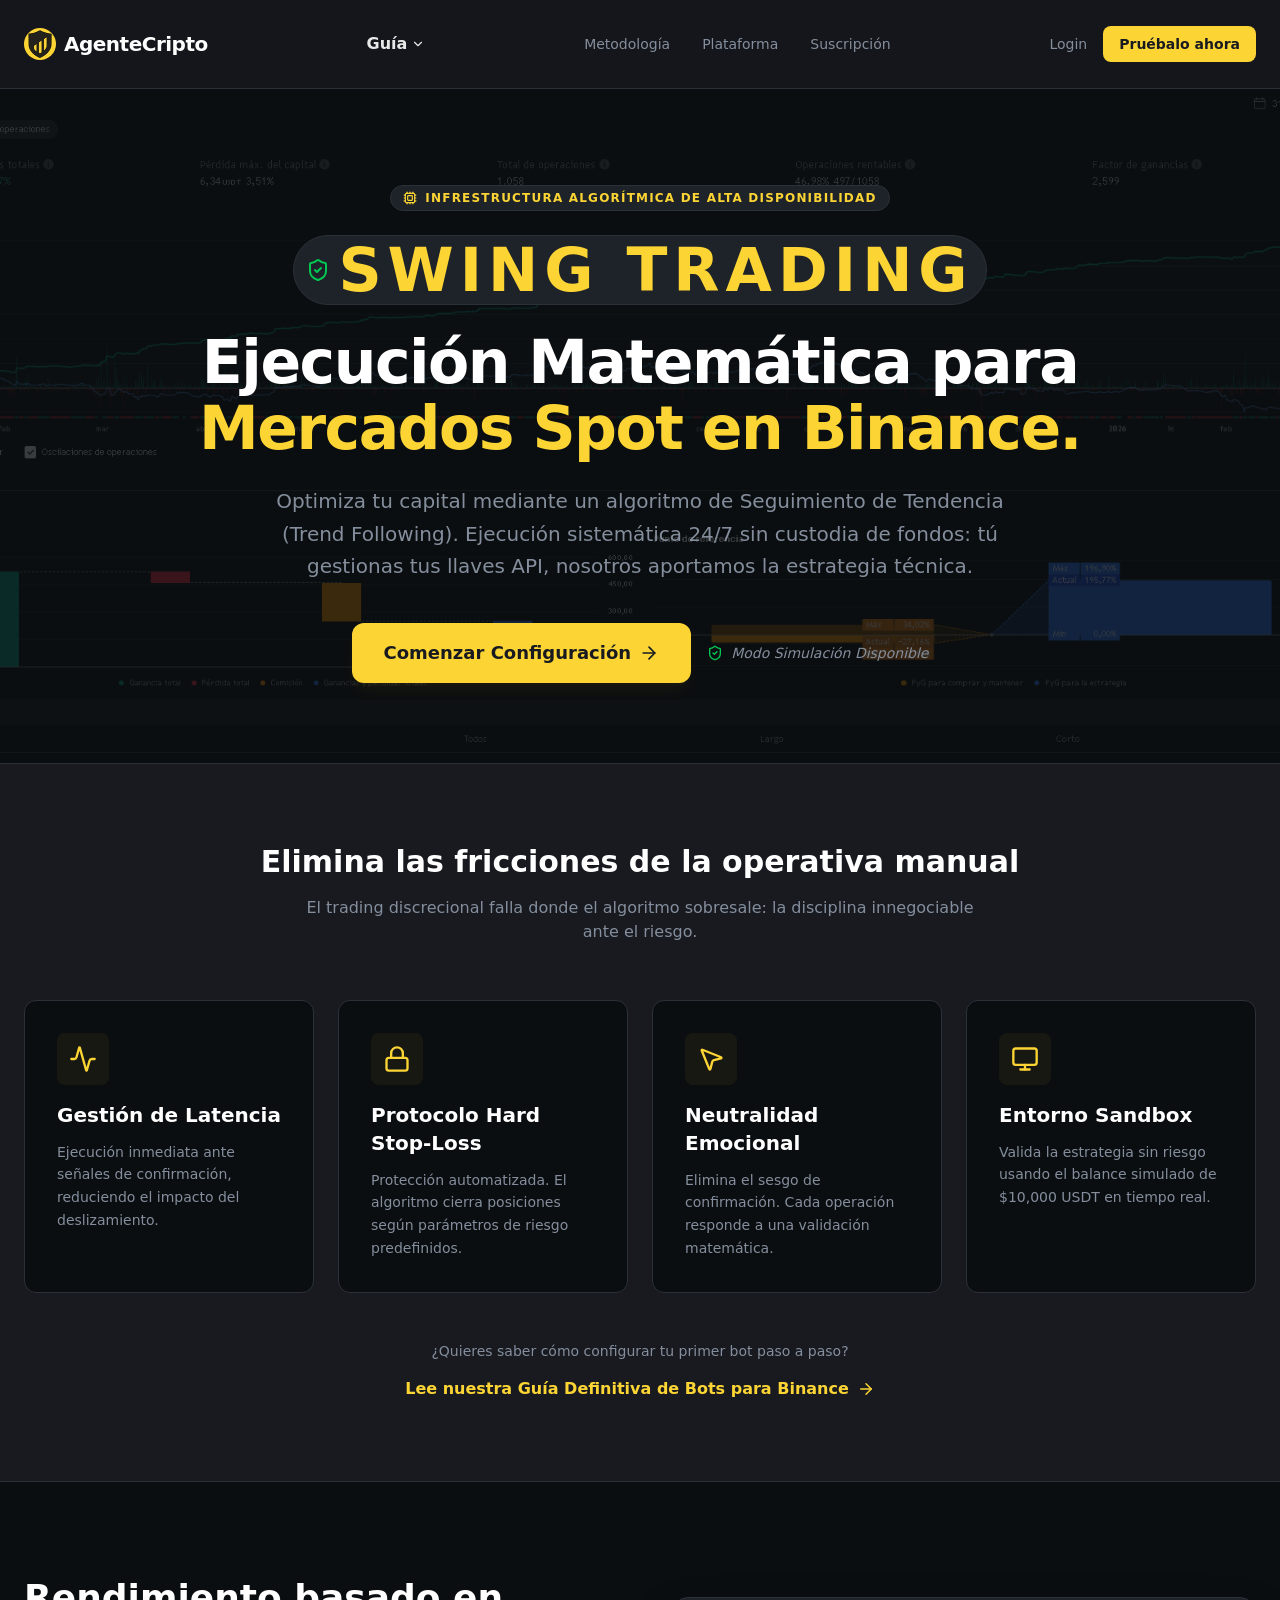
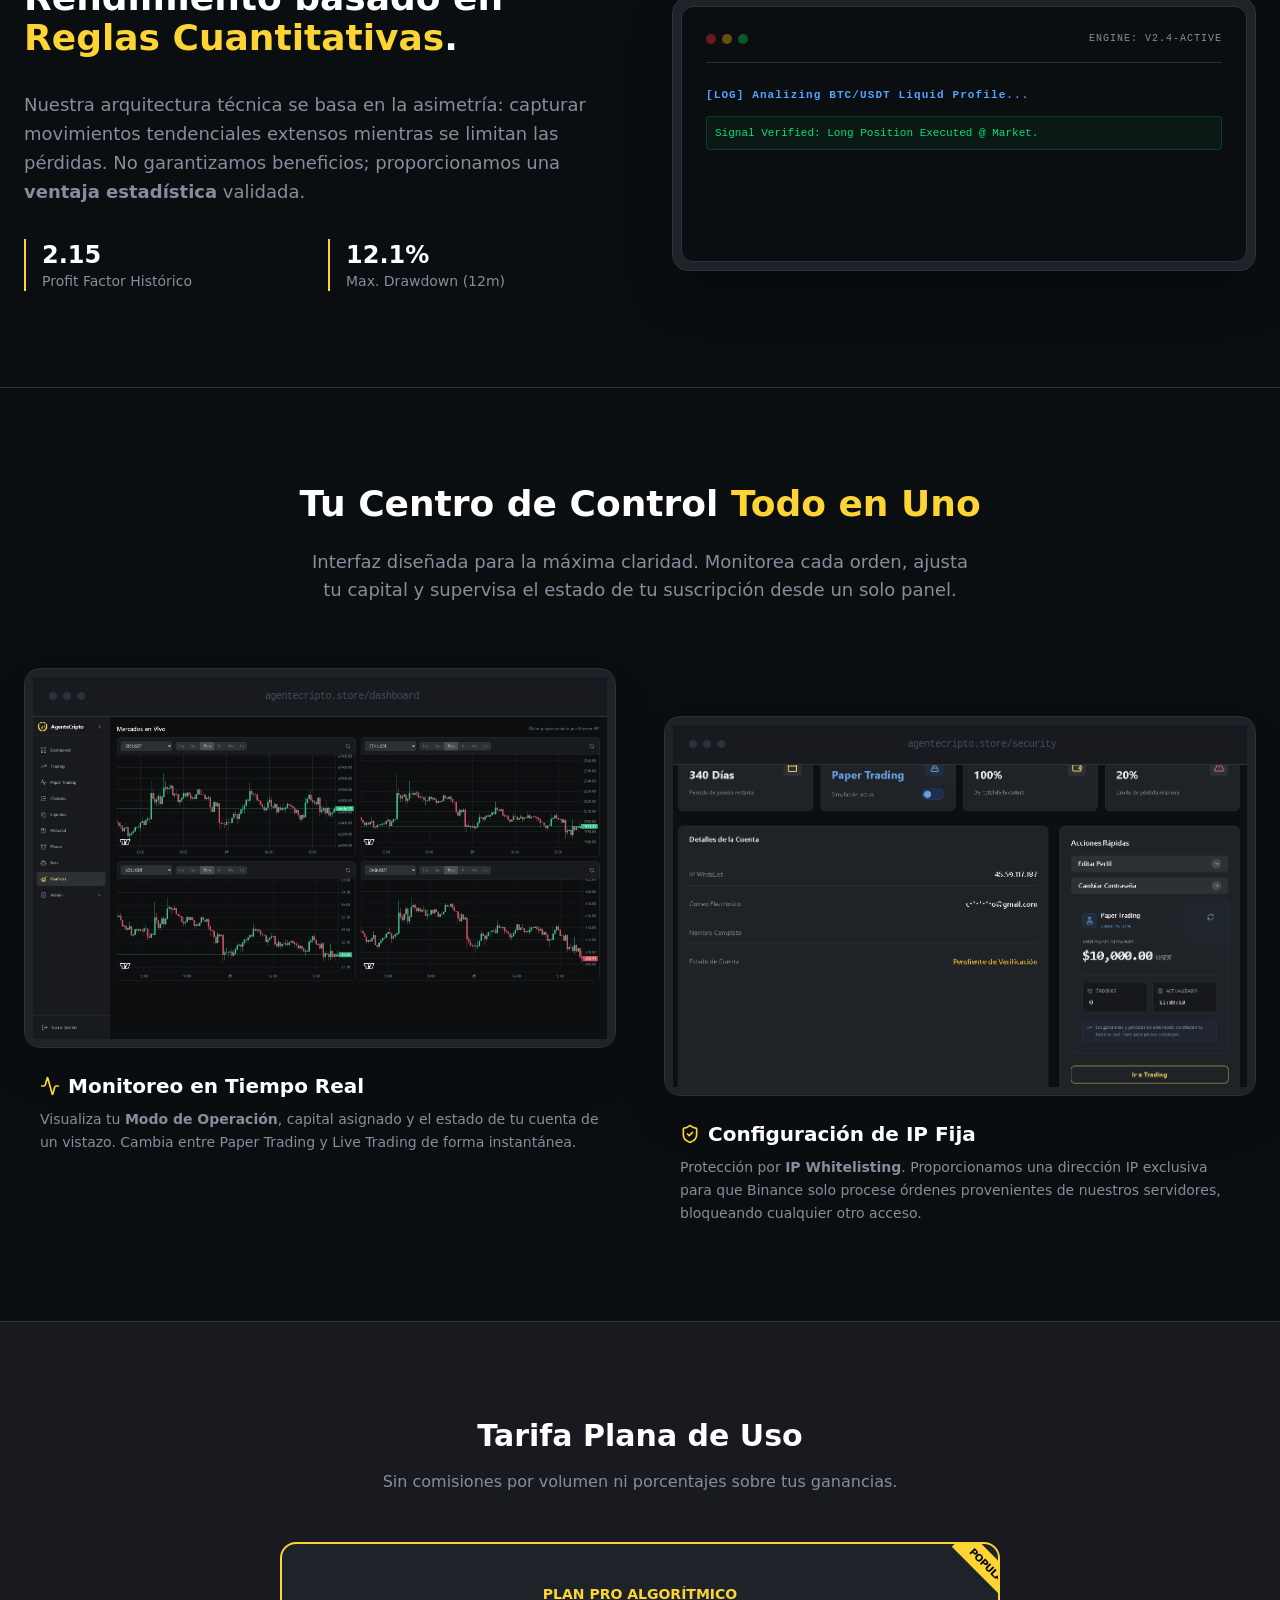
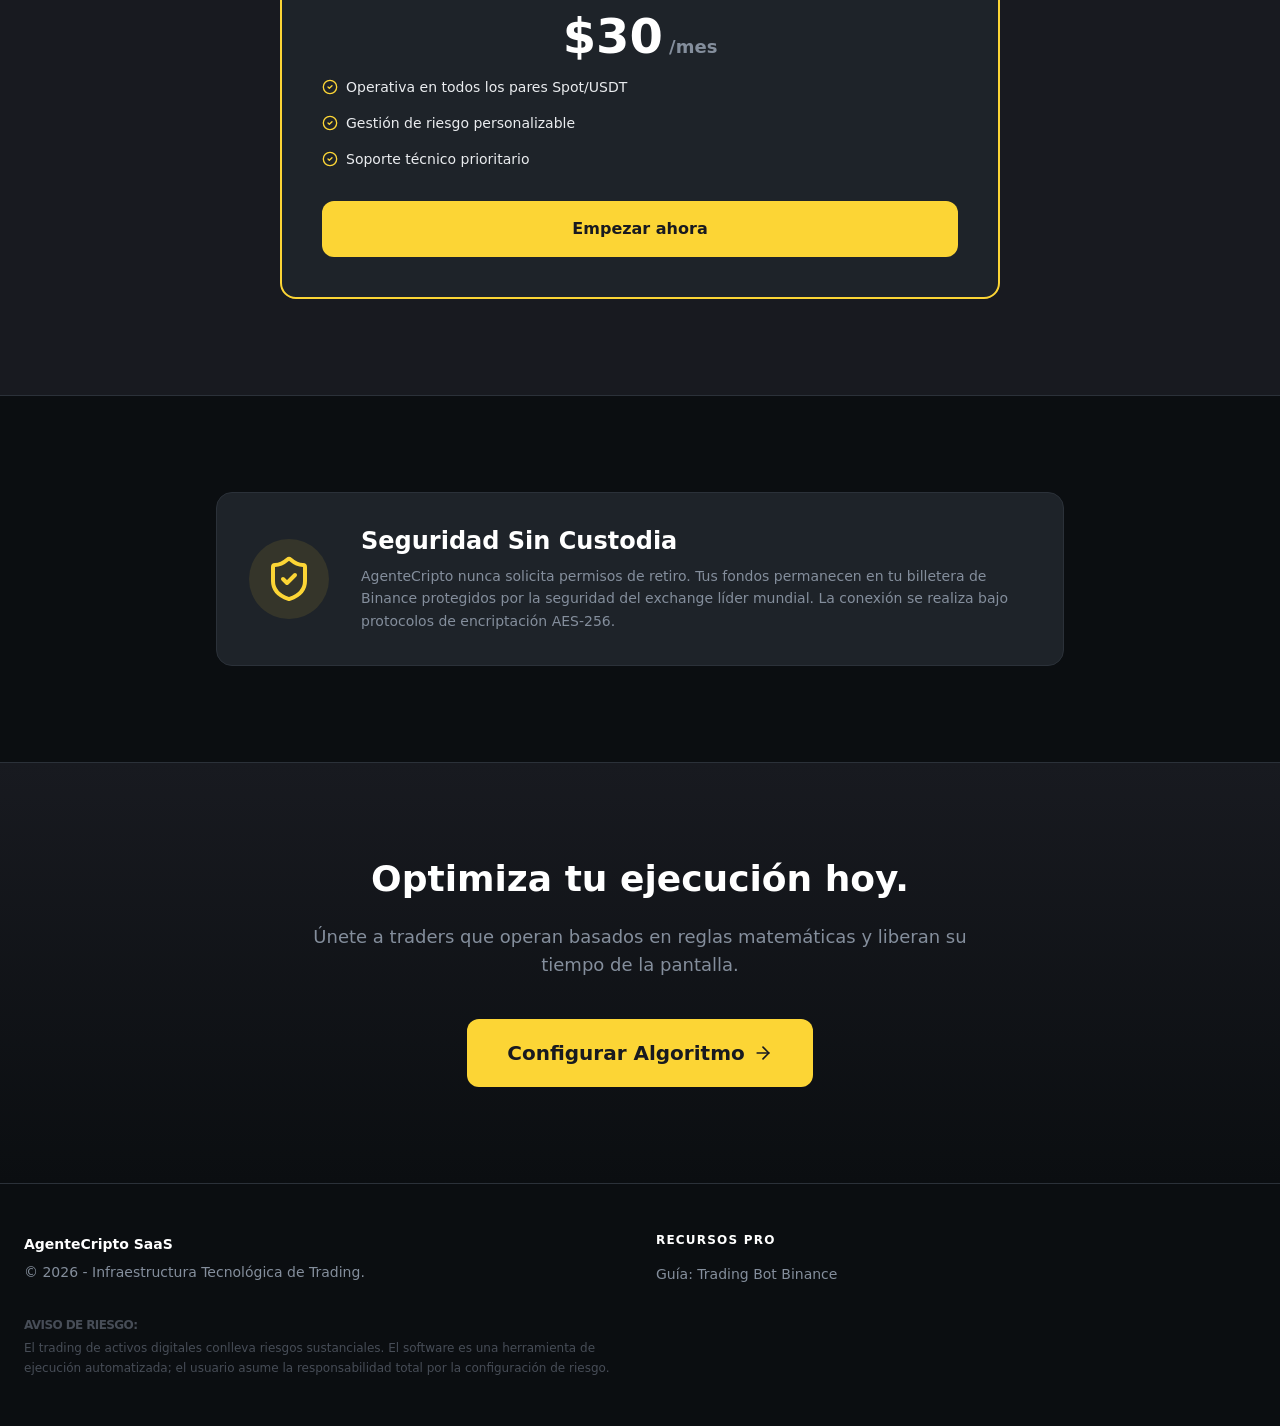
==== index.html @ 53f0bd14 "primer artículo" ====
<!doctype html>
<html lang="en">
  <head>
    <!-- Google tag (gtag.js) -->
<script async src="https://www.googletagmanager.com/gtag/js?id=G-PJK5N40Q51"></script>
<script>
  window.dataLayer = window.dataLayer || [];
  function gtag(){dataLayer.push(arguments);}
  gtag('js', new Date());

  gtag('config', 'G-PJK5N40Q51');
</script>
    <!-- Google Tag Manager -->
<script>(function(w,d,s,l,i){w[l]=w[l]||[];w[l].push({'gtm.start':
new Date().getTime(),event:'gtm.js'});var f=d.getElementsByTagName(s)[0],
j=d.createElement(s),dl=l!='dataLayer'?'&l='+l:'';j.async=true;j.src=
'https://www.googletagmanager.com/gtm.js?id='+i+dl;f.parentNode.insertBefore(j,f);
})(window,document,'script','dataLayer','GTM-5ZQXMDGJ');</script>
<!-- End Google Tag Manager -->
    <meta charset="UTF-8" />
    <meta name="description" content="Automatiza tu trading Spot en Binance con precisión institucional. Motor basado en liquidez real, gestión de riesgo absoluta y sin retirar tus 
    fondos." />
    <meta name="google-site-verification" content="2F_Ds409EiwkvQ7yUgawy-6gsb_J1McM0OxRe_H6ZlY" />
    <link rel="icon" type="image/svg+xml" href="/assets/logoescudo-CZ7S06wX.svg" />
    <meta name="viewport" content="width=device-width, initial-scale=1.0" />
    <title>AgenteCripto - trading bot binance</title>
    <script type="module" crossorigin src="/assets/index-DJV39P63.js"></script>
    <link rel="stylesheet" crossorigin href="/assets/index-8EVvvYTZ.css">
  </head>
  <body>
    <!-- Google Tag Manager (noscript) -->
<noscript><iframe src="https://www.googletagmanager.com/ns.html?id=GTM-5ZQXMDGJ"
height="0" width="0" style="display:none;visibility:hidden"></iframe></noscript>
<!-- End Google Tag Manager (noscript) -->
    <div id="root"></div>
  </body>
</html>
---- assets/index-8EVvvYTZ.css ----
@layer properties{@supports (((-webkit-hyphens:none)) and (not (margin-trim:inline))) or ((-moz-orient:inline) and (not (color:rgb(from red r g b)))){*,:before,:after,::backdrop{--tw-translate-x:0;--tw-translate-y:0;--tw-translate-z:0;--tw-scale-x:1;--tw-scale-y:1;--tw-scale-z:1;--tw-rotate-x:initial;--tw-rotate-y:initial;--tw-rotate-z:initial;--tw-skew-x:initial;--tw-skew-y:initial;--tw-space-y-reverse:0;--tw-divide-y-reverse:0;--tw-border-style:solid;--tw-gradient-position:initial;--tw-gradient-from:#0000;--tw-gradient-via:#0000;--tw-gradient-to:#0000;--tw-gradient-stops:initial;--tw-gradient-via-stops:initial;--tw-gradient-from-position:0%;--tw-gradient-via-position:50%;--tw-gradient-to-position:100%;--tw-leading:initial;--tw-font-weight:initial;--tw-tracking:initial;--tw-shadow:0 0 #0000;--tw-shadow-color:initial;--tw-shadow-alpha:100%;--tw-inset-shadow:0 0 #0000;--tw-inset-shadow-color:initial;--tw-inset-shadow-alpha:100%;--tw-ring-color:initial;--tw-ring-shadow:0 0 #0000;--tw-inset-ring-color:initial;--tw-inset-ring-shadow:0 0 #0000;--tw-ring-inset:initial;--tw-ring-offset-width:0px;--tw-ring-offset-color:#fff;--tw-ring-offset-shadow:0 0 #0000;--tw-blur:initial;--tw-brightness:initial;--tw-contrast:initial;--tw-grayscale:initial;--tw-hue-rotate:initial;--tw-invert:initial;--tw-opacity:initial;--tw-saturate:initial;--tw-sepia:initial;--tw-drop-shadow:initial;--tw-drop-shadow-color:initial;--tw-drop-shadow-alpha:100%;--tw-drop-shadow-size:initial;--tw-backdrop-blur:initial;--tw-backdrop-brightness:initial;--tw-backdrop-contrast:initial;--tw-backdrop-grayscale:initial;--tw-backdrop-hue-rotate:initial;--tw-backdrop-invert:initial;--tw-backdrop-opacity:initial;--tw-backdrop-saturate:initial;--tw-backdrop-sepia:initial;--tw-duration:initial;--tw-ease:initial;--tw-content:""}}}@layer theme{:root,:host{--font-sans:ui-sans-serif,system-ui,sans-serif,"Apple Color Emoji","Segoe UI Emoji","Segoe UI Symbol","Noto Color Emoji";--font-mono:ui-monospace,SFMono-Regular,Menlo,Monaco,Consolas,"Liberation Mono","Courier New",monospace;--color-red-300:oklch(80.8% .114 19.571);--color-red-400:oklch(70.4% .191 22.216);--color-red-500:oklch(63.7% .237 25.331);--color-red-600:oklch(57.7% .245 27.325);--color-orange-400:oklch(75% .183 55.934);--color-orange-500:oklch(70.5% .213 47.604);--color-yellow-400:oklch(85.2% .199 91.936);--color-yellow-500:oklch(79.5% .184 86.047);--color-green-300:oklch(87.1% .15 154.449);--color-green-400:oklch(79.2% .209 151.711);--color-green-500:oklch(72.3% .219 149.579);--color-sky-400:oklch(74.6% .16 232.661);--color-sky-500:oklch(68.5% .169 237.323);--color-blue-300:oklch(80.9% .105 251.813);--color-blue-400:oklch(70.7% .165 254.624);--color-blue-500:oklch(62.3% .214 259.815);--color-blue-900:oklch(37.9% .146 265.522);--color-indigo-400:oklch(67.3% .182 276.935);--color-indigo-500:oklch(58.5% .233 277.117);--color-purple-400:oklch(71.4% .203 305.504);--color-purple-500:oklch(62.7% .265 303.9);--color-gray-300:oklch(87.2% .01 258.338);--color-gray-400:oklch(70.7% .022 261.325);--color-gray-500:oklch(55.1% .027 264.364);--color-gray-600:oklch(44.6% .03 256.802);--color-gray-700:oklch(37.3% .034 259.733);--color-gray-800:oklch(27.8% .033 256.848);--color-black:#000;--color-white:#fff;--spacing:.25rem;--container-xs:20rem;--container-sm:24rem;--container-md:28rem;--container-lg:32rem;--container-2xl:42rem;--container-3xl:48rem;--container-4xl:56rem;--container-5xl:64rem;--container-7xl:80rem;--text-xs:.75rem;--text-xs--line-height:calc(1/.75);--text-sm:.875rem;--text-sm--line-height:calc(1.25/.875);--text-base:1rem;--text-base--line-height: 1.5 ;--text-lg:1.125rem;--text-lg--line-height:calc(1.75/1.125);--text-xl:1.25rem;--text-xl--line-height:calc(1.75/1.25);--text-2xl:1.5rem;--text-2xl--line-height:calc(2/1.5);--text-3xl:1.875rem;--text-3xl--line-height: 1.2 ;--text-4xl:2.25rem;--text-4xl--line-height:calc(2.5/2.25);--text-5xl:3rem;--text-5xl--line-height:1;--text-6xl:3.75rem;--text-6xl--line-height:1;--font-weight-light:300;--font-weight-normal:400;--font-weight-medium:500;--font-weight-semibold:600;--font-weight-bold:700;--font-weight-extrabold:800;--tracking-tighter:-.05em;--tracking-tight:-.025em;--tracking-wide:.025em;--tracking-wider:.05em;--tracking-widest:.1em;--leading-tight:1.25;--leading-relaxed:1.625;--radius-md:.375rem;--radius-lg:.5rem;--radius-xl:.75rem;--radius-2xl:1rem;--radius-3xl:1.5rem;--ease-in-out:cubic-bezier(.4,0,.2,1);--animate-spin:spin 1s linear infinite;--animate-pulse:pulse 2s cubic-bezier(.4,0,.6,1)infinite;--blur-sm:8px;--blur-md:12px;--blur-xl:24px;--blur-2xl:40px;--aspect-video:16/9;--default-transition-duration:.15s;--default-transition-timing-function:cubic-bezier(.4,0,.2,1);--default-font-family:var(--font-sans);--default-mono-font-family:var(--font-mono)}}@layer base{*,:after,:before,::backdrop{box-sizing:border-box;border:0 solid;margin:0;padding:0}::file-selector-button{box-sizing:border-box;border:0 solid;margin:0;padding:0}html,:host{-webkit-text-size-adjust:100%;tab-size:4;line-height:1.5;font-family:var(--default-font-family,ui-sans-serif,system-ui,sans-serif,"Apple Color Emoji","Segoe UI Emoji","Segoe UI Symbol","Noto Color Emoji");font-feature-settings:var(--default-font-feature-settings,normal);font-variation-settings:var(--default-font-variation-settings,normal);-webkit-tap-highlight-color:transparent}hr{height:0;color:inherit;border-top-width:1px}abbr:where([title]){-webkit-text-decoration:underline dotted;text-decoration:underline dotted}h1,h2,h3,h4,h5,h6{font-size:inherit;font-weight:inherit}a{color:inherit;-webkit-text-decoration:inherit;text-decoration:inherit}b,strong{font-weight:bolder}code,kbd,samp,pre{font-family:var(--default-mono-font-family,ui-monospace,SFMono-Regular,Menlo,Monaco,Consolas,"Liberation Mono","Courier New",monospace);font-feature-settings:var(--default-mono-font-feature-settings,normal);font-variation-settings:var(--default-mono-font-variation-settings,normal);font-size:1em}small{font-size:80%}sub,sup{vertical-align:baseline;font-size:75%;line-height:0;position:relative}sub{bottom:-.25em}sup{top:-.5em}table{text-indent:0;border-color:inherit;border-collapse:collapse}:-moz-focusring{outline:auto}progress{vertical-align:baseline}summary{display:list-item}ol,ul,menu{list-style:none}img,svg,video,canvas,audio,iframe,embed,object{vertical-align:middle;display:block}img,video{max-width:100%;height:auto}button,input,select,optgroup,textarea{font:inherit;font-feature-settings:inherit;font-variation-settings:inherit;letter-spacing:inherit;color:inherit;opacity:1;background-color:#0000;border-radius:0}::file-selector-button{font:inherit;font-feature-settings:inherit;font-variation-settings:inherit;letter-spacing:inherit;color:inherit;opacity:1;background-color:#0000;border-radius:0}:where(select:is([multiple],[size])) optgroup{font-weight:bolder}:where(select:is([multiple],[size])) optgroup option{padding-inline-start:20px}::file-selector-button{margin-inline-end:4px}::placeholder{opacity:1}@supports (not ((-webkit-appearance:-apple-pay-button))) or (contain-intrinsic-size:1px){::placeholder{color:currentColor}@supports (color:color-mix(in lab,red,red)){::placeholder{color:color-mix(in oklab,currentcolor 50%,transparent)}}}textarea{resize:vertical}::-webkit-search-decoration{-webkit-appearance:none}::-webkit-date-and-time-value{min-height:1lh;text-align:inherit}::-webkit-datetime-edit{display:inline-flex}::-webkit-datetime-edit-fields-wrapper{padding:0}::-webkit-datetime-edit{padding-block:0}::-webkit-datetime-edit-year-field{padding-block:0}::-webkit-datetime-edit-month-field{padding-block:0}::-webkit-datetime-edit-day-field{padding-block:0}::-webkit-datetime-edit-hour-field{padding-block:0}::-webkit-datetime-edit-minute-field{padding-block:0}::-webkit-datetime-edit-second-field{padding-block:0}::-webkit-datetime-edit-millisecond-field{padding-block:0}::-webkit-datetime-edit-meridiem-field{padding-block:0}::-webkit-calendar-picker-indicator{line-height:1}:-moz-ui-invalid{box-shadow:none}button,input:where([type=button],[type=reset],[type=submit]){appearance:button}::file-selector-button{appearance:button}::-webkit-inner-spin-button{height:auto}::-webkit-outer-spin-button{height:auto}[hidden]:where(:not([hidden=until-found])){display:none!important}}@layer components;@layer utilities{.pointer-events-none{pointer-events:none}.invisible{visibility:hidden}.visible{visibility:visible}.sr-only{clip-path:inset(50%);white-space:nowrap;border-width:0;width:1px;height:1px;margin:-1px;padding:0;position:absolute;overflow:hidden}.absolute{position:absolute}.fixed{position:fixed}.relative{position:relative}.sticky{position:sticky}.inset-0{inset:calc(var(--spacing)*0)}.inset-y-0{inset-block:calc(var(--spacing)*0)}.-top-4{top:calc(var(--spacing)*-4)}.-top-6{top:calc(var(--spacing)*-6)}.top-0{top:calc(var(--spacing)*0)}.top-1{top:calc(var(--spacing)*1)}.top-1\/2{top:50%}.top-2\.5{top:calc(var(--spacing)*2.5)}.top-4{top:calc(var(--spacing)*4)}.top-6{top:calc(var(--spacing)*6)}.top-full{top:100%}.-right-4{right:calc(var(--spacing)*-4)}.-right-6{right:calc(var(--spacing)*-6)}.right-0{right:calc(var(--spacing)*0)}.right-3{right:calc(var(--spacing)*3)}.right-4{right:calc(var(--spacing)*4)}.bottom-full{bottom:100%}.left-0{left:calc(var(--spacing)*0)}.left-1{left:calc(var(--spacing)*1)}.left-1\/2{left:50%}.left-3{left:calc(var(--spacing)*3)}.left-full{left:100%}.z-10{z-index:10}.z-20{z-index:20}.z-50{z-index:50}.z-\[100\]{z-index:100}.col-span-2{grid-column:span 2/span 2}.mx-auto{margin-inline:auto}.my-1{margin-block:calc(var(--spacing)*1)}.my-2{margin-block:calc(var(--spacing)*2)}.my-8{margin-block:calc(var(--spacing)*8)}.my-10{margin-block:calc(var(--spacing)*10)}.my-16{margin-block:calc(var(--spacing)*16)}.mt-0\.5{margin-top:calc(var(--spacing)*.5)}.mt-1{margin-top:calc(var(--spacing)*1)}.mt-2{margin-top:calc(var(--spacing)*2)}.mt-3{margin-top:calc(var(--spacing)*3)}.mt-4{margin-top:calc(var(--spacing)*4)}.mt-6{margin-top:calc(var(--spacing)*6)}.mt-8{margin-top:calc(var(--spacing)*8)}.mt-9{margin-top:calc(var(--spacing)*9)}.mt-10{margin-top:calc(var(--spacing)*10)}.mt-12{margin-top:calc(var(--spacing)*12)}.mt-16{margin-top:calc(var(--spacing)*16)}.mr-4{margin-right:calc(var(--spacing)*4)}.mr-8{margin-right:calc(var(--spacing)*8)}.mb-1{margin-bottom:calc(var(--spacing)*1)}.mb-1\.5{margin-bottom:calc(var(--spacing)*1.5)}.mb-2{margin-bottom:calc(var(--spacing)*2)}.mb-3{margin-bottom:calc(var(--spacing)*3)}.mb-4{margin-bottom:calc(var(--spacing)*4)}.mb-6{margin-bottom:calc(var(--spacing)*6)}.mb-8{margin-bottom:calc(var(--spacing)*8)}.mb-10{margin-bottom:calc(var(--spacing)*10)}.mb-12{margin-bottom:calc(var(--spacing)*12)}.mb-14{margin-bottom:calc(var(--spacing)*14)}.mb-16{margin-bottom:calc(var(--spacing)*16)}.mb-20{margin-bottom:calc(var(--spacing)*20)}.ml-1{margin-left:calc(var(--spacing)*1)}.ml-2{margin-left:calc(var(--spacing)*2)}.ml-4{margin-left:calc(var(--spacing)*4)}.ml-8{margin-left:calc(var(--spacing)*8)}.ml-auto{margin-left:auto}.line-clamp-4{-webkit-line-clamp:4;-webkit-box-orient:vertical;display:-webkit-box;overflow:hidden}.block{display:block}.contents{display:contents}.flex{display:flex}.grid{display:grid}.hidden{display:none}.inline-block{display:inline-block}.inline-flex{display:inline-flex}.aspect-video{aspect-ratio:var(--aspect-video)}.h-0{height:calc(var(--spacing)*0)}.h-1{height:calc(var(--spacing)*1)}.h-1\.5{height:calc(var(--spacing)*1.5)}.h-2{height:calc(var(--spacing)*2)}.h-2\.5{height:calc(var(--spacing)*2.5)}.h-3{height:calc(var(--spacing)*3)}.h-3\/4{height:75%}.h-4{height:calc(var(--spacing)*4)}.h-5{height:calc(var(--spacing)*5)}.h-6{height:calc(var(--spacing)*6)}.h-8{height:calc(var(--spacing)*8)}.h-10{height:calc(var(--spacing)*10)}.h-12{height:calc(var(--spacing)*12)}.h-16{height:calc(var(--spacing)*16)}.h-24{height:calc(var(--spacing)*24)}.h-32{height:calc(var(--spacing)*32)}.h-64{height:calc(var(--spacing)*64)}.h-\[300px\]{height:300px}.h-\[400px\]{height:400px}.h-fit{height:fit-content}.h-full{height:100%}.h-px{height:1px}.h-screen{height:100vh}.max-h-\[90vh\]{max-height:90vh}.max-h-\[150px\]{max-height:150px}.min-h-\[200px\]{min-height:200px}.min-h-\[500px\]{min-height:500px}.min-h-screen{min-height:100vh}.w-1{width:calc(var(--spacing)*1)}.w-1\/2{width:50%}.w-1\/3{width:33.3333%}.w-2{width:calc(var(--spacing)*2)}.w-2\.5{width:calc(var(--spacing)*2.5)}.w-3{width:calc(var(--spacing)*3)}.w-3\/4{width:75%}.w-4{width:calc(var(--spacing)*4)}.w-5{width:calc(var(--spacing)*5)}.w-7{width:calc(var(--spacing)*7)}.w-8{width:calc(var(--spacing)*8)}.w-9{width:calc(var(--spacing)*9)}.w-10{width:calc(var(--spacing)*10)}.w-11{width:calc(var(--spacing)*11)}.w-12{width:calc(var(--spacing)*12)}.w-16{width:calc(var(--spacing)*16)}.w-20{width:calc(var(--spacing)*20)}.w-24{width:calc(var(--spacing)*24)}.w-32{width:calc(var(--spacing)*32)}.w-48{width:calc(var(--spacing)*48)}.w-64{width:calc(var(--spacing)*64)}.w-fit{width:fit-content}.w-full{width:100%}.max-w-2xl{max-width:var(--container-2xl)}.max-w-3xl{max-width:var(--container-3xl)}.max-w-4xl{max-width:var(--container-4xl)}.max-w-5xl{max-width:var(--container-5xl)}.max-w-7xl{max-width:var(--container-7xl)}.max-w-\[450px\]{max-width:450px}.max-w-\[480px\]{max-width:480px}.max-w-lg{max-width:var(--container-lg)}.max-w-md{max-width:var(--container-md)}.max-w-none{max-width:none}.max-w-sm{max-width:var(--container-sm)}.max-w-xs{max-width:var(--container-xs)}.min-w-0{min-width:calc(var(--spacing)*0)}.min-w-\[22px\]{min-width:22px}.min-w-\[32px\]{min-width:32px}.min-w-\[200px\]{min-width:200px}.flex-1{flex:1}.shrink-0{flex-shrink:0}.border-collapse{border-collapse:collapse}.-translate-x-1\/2{--tw-translate-x: -50% ;translate:var(--tw-translate-x)var(--tw-translate-y)}.translate-x-0{--tw-translate-x:calc(var(--spacing)*0);translate:var(--tw-translate-x)var(--tw-translate-y)}.translate-x-1{--tw-translate-x:calc(var(--spacing)*1);translate:var(--tw-translate-x)var(--tw-translate-y)}.translate-x-4{--tw-translate-x:calc(var(--spacing)*4);translate:var(--tw-translate-x)var(--tw-translate-y)}.translate-x-5{--tw-translate-x:calc(var(--spacing)*5);translate:var(--tw-translate-x)var(--tw-translate-y)}.translate-x-6{--tw-translate-x:calc(var(--spacing)*6);translate:var(--tw-translate-x)var(--tw-translate-y)}.translate-x-8{--tw-translate-x:calc(var(--spacing)*8);translate:var(--tw-translate-x)var(--tw-translate-y)}.translate-x-\[-100\%\]{--tw-translate-x:-100%;translate:var(--tw-translate-x)var(--tw-translate-y)}.-translate-y-1\/2{--tw-translate-y: -50% ;translate:var(--tw-translate-x)var(--tw-translate-y)}.translate-y-3{--tw-translate-y:calc(var(--spacing)*3);translate:var(--tw-translate-x)var(--tw-translate-y)}.scale-100{--tw-scale-x:100%;--tw-scale-y:100%;--tw-scale-z:100%;scale:var(--tw-scale-x)var(--tw-scale-y)}.rotate-45{rotate:45deg}.rotate-90{rotate:90deg}.rotate-180{rotate:180deg}.skew-x-12{--tw-skew-x:skewX(12deg);transform:var(--tw-rotate-x,)var(--tw-rotate-y,)var(--tw-rotate-z,)var(--tw-skew-x,)var(--tw-skew-y,)}.transform{transform:var(--tw-rotate-x,)var(--tw-rotate-y,)var(--tw-rotate-z,)var(--tw-skew-x,)var(--tw-skew-y,)}.animate-\[loading_3s_linear\]{animation:3s linear loading}.animate-\[shimmer_2s_infinite\]{animation:2s infinite shimmer}.animate-pulse{animation:var(--animate-pulse)}.animate-spin{animation:var(--animate-spin)}.cursor-help{cursor:help}.cursor-not-allowed{cursor:not-allowed}.cursor-pointer{cursor:pointer}.resize{resize:both}.resize-none{resize:none}.appearance-none{appearance:none}.grid-cols-1{grid-template-columns:repeat(1,minmax(0,1fr))}.grid-cols-2{grid-template-columns:repeat(2,minmax(0,1fr))}.flex-col{flex-direction:column}.flex-wrap{flex-wrap:wrap}.items-baseline{align-items:baseline}.items-center{align-items:center}.items-end{align-items:flex-end}.items-start{align-items:flex-start}.justify-between{justify-content:space-between}.justify-center{justify-content:center}.justify-end{justify-content:flex-end}.gap-1{gap:calc(var(--spacing)*1)}.gap-1\.5{gap:calc(var(--spacing)*1.5)}.gap-2{gap:calc(var(--spacing)*2)}.gap-2\.5{gap:calc(var(--spacing)*2.5)}.gap-3{gap:calc(var(--spacing)*3)}.gap-4{gap:calc(var(--spacing)*4)}.gap-5{gap:calc(var(--spacing)*5)}.gap-6{gap:calc(var(--spacing)*6)}.gap-8{gap:calc(var(--spacing)*8)}.gap-12{gap:calc(var(--spacing)*12)}.gap-16{gap:calc(var(--spacing)*16)}:where(.space-y-1>:not(:last-child)){--tw-space-y-reverse:0;margin-block-start:calc(calc(var(--spacing)*1)*var(--tw-space-y-reverse));margin-block-end:calc(calc(var(--spacing)*1)*calc(1 - var(--tw-space-y-reverse)))}:where(.space-y-2>:not(:last-child)){--tw-space-y-reverse:0;margin-block-start:calc(calc(var(--spacing)*2)*var(--tw-space-y-reverse));margin-block-end:calc(calc(var(--spacing)*2)*calc(1 - var(--tw-space-y-reverse)))}:where(.space-y-3>:not(:last-child)){--tw-space-y-reverse:0;margin-block-start:calc(calc(var(--spacing)*3)*var(--tw-space-y-reverse));margin-block-end:calc(calc(var(--spacing)*3)*calc(1 - var(--tw-space-y-reverse)))}:where(.space-y-4>:not(:last-child)){--tw-space-y-reverse:0;margin-block-start:calc(calc(var(--spacing)*4)*var(--tw-space-y-reverse));margin-block-end:calc(calc(var(--spacing)*4)*calc(1 - var(--tw-space-y-reverse)))}:where(.space-y-5>:not(:last-child)){--tw-space-y-reverse:0;margin-block-start:calc(calc(var(--spacing)*5)*var(--tw-space-y-reverse));margin-block-end:calc(calc(var(--spacing)*5)*calc(1 - var(--tw-space-y-reverse)))}:where(.space-y-6>:not(:last-child)){--tw-space-y-reverse:0;margin-block-start:calc(calc(var(--spacing)*6)*var(--tw-space-y-reverse));margin-block-end:calc(calc(var(--spacing)*6)*calc(1 - var(--tw-space-y-reverse)))}:where(.space-y-8>:not(:last-child)){--tw-space-y-reverse:0;margin-block-start:calc(calc(var(--spacing)*8)*var(--tw-space-y-reverse));margin-block-end:calc(calc(var(--spacing)*8)*calc(1 - var(--tw-space-y-reverse)))}:where(.divide-y>:not(:last-child)){--tw-divide-y-reverse:0;border-bottom-style:var(--tw-border-style);border-top-style:var(--tw-border-style);border-top-width:calc(1px*var(--tw-divide-y-reverse));border-bottom-width:calc(1px*calc(1 - var(--tw-divide-y-reverse)))}:where(.divide-\[\#2b3139\]>:not(:last-child)){border-color:#2b3139}.self-end{align-self:flex-end}.truncate{text-overflow:ellipsis;white-space:nowrap;overflow:hidden}.overflow-hidden{overflow:hidden}.overflow-x-auto{overflow-x:auto}.overflow-y-auto{overflow-y:auto}.rounded{border-radius:.25rem}.rounded-2xl{border-radius:var(--radius-2xl)}.rounded-3xl{border-radius:var(--radius-3xl)}.rounded-full{border-radius:3.40282e38px}.rounded-lg{border-radius:var(--radius-lg)}.rounded-md{border-radius:var(--radius-md)}.rounded-xl{border-radius:var(--radius-xl)}.rounded-r-2xl{border-top-right-radius:var(--radius-2xl);border-bottom-right-radius:var(--radius-2xl)}.rounded-b-xl{border-bottom-right-radius:var(--radius-xl);border-bottom-left-radius:var(--radius-xl)}.border{border-style:var(--tw-border-style);border-width:1px}.border-2{border-style:var(--tw-border-style);border-width:2px}.border-y{border-block-style:var(--tw-border-style);border-block-width:1px}.border-t{border-top-style:var(--tw-border-style);border-top-width:1px}.border-r{border-right-style:var(--tw-border-style);border-right-width:1px}.border-b{border-bottom-style:var(--tw-border-style);border-bottom-width:1px}.border-l-2{border-left-style:var(--tw-border-style);border-left-width:2px}.border-l-4{border-left-style:var(--tw-border-style);border-left-width:4px}.border-dashed{--tw-border-style:dashed;border-style:dashed}.border-none{--tw-border-style:none;border-style:none}.border-\[\#2b3139\]{border-color:#2b3139}.border-\[\#2b3139\]\/50{border-color:#2b313980}.border-\[\#474d57\]{border-color:#474d57}.border-\[\#FCD535\]{border-color:#fcd535}.border-\[\#FCD535\]\/20{border-color:#fcd53533}.border-\[\#FCD535\]\/30{border-color:#fcd5354d}.border-\[\#FCD535\]\/40{border-color:#fcd53566}.border-\[\#FCD535\]\/50{border-color:#fcd53580}.border-blue-400\/20{border-color:#54a2ff33}@supports (color:color-mix(in lab,red,red)){.border-blue-400\/20{border-color:color-mix(in oklab,var(--color-blue-400)20%,transparent)}}.border-blue-500\/10{border-color:#3080ff1a}@supports (color:color-mix(in lab,red,red)){.border-blue-500\/10{border-color:color-mix(in oklab,var(--color-blue-500)10%,transparent)}}.border-blue-500\/20{border-color:#3080ff33}@supports (color:color-mix(in lab,red,red)){.border-blue-500\/20{border-color:color-mix(in oklab,var(--color-blue-500)20%,transparent)}}.border-blue-500\/30{border-color:#3080ff4d}@supports (color:color-mix(in lab,red,red)){.border-blue-500\/30{border-color:color-mix(in oklab,var(--color-blue-500)30%,transparent)}}.border-blue-500\/50{border-color:#3080ff80}@supports (color:color-mix(in lab,red,red)){.border-blue-500\/50{border-color:color-mix(in oklab,var(--color-blue-500)50%,transparent)}}.border-current{border-color:currentColor}.border-gray-400\/20{border-color:#99a1af33}@supports (color:color-mix(in lab,red,red)){.border-gray-400\/20{border-color:color-mix(in oklab,var(--color-gray-400)20%,transparent)}}.border-gray-500\/20{border-color:#6a728233}@supports (color:color-mix(in lab,red,red)){.border-gray-500\/20{border-color:color-mix(in oklab,var(--color-gray-500)20%,transparent)}}.border-gray-500\/50{border-color:#6a728280}@supports (color:color-mix(in lab,red,red)){.border-gray-500\/50{border-color:color-mix(in oklab,var(--color-gray-500)50%,transparent)}}.border-gray-600{border-color:var(--color-gray-600)}.border-gray-800{border-color:var(--color-gray-800)}.border-green-400\/20{border-color:#05df7233}@supports (color:color-mix(in lab,red,red)){.border-green-400\/20{border-color:color-mix(in oklab,var(--color-green-400)20%,transparent)}}.border-green-500\/20{border-color:#00c75833}@supports (color:color-mix(in lab,red,red)){.border-green-500\/20{border-color:color-mix(in oklab,var(--color-green-500)20%,transparent)}}.border-green-500\/30{border-color:#00c7584d}@supports (color:color-mix(in lab,red,red)){.border-green-500\/30{border-color:color-mix(in oklab,var(--color-green-500)30%,transparent)}}.border-green-500\/50{border-color:#00c75880}@supports (color:color-mix(in lab,red,red)){.border-green-500\/50{border-color:color-mix(in oklab,var(--color-green-500)50%,transparent)}}.border-indigo-500\/20{border-color:#625fff33}@supports (color:color-mix(in lab,red,red)){.border-indigo-500\/20{border-color:color-mix(in oklab,var(--color-indigo-500)20%,transparent)}}.border-orange-500\/50{border-color:#fe6e0080}@supports (color:color-mix(in lab,red,red)){.border-orange-500\/50{border-color:color-mix(in oklab,var(--color-orange-500)50%,transparent)}}.border-purple-500\/50{border-color:#ac4bff80}@supports (color:color-mix(in lab,red,red)){.border-purple-500\/50{border-color:color-mix(in oklab,var(--color-purple-500)50%,transparent)}}.border-red-400\/20{border-color:#ff656833}@supports (color:color-mix(in lab,red,red)){.border-red-400\/20{border-color:color-mix(in oklab,var(--color-red-400)20%,transparent)}}.border-red-500{border-color:var(--color-red-500)}.border-red-500\/20{border-color:#fb2c3633}@supports (color:color-mix(in lab,red,red)){.border-red-500\/20{border-color:color-mix(in oklab,var(--color-red-500)20%,transparent)}}.border-red-500\/30{border-color:#fb2c364d}@supports (color:color-mix(in lab,red,red)){.border-red-500\/30{border-color:color-mix(in oklab,var(--color-red-500)30%,transparent)}}.border-red-500\/50{border-color:#fb2c3680}@supports (color:color-mix(in lab,red,red)){.border-red-500\/50{border-color:color-mix(in oklab,var(--color-red-500)50%,transparent)}}.border-red-600\/50{border-color:#e4001480}@supports (color:color-mix(in lab,red,red)){.border-red-600\/50{border-color:color-mix(in oklab,var(--color-red-600)50%,transparent)}}.border-sky-500\/20{border-color:#00a5ef33}@supports (color:color-mix(in lab,red,red)){.border-sky-500\/20{border-color:color-mix(in oklab,var(--color-sky-500)20%,transparent)}}.border-transparent{border-color:#0000}.border-yellow-500\/20{border-color:#edb20033}@supports (color:color-mix(in lab,red,red)){.border-yellow-500\/20{border-color:color-mix(in oklab,var(--color-yellow-500)20%,transparent)}}.border-yellow-500\/50{border-color:#edb20080}@supports (color:color-mix(in lab,red,red)){.border-yellow-500\/50{border-color:color-mix(in oklab,var(--color-yellow-500)50%,transparent)}}.border-t-transparent{border-top-color:#0000}.bg-\[\#0b0e11\]{background-color:#0b0e11}.bg-\[\#0b0e11\]\/20{background-color:#0b0e1133}.bg-\[\#0b0e11\]\/30{background-color:#0b0e114d}.bg-\[\#0b0e11\]\/50{background-color:#0b0e1180}.bg-\[\#0b0e11\]\/80{background-color:#0b0e11cc}.bg-\[\#1e2329\]{background-color:#1e2329}.bg-\[\#2b3139\]{background-color:#2b3139}.bg-\[\#2b3139\]\/30{background-color:#2b31394d}.bg-\[\#2b3139\]\/50{background-color:#2b313980}.bg-\[\#161a1e\]{background-color:#161a1e}.bg-\[\#181a20\]{background-color:#181a20}.bg-\[\#181a20\]\/80{background-color:#181a20cc}.bg-\[\#252a30\]{background-color:#252a30}.bg-\[\#474d57\]{background-color:#474d57}.bg-\[\#848e9c\]{background-color:#848e9c}.bg-\[\#FCD535\]{background-color:#fcd535}.bg-\[\#FCD535\]\/5{background-color:#fcd5350d}.bg-\[\#FCD535\]\/10{background-color:#fcd5351a}.bg-\[\#FCD535\]\/30{background-color:#fcd5354d}.bg-black{background-color:var(--color-black)}.bg-black\/60{background-color:#0009}@supports (color:color-mix(in lab,red,red)){.bg-black\/60{background-color:color-mix(in oklab,var(--color-black)60%,transparent)}}.bg-blue-400{background-color:var(--color-blue-400)}.bg-blue-400\/10{background-color:#54a2ff1a}@supports (color:color-mix(in lab,red,red)){.bg-blue-400\/10{background-color:color-mix(in oklab,var(--color-blue-400)10%,transparent)}}.bg-blue-500{background-color:var(--color-blue-500)}.bg-blue-500\/5{background-color:#3080ff0d}@supports (color:color-mix(in lab,red,red)){.bg-blue-500\/5{background-color:color-mix(in oklab,var(--color-blue-500)5%,transparent)}}.bg-blue-500\/10{background-color:#3080ff1a}@supports (color:color-mix(in lab,red,red)){.bg-blue-500\/10{background-color:color-mix(in oklab,var(--color-blue-500)10%,transparent)}}.bg-blue-900\/10{background-color:#1c398e1a}@supports (color:color-mix(in lab,red,red)){.bg-blue-900\/10{background-color:color-mix(in oklab,var(--color-blue-900)10%,transparent)}}.bg-blue-900\/50{background-color:#1c398e80}@supports (color:color-mix(in lab,red,red)){.bg-blue-900\/50{background-color:color-mix(in oklab,var(--color-blue-900)50%,transparent)}}.bg-gray-400\/10{background-color:#99a1af1a}@supports (color:color-mix(in lab,red,red)){.bg-gray-400\/10{background-color:color-mix(in oklab,var(--color-gray-400)10%,transparent)}}.bg-gray-500\/10{background-color:#6a72821a}@supports (color:color-mix(in lab,red,red)){.bg-gray-500\/10{background-color:color-mix(in oklab,var(--color-gray-500)10%,transparent)}}.bg-gray-600{background-color:var(--color-gray-600)}.bg-gray-700{background-color:var(--color-gray-700)}.bg-gray-700\/50{background-color:#36415380}@supports (color:color-mix(in lab,red,red)){.bg-gray-700\/50{background-color:color-mix(in oklab,var(--color-gray-700)50%,transparent)}}.bg-green-400\/5{background-color:#05df720d}@supports (color:color-mix(in lab,red,red)){.bg-green-400\/5{background-color:color-mix(in oklab,var(--color-green-400)5%,transparent)}}.bg-green-400\/10{background-color:#05df721a}@supports (color:color-mix(in lab,red,red)){.bg-green-400\/10{background-color:color-mix(in oklab,var(--color-green-400)10%,transparent)}}.bg-green-500{background-color:var(--color-green-500)}.bg-green-500\/5{background-color:#00c7580d}@supports (color:color-mix(in lab,red,red)){.bg-green-500\/5{background-color:color-mix(in oklab,var(--color-green-500)5%,transparent)}}.bg-green-500\/10{background-color:#00c7581a}@supports (color:color-mix(in lab,red,red)){.bg-green-500\/10{background-color:color-mix(in oklab,var(--color-green-500)10%,transparent)}}.bg-green-500\/20{background-color:#00c75833}@supports (color:color-mix(in lab,red,red)){.bg-green-500\/20{background-color:color-mix(in oklab,var(--color-green-500)20%,transparent)}}.bg-green-500\/40{background-color:#00c75866}@supports (color:color-mix(in lab,red,red)){.bg-green-500\/40{background-color:color-mix(in oklab,var(--color-green-500)40%,transparent)}}.bg-indigo-500\/10{background-color:#625fff1a}@supports (color:color-mix(in lab,red,red)){.bg-indigo-500\/10{background-color:color-mix(in oklab,var(--color-indigo-500)10%,transparent)}}.bg-orange-500\/10{background-color:#fe6e001a}@supports (color:color-mix(in lab,red,red)){.bg-orange-500\/10{background-color:color-mix(in oklab,var(--color-orange-500)10%,transparent)}}.bg-purple-500\/10{background-color:#ac4bff1a}@supports (color:color-mix(in lab,red,red)){.bg-purple-500\/10{background-color:color-mix(in oklab,var(--color-purple-500)10%,transparent)}}.bg-red-400\/10{background-color:#ff65681a}@supports (color:color-mix(in lab,red,red)){.bg-red-400\/10{background-color:color-mix(in oklab,var(--color-red-400)10%,transparent)}}.bg-red-500{background-color:var(--color-red-500)}.bg-red-500\/5{background-color:#fb2c360d}@supports (color:color-mix(in lab,red,red)){.bg-red-500\/5{background-color:color-mix(in oklab,var(--color-red-500)5%,transparent)}}.bg-red-500\/10{background-color:#fb2c361a}@supports (color:color-mix(in lab,red,red)){.bg-red-500\/10{background-color:color-mix(in oklab,var(--color-red-500)10%,transparent)}}.bg-red-500\/20{background-color:#fb2c3633}@supports (color:color-mix(in lab,red,red)){.bg-red-500\/20{background-color:color-mix(in oklab,var(--color-red-500)20%,transparent)}}.bg-red-500\/40{background-color:#fb2c3666}@supports (color:color-mix(in lab,red,red)){.bg-red-500\/40{background-color:color-mix(in oklab,var(--color-red-500)40%,transparent)}}.bg-red-600\/10{background-color:#e400141a}@supports (color:color-mix(in lab,red,red)){.bg-red-600\/10{background-color:color-mix(in oklab,var(--color-red-600)10%,transparent)}}.bg-sky-500\/10{background-color:#00a5ef1a}@supports (color:color-mix(in lab,red,red)){.bg-sky-500\/10{background-color:color-mix(in oklab,var(--color-sky-500)10%,transparent)}}.bg-white{background-color:var(--color-white)}.bg-yellow-500\/5{background-color:#edb2000d}@supports (color:color-mix(in lab,red,red)){.bg-yellow-500\/5{background-color:color-mix(in oklab,var(--color-yellow-500)5%,transparent)}}.bg-yellow-500\/10{background-color:#edb2001a}@supports (color:color-mix(in lab,red,red)){.bg-yellow-500\/10{background-color:color-mix(in oklab,var(--color-yellow-500)10%,transparent)}}.bg-yellow-500\/40{background-color:#edb20066}@supports (color:color-mix(in lab,red,red)){.bg-yellow-500\/40{background-color:color-mix(in oklab,var(--color-yellow-500)40%,transparent)}}.bg-gradient-to-b{--tw-gradient-position:to bottom in oklab;background-image:linear-gradient(var(--tw-gradient-stops))}.bg-gradient-to-r{--tw-gradient-position:to right in oklab;background-image:linear-gradient(var(--tw-gradient-stops))}.bg-\[radial-gradient\(ellipse_at_top\,_var\(--tw-gradient-stops\)\)\]{background-image:radial-gradient(ellipse at top,var(--tw-gradient-stops))}.from-\[\#181a20\]{--tw-gradient-from:#181a20;--tw-gradient-stops:var(--tw-gradient-via-stops,var(--tw-gradient-position),var(--tw-gradient-from)var(--tw-gradient-from-position),var(--tw-gradient-to)var(--tw-gradient-to-position))}.from-\[\#FCD535\]\/10{--tw-gradient-from:oklab(88.1367% -.0124003 .167368/.1);--tw-gradient-stops:var(--tw-gradient-via-stops,var(--tw-gradient-position),var(--tw-gradient-from)var(--tw-gradient-from-position),var(--tw-gradient-to)var(--tw-gradient-to-position))}.from-transparent{--tw-gradient-from:transparent;--tw-gradient-stops:var(--tw-gradient-via-stops,var(--tw-gradient-position),var(--tw-gradient-from)var(--tw-gradient-from-position),var(--tw-gradient-to)var(--tw-gradient-to-position))}.via-\[\#0b0e11\]\/60{--tw-gradient-via:oklab(16.1829% -.0029636 -.00745556/.6);--tw-gradient-via-stops:var(--tw-gradient-position),var(--tw-gradient-from)var(--tw-gradient-from-position),var(--tw-gradient-via)var(--tw-gradient-via-position),var(--tw-gradient-to)var(--tw-gradient-to-position);--tw-gradient-stops:var(--tw-gradient-via-stops)}.via-white\/5{--tw-gradient-via:#ffffff0d}@supports (color:color-mix(in lab,red,red)){.via-white\/5{--tw-gradient-via:color-mix(in oklab,var(--color-white)5%,transparent)}}.via-white\/5{--tw-gradient-via-stops:var(--tw-gradient-position),var(--tw-gradient-from)var(--tw-gradient-from-position),var(--tw-gradient-via)var(--tw-gradient-via-position),var(--tw-gradient-to)var(--tw-gradient-to-position);--tw-gradient-stops:var(--tw-gradient-via-stops)}.to-\[\#0b0e11\]{--tw-gradient-to:#0b0e11;--tw-gradient-stops:var(--tw-gradient-via-stops,var(--tw-gradient-position),var(--tw-gradient-from)var(--tw-gradient-from-position),var(--tw-gradient-to)var(--tw-gradient-to-position))}.to-transparent{--tw-gradient-to:transparent;--tw-gradient-stops:var(--tw-gradient-via-stops,var(--tw-gradient-position),var(--tw-gradient-from)var(--tw-gradient-from-position),var(--tw-gradient-to)var(--tw-gradient-to-position))}.bg-cover{background-size:cover}.bg-center{background-position:50%}.bg-no-repeat{background-repeat:no-repeat}.object-contain{object-fit:contain}.object-cover{object-fit:cover}.p-1{padding:calc(var(--spacing)*1)}.p-1\.5{padding:calc(var(--spacing)*1.5)}.p-2{padding:calc(var(--spacing)*2)}.p-2\.5{padding:calc(var(--spacing)*2.5)}.p-3{padding:calc(var(--spacing)*3)}.p-4{padding:calc(var(--spacing)*4)}.p-5{padding:calc(var(--spacing)*5)}.p-6{padding:calc(var(--spacing)*6)}.p-8{padding:calc(var(--spacing)*8)}.p-10{padding:calc(var(--spacing)*10)}.p-12{padding:calc(var(--spacing)*12)}.px-1{padding-inline:calc(var(--spacing)*1)}.px-1\.5{padding-inline:calc(var(--spacing)*1.5)}.px-2{padding-inline:calc(var(--spacing)*2)}.px-2\.5{padding-inline:calc(var(--spacing)*2.5)}.px-3{padding-inline:calc(var(--spacing)*3)}.px-4{padding-inline:calc(var(--spacing)*4)}.px-6{padding-inline:calc(var(--spacing)*6)}.px-8{padding-inline:calc(var(--spacing)*8)}.px-10{padding-inline:calc(var(--spacing)*10)}.py-0\.5{padding-block:calc(var(--spacing)*.5)}.py-1{padding-block:calc(var(--spacing)*1)}.py-1\.5{padding-block:calc(var(--spacing)*1.5)}.py-2{padding-block:calc(var(--spacing)*2)}.py-2\.5{padding-block:calc(var(--spacing)*2.5)}.py-3{padding-block:calc(var(--spacing)*3)}.py-4{padding-block:calc(var(--spacing)*4)}.py-5{padding-block:calc(var(--spacing)*5)}.py-6{padding-block:calc(var(--spacing)*6)}.py-8{padding-block:calc(var(--spacing)*8)}.py-10{padding-block:calc(var(--spacing)*10)}.py-12{padding-block:calc(var(--spacing)*12)}.py-16{padding-block:calc(var(--spacing)*16)}.py-20{padding-block:calc(var(--spacing)*20)}.py-24{padding-block:calc(var(--spacing)*24)}.pt-0{padding-top:calc(var(--spacing)*0)}.pt-2{padding-top:calc(var(--spacing)*2)}.pt-3{padding-top:calc(var(--spacing)*3)}.pt-4{padding-top:calc(var(--spacing)*4)}.pt-6{padding-top:calc(var(--spacing)*6)}.pt-24{padding-top:calc(var(--spacing)*24)}.pr-1{padding-right:calc(var(--spacing)*1)}.pr-2{padding-right:calc(var(--spacing)*2)}.pr-3{padding-right:calc(var(--spacing)*3)}.pr-4{padding-right:calc(var(--spacing)*4)}.pr-10{padding-right:calc(var(--spacing)*10)}.pb-0{padding-bottom:calc(var(--spacing)*0)}.pb-2{padding-bottom:calc(var(--spacing)*2)}.pb-3{padding-bottom:calc(var(--spacing)*3)}.pb-4{padding-bottom:calc(var(--spacing)*4)}.pb-6{padding-bottom:calc(var(--spacing)*6)}.pb-20{padding-bottom:calc(var(--spacing)*20)}.pb-\[56\.25\%\]{padding-bottom:56.25%}.pl-1{padding-left:calc(var(--spacing)*1)}.pl-3{padding-left:calc(var(--spacing)*3)}.pl-4{padding-left:calc(var(--spacing)*4)}.pl-8{padding-left:calc(var(--spacing)*8)}.pl-9{padding-left:calc(var(--spacing)*9)}.pl-10{padding-left:calc(var(--spacing)*10)}.text-center{text-align:center}.text-left{text-align:left}.text-right{text-align:right}.font-mono{font-family:var(--font-mono)}.font-sans{font-family:var(--font-sans)}.text-2xl{font-size:var(--text-2xl);line-height:var(--tw-leading,var(--text-2xl--line-height))}.text-3xl{font-size:var(--text-3xl);line-height:var(--tw-leading,var(--text-3xl--line-height))}.text-4xl{font-size:var(--text-4xl);line-height:var(--tw-leading,var(--text-4xl--line-height))}.text-5xl{font-size:var(--text-5xl);line-height:var(--tw-leading,var(--text-5xl--line-height))}.text-base{font-size:var(--text-base);line-height:var(--tw-leading,var(--text-base--line-height))}.text-lg{font-size:var(--text-lg);line-height:var(--tw-leading,var(--text-lg--line-height))}.text-sm{font-size:var(--text-sm);line-height:var(--tw-leading,var(--text-sm--line-height))}.text-xl{font-size:var(--text-xl);line-height:var(--tw-leading,var(--text-xl--line-height))}.text-xs{font-size:var(--text-xs);line-height:var(--tw-leading,var(--text-xs--line-height))}.text-\[9px\]{font-size:9px}.text-\[10px\]{font-size:10px}.text-\[11px\]{font-size:11px}.leading-\[1\.1\]{--tw-leading:1.1;line-height:1.1}.leading-none{--tw-leading:1;line-height:1}.leading-relaxed{--tw-leading:var(--leading-relaxed);line-height:var(--leading-relaxed)}.leading-tight{--tw-leading:var(--leading-tight);line-height:var(--leading-tight)}.font-bold{--tw-font-weight:var(--font-weight-bold);font-weight:var(--font-weight-bold)}.font-extrabold{--tw-font-weight:var(--font-weight-extrabold);font-weight:var(--font-weight-extrabold)}.font-light{--tw-font-weight:var(--font-weight-light);font-weight:var(--font-weight-light)}.font-medium{--tw-font-weight:var(--font-weight-medium);font-weight:var(--font-weight-medium)}.font-normal{--tw-font-weight:var(--font-weight-normal);font-weight:var(--font-weight-normal)}.font-semibold{--tw-font-weight:var(--font-weight-semibold);font-weight:var(--font-weight-semibold)}.tracking-tight{--tw-tracking:var(--tracking-tight);letter-spacing:var(--tracking-tight)}.tracking-tighter{--tw-tracking:var(--tracking-tighter);letter-spacing:var(--tracking-tighter)}.tracking-wide{--tw-tracking:var(--tracking-wide);letter-spacing:var(--tracking-wide)}.tracking-wider{--tw-tracking:var(--tracking-wider);letter-spacing:var(--tracking-wider)}.tracking-widest{--tw-tracking:var(--tracking-widest);letter-spacing:var(--tracking-widest)}.break-all{word-break:break-all}.whitespace-nowrap{white-space:nowrap}.whitespace-pre-wrap{white-space:pre-wrap}.text-\[\#0b0e11\]{color:#0b0e11}.text-\[\#5e6673\]{color:#5e6673}.text-\[\#181a20\]{color:#181a20}.text-\[\#474d57\]{color:#474d57}.text-\[\#848e9c\]{color:#848e9c}.text-\[\#FCD535\]{color:#fcd535}.text-\[\#eaecef\]{color:#eaecef}.text-black{color:var(--color-black)}.text-blue-300\/60{color:#90c5ff99}@supports (color:color-mix(in lab,red,red)){.text-blue-300\/60{color:color-mix(in oklab,var(--color-blue-300)60%,transparent)}}.text-blue-400{color:var(--color-blue-400)}.text-blue-400\/80{color:#54a2ffcc}@supports (color:color-mix(in lab,red,red)){.text-blue-400\/80{color:color-mix(in oklab,var(--color-blue-400)80%,transparent)}}.text-gray-300{color:var(--color-gray-300)}.text-gray-400{color:var(--color-gray-400)}.text-gray-500{color:var(--color-gray-500)}.text-green-300\/80{color:#7bf1a8cc}@supports (color:color-mix(in lab,red,red)){.text-green-300\/80{color:color-mix(in oklab,var(--color-green-300)80%,transparent)}}.text-green-400{color:var(--color-green-400)}.text-green-500{color:var(--color-green-500)}.text-indigo-400{color:var(--color-indigo-400)}.text-orange-400{color:var(--color-orange-400)}.text-purple-400{color:var(--color-purple-400)}.text-red-300\/80{color:#ffa3a3cc}@supports (color:color-mix(in lab,red,red)){.text-red-300\/80{color:color-mix(in oklab,var(--color-red-300)80%,transparent)}}.text-red-400{color:var(--color-red-400)}.text-red-500{color:var(--color-red-500)}.text-sky-400{color:var(--color-sky-400)}.text-white{color:var(--color-white)}.text-white\/90{color:#ffffffe6}@supports (color:color-mix(in lab,red,red)){.text-white\/90{color:color-mix(in oklab,var(--color-white)90%,transparent)}}.text-yellow-400{color:var(--color-yellow-400)}.text-yellow-500{color:var(--color-yellow-500)}.text-yellow-500\/80{color:#edb200cc}@supports (color:color-mix(in lab,red,red)){.text-yellow-500\/80{color:color-mix(in oklab,var(--color-yellow-500)80%,transparent)}}.normal-case{text-transform:none}.uppercase{text-transform:uppercase}.italic{font-style:italic}.placeholder-\[\#5e6673\]::placeholder{color:#5e6673}.placeholder-\[\#474d57\]::placeholder{color:#474d57}.placeholder-gray-500::placeholder{color:var(--color-gray-500)}.placeholder-gray-600::placeholder{color:var(--color-gray-600)}.accent-\[\#FCD535\]{accent-color:#fcd535}.accent-red-500{accent-color:var(--color-red-500)}.\[color-scheme\:dark\]{color-scheme:dark}.opacity-0{opacity:0}.opacity-5{opacity:.05}.opacity-10{opacity:.1}.opacity-20{opacity:.2}.opacity-40{opacity:.4}.opacity-50{opacity:.5}.opacity-70{opacity:.7}.opacity-80{opacity:.8}.opacity-100{opacity:1}.shadow{--tw-shadow:0 1px 3px 0 var(--tw-shadow-color,#0000001a),0 1px 2px -1px var(--tw-shadow-color,#0000001a);box-shadow:var(--tw-inset-shadow),var(--tw-inset-ring-shadow),var(--tw-ring-offset-shadow),var(--tw-ring-shadow),var(--tw-shadow)}.shadow-2xl{--tw-shadow:0 25px 50px -12px var(--tw-shadow-color,#00000040);box-shadow:var(--tw-inset-shadow),var(--tw-inset-ring-shadow),var(--tw-ring-offset-shadow),var(--tw-ring-shadow),var(--tw-shadow)}.shadow-\[0_0_10px_rgba\(252\,213\,53\,0\.05\)\]{--tw-shadow:0 0 10px var(--tw-shadow-color,#fcd5350d);box-shadow:var(--tw-inset-shadow),var(--tw-inset-ring-shadow),var(--tw-ring-offset-shadow),var(--tw-ring-shadow),var(--tw-shadow)}.shadow-\[0_0_15px_-5px_\#FCD535\]{--tw-shadow:0 0 15px -5px var(--tw-shadow-color,#fcd535);box-shadow:var(--tw-inset-shadow),var(--tw-inset-ring-shadow),var(--tw-ring-offset-shadow),var(--tw-ring-shadow),var(--tw-shadow)}.shadow-\[0_0_15px_-5px_rgba\(252\,213\,53\,0\.3\)\]{--tw-shadow:0 0 15px -5px var(--tw-shadow-color,#fcd5354d);box-shadow:var(--tw-inset-shadow),var(--tw-inset-ring-shadow),var(--tw-ring-offset-shadow),var(--tw-ring-shadow),var(--tw-shadow)}.shadow-\[0_0_15px_-5px_rgba\(252\,213\,53\,0\.15\)\]{--tw-shadow:0 0 15px -5px var(--tw-shadow-color,#fcd53526);box-shadow:var(--tw-inset-shadow),var(--tw-inset-ring-shadow),var(--tw-ring-offset-shadow),var(--tw-ring-shadow),var(--tw-shadow)}.shadow-\[0_0_15px_-10px_rgba\(59\,130\,246\,0\.3\)\]{--tw-shadow:0 0 15px -10px var(--tw-shadow-color,#3b82f64d);box-shadow:var(--tw-inset-shadow),var(--tw-inset-ring-shadow),var(--tw-ring-offset-shadow),var(--tw-ring-shadow),var(--tw-shadow)}.shadow-lg{--tw-shadow:0 10px 15px -3px var(--tw-shadow-color,#0000001a),0 4px 6px -4px var(--tw-shadow-color,#0000001a);box-shadow:var(--tw-inset-shadow),var(--tw-inset-ring-shadow),var(--tw-ring-offset-shadow),var(--tw-ring-shadow),var(--tw-shadow)}.shadow-md{--tw-shadow:0 4px 6px -1px var(--tw-shadow-color,#0000001a),0 2px 4px -2px var(--tw-shadow-color,#0000001a);box-shadow:var(--tw-inset-shadow),var(--tw-inset-ring-shadow),var(--tw-ring-offset-shadow),var(--tw-ring-shadow),var(--tw-shadow)}.shadow-sm{--tw-shadow:0 1px 3px 0 var(--tw-shadow-color,#0000001a),0 1px 2px -1px var(--tw-shadow-color,#0000001a);box-shadow:var(--tw-inset-shadow),var(--tw-inset-ring-shadow),var(--tw-ring-offset-shadow),var(--tw-ring-shadow),var(--tw-shadow)}.shadow-xl{--tw-shadow:0 20px 25px -5px var(--tw-shadow-color,#0000001a),0 8px 10px -6px var(--tw-shadow-color,#0000001a);box-shadow:var(--tw-inset-shadow),var(--tw-inset-ring-shadow),var(--tw-ring-offset-shadow),var(--tw-ring-shadow),var(--tw-shadow)}.ring-0{--tw-ring-shadow:var(--tw-ring-inset,)0 0 0 calc(0px + var(--tw-ring-offset-width))var(--tw-ring-color,currentcolor);box-shadow:var(--tw-inset-shadow),var(--tw-inset-ring-shadow),var(--tw-ring-offset-shadow),var(--tw-ring-shadow),var(--tw-shadow)}.shadow-\[\#FCD535\]\/5{--tw-shadow-color:#fcd5350d}@supports (color:color-mix(in lab,red,red)){.shadow-\[\#FCD535\]\/5{--tw-shadow-color:color-mix(in oklab,oklab(88.1367% -.0124003 .167368/.05) var(--tw-shadow-alpha),transparent)}}.shadow-\[\#FCD535\]\/10{--tw-shadow-color:#fcd5351a}@supports (color:color-mix(in lab,red,red)){.shadow-\[\#FCD535\]\/10{--tw-shadow-color:color-mix(in oklab,oklab(88.1367% -.0124003 .167368/.1) var(--tw-shadow-alpha),transparent)}}.shadow-black\/50{--tw-shadow-color:#00000080}@supports (color:color-mix(in lab,red,red)){.shadow-black\/50{--tw-shadow-color:color-mix(in oklab,color-mix(in oklab,var(--color-black)50%,transparent)var(--tw-shadow-alpha),transparent)}}.shadow-yellow-500\/10{--tw-shadow-color:#edb2001a}@supports (color:color-mix(in lab,red,red)){.shadow-yellow-500\/10{--tw-shadow-color:color-mix(in oklab,color-mix(in oklab,var(--color-yellow-500)10%,transparent)var(--tw-shadow-alpha),transparent)}}.blur-2xl{--tw-blur:blur(var(--blur-2xl));filter:var(--tw-blur,)var(--tw-brightness,)var(--tw-contrast,)var(--tw-grayscale,)var(--tw-hue-rotate,)var(--tw-invert,)var(--tw-saturate,)var(--tw-sepia,)var(--tw-drop-shadow,)}.blur-\[100px\]{--tw-blur:blur(100px);filter:var(--tw-blur,)var(--tw-brightness,)var(--tw-contrast,)var(--tw-grayscale,)var(--tw-hue-rotate,)var(--tw-invert,)var(--tw-saturate,)var(--tw-sepia,)var(--tw-drop-shadow,)}.blur-xl{--tw-blur:blur(var(--blur-xl));filter:var(--tw-blur,)var(--tw-brightness,)var(--tw-contrast,)var(--tw-grayscale,)var(--tw-hue-rotate,)var(--tw-invert,)var(--tw-saturate,)var(--tw-sepia,)var(--tw-drop-shadow,)}.grayscale{--tw-grayscale:grayscale(100%);filter:var(--tw-blur,)var(--tw-brightness,)var(--tw-contrast,)var(--tw-grayscale,)var(--tw-hue-rotate,)var(--tw-invert,)var(--tw-saturate,)var(--tw-sepia,)var(--tw-drop-shadow,)}.grayscale-\[30\%\]{--tw-grayscale:grayscale(30%);filter:var(--tw-blur,)var(--tw-brightness,)var(--tw-contrast,)var(--tw-grayscale,)var(--tw-hue-rotate,)var(--tw-invert,)var(--tw-saturate,)var(--tw-sepia,)var(--tw-drop-shadow,)}.backdrop-blur-md{--tw-backdrop-blur:blur(var(--blur-md));-webkit-backdrop-filter:var(--tw-backdrop-blur,)var(--tw-backdrop-brightness,)var(--tw-backdrop-contrast,)var(--tw-backdrop-grayscale,)var(--tw-backdrop-hue-rotate,)var(--tw-backdrop-invert,)var(--tw-backdrop-opacity,)var(--tw-backdrop-saturate,)var(--tw-backdrop-sepia,);backdrop-filter:var(--tw-backdrop-blur,)var(--tw-backdrop-brightness,)var(--tw-backdrop-contrast,)var(--tw-backdrop-grayscale,)var(--tw-backdrop-hue-rotate,)var(--tw-backdrop-invert,)var(--tw-backdrop-opacity,)var(--tw-backdrop-saturate,)var(--tw-backdrop-sepia,)}.backdrop-blur-sm{--tw-backdrop-blur:blur(var(--blur-sm));-webkit-backdrop-filter:var(--tw-backdrop-blur,)var(--tw-backdrop-brightness,)var(--tw-backdrop-contrast,)var(--tw-backdrop-grayscale,)var(--tw-backdrop-hue-rotate,)var(--tw-backdrop-invert,)var(--tw-backdrop-opacity,)var(--tw-backdrop-saturate,)var(--tw-backdrop-sepia,);backdrop-filter:var(--tw-backdrop-blur,)var(--tw-backdrop-brightness,)var(--tw-backdrop-contrast,)var(--tw-backdrop-grayscale,)var(--tw-backdrop-hue-rotate,)var(--tw-backdrop-invert,)var(--tw-backdrop-opacity,)var(--tw-backdrop-saturate,)var(--tw-backdrop-sepia,)}.transition{transition-property:color,background-color,border-color,outline-color,text-decoration-color,fill,stroke,--tw-gradient-from,--tw-gradient-via,--tw-gradient-to,opacity,box-shadow,transform,translate,scale,rotate,filter,-webkit-backdrop-filter,backdrop-filter,display,content-visibility,overlay,pointer-events;transition-timing-function:var(--tw-ease,var(--default-transition-timing-function));transition-duration:var(--tw-duration,var(--default-transition-duration))}.transition-all{transition-property:all;transition-timing-function:var(--tw-ease,var(--default-transition-timing-function));transition-duration:var(--tw-duration,var(--default-transition-duration))}.transition-colors{transition-property:color,background-color,border-color,outline-color,text-decoration-color,fill,stroke,--tw-gradient-from,--tw-gradient-via,--tw-gradient-to;transition-timing-function:var(--tw-ease,var(--default-transition-timing-function));transition-duration:var(--tw-duration,var(--default-transition-duration))}.transition-opacity{transition-property:opacity;transition-timing-function:var(--tw-ease,var(--default-transition-timing-function));transition-duration:var(--tw-duration,var(--default-transition-duration))}.transition-transform{transition-property:transform,translate,scale,rotate;transition-timing-function:var(--tw-ease,var(--default-transition-timing-function));transition-duration:var(--tw-duration,var(--default-transition-duration))}.duration-200{--tw-duration:.2s;transition-duration:.2s}.duration-300{--tw-duration:.3s;transition-duration:.3s}.duration-500{--tw-duration:.5s;transition-duration:.5s}.duration-1000{--tw-duration:1s;transition-duration:1s}.ease-in-out{--tw-ease:var(--ease-in-out);transition-timing-function:var(--ease-in-out)}.outline-none{--tw-outline-style:none;outline-style:none}.select-none{-webkit-user-select:none;user-select:none}.group-focus-within\:text-\[\#FCD535\]:is(:where(.group):focus-within *){color:#fcd535}@media(hover:hover){.group-hover\:block:is(:where(.group):hover *){display:block}.group-hover\:flex:is(:where(.group):hover *){display:flex}.group-hover\:translate-x-1:is(:where(.group):hover *){--tw-translate-x:calc(var(--spacing)*1);translate:var(--tw-translate-x)var(--tw-translate-y)}.group-hover\:scale-110:is(:where(.group):hover *){--tw-scale-x:110%;--tw-scale-y:110%;--tw-scale-z:110%;scale:var(--tw-scale-x)var(--tw-scale-y)}.group-hover\:rotate-180:is(:where(.group):hover *){rotate:180deg}.group-hover\:border-\[\#FCD535\]\/40:is(:where(.group):hover *){border-color:#fcd53566}.group-hover\:text-\[\#FCD535\]:is(:where(.group):hover *){color:#fcd535}.group-hover\:text-\[\#eaecef\]:is(:where(.group):hover *){color:#eaecef}.group-hover\:opacity-100:is(:where(.group):hover *){opacity:1}.group-hover\:grayscale-0:is(:where(.group):hover *){--tw-grayscale:grayscale(0%);filter:var(--tw-blur,)var(--tw-brightness,)var(--tw-contrast,)var(--tw-grayscale,)var(--tw-hue-rotate,)var(--tw-invert,)var(--tw-saturate,)var(--tw-sepia,)var(--tw-drop-shadow,)}}.peer-checked\:bg-\[\#FCD535\]:is(:where(.peer):checked~*){background-color:#fcd535}.peer-checked\:bg-blue-500:is(:where(.peer):checked~*){background-color:var(--color-blue-500)}.peer-focus\:ring-2:is(:where(.peer):focus~*){--tw-ring-shadow:var(--tw-ring-inset,)0 0 0 calc(2px + var(--tw-ring-offset-width))var(--tw-ring-color,currentcolor);box-shadow:var(--tw-inset-shadow),var(--tw-inset-ring-shadow),var(--tw-ring-offset-shadow),var(--tw-ring-shadow),var(--tw-shadow)}.peer-focus\:ring-\[\#FCD535\]\/50:is(:where(.peer):focus~*){--tw-ring-color:oklab(88.1367% -.0124003 .167368/.5)}.peer-focus\:outline-none:is(:where(.peer):focus~*){--tw-outline-style:none;outline-style:none}.selection\:bg-\[\#FCD535\] ::selection{background-color:#fcd535}.selection\:bg-\[\#FCD535\]::selection{background-color:#fcd535}.selection\:text-black ::selection{color:var(--color-black)}.selection\:text-black::selection{color:var(--color-black)}.placeholder\:text-\[\#474d57\]::placeholder{color:#474d57}.placeholder\:normal-case::placeholder{text-transform:none}.after\:absolute:after{content:var(--tw-content);position:absolute}.after\:top-\[2px\]:after{content:var(--tw-content);top:2px}.after\:left-\[2px\]:after{content:var(--tw-content);left:2px}.after\:h-5:after{content:var(--tw-content);height:calc(var(--spacing)*5)}.after\:w-5:after{content:var(--tw-content);width:calc(var(--spacing)*5)}.after\:rounded-full:after{content:var(--tw-content);border-radius:3.40282e38px}.after\:border:after{content:var(--tw-content);border-style:var(--tw-border-style);border-width:1px}.after\:border-gray-300:after{content:var(--tw-content);border-color:var(--color-gray-300)}.after\:bg-\[\#848e9c\]:after{content:var(--tw-content);background-color:#848e9c}.after\:bg-white:after{content:var(--tw-content);background-color:var(--color-white)}.after\:transition-all:after{content:var(--tw-content);transition-property:all;transition-timing-function:var(--tw-ease,var(--default-transition-timing-function));transition-duration:var(--tw-duration,var(--default-transition-duration))}.after\:content-\[\'\'\]:after{--tw-content:"";content:var(--tw-content)}.peer-checked\:after\:translate-x-full:is(:where(.peer):checked~*):after{content:var(--tw-content);--tw-translate-x:100%;translate:var(--tw-translate-x)var(--tw-translate-y)}.peer-checked\:after\:border-black:is(:where(.peer):checked~*):after{content:var(--tw-content);border-color:var(--color-black)}.peer-checked\:after\:border-white:is(:where(.peer):checked~*):after{content:var(--tw-content);border-color:var(--color-white)}.peer-checked\:after\:bg-black:is(:where(.peer):checked~*):after{content:var(--tw-content);background-color:var(--color-black)}.first\:rounded-t-xl:first-child{border-top-left-radius:var(--radius-xl);border-top-right-radius:var(--radius-xl)}.last\:rounded-b-xl:last-child{border-bottom-right-radius:var(--radius-xl);border-bottom-left-radius:var(--radius-xl)}.last\:border-0:last-child{border-style:var(--tw-border-style);border-width:0}@media(hover:hover){.hover\:translate-y-\[-2px\]:hover{--tw-translate-y:-2px;translate:var(--tw-translate-x)var(--tw-translate-y)}.hover\:scale-105:hover{--tw-scale-x:105%;--tw-scale-y:105%;--tw-scale-z:105%;scale:var(--tw-scale-x)var(--tw-scale-y)}.hover\:border-\[\#474d57\]:hover{border-color:#474d57}.hover\:border-\[\#848e9c\]:hover{border-color:#848e9c}.hover\:border-\[\#FCD535\]:hover{border-color:#fcd535}.hover\:border-\[\#FCD535\]\/20:hover{border-color:#fcd53533}.hover\:border-red-400\/30:hover{border-color:#ff65684d}@supports (color:color-mix(in lab,red,red)){.hover\:border-red-400\/30:hover{border-color:color-mix(in oklab,var(--color-red-400)30%,transparent)}}.hover\:bg-\[\#1e2329\]:hover{background-color:#1e2329}.hover\:bg-\[\#2b3139\]:hover{background-color:#2b3139}.hover\:bg-\[\#2b3139\]\/50:hover{background-color:#2b313980}.hover\:bg-\[\#161a1e\]:hover{background-color:#161a1e}.hover\:bg-\[\#252a30\]:hover{background-color:#252a30}.hover\:bg-\[\#363c45\]:hover{background-color:#363c45}.hover\:bg-\[\#F0B90B\]:hover{background-color:#f0b90b}.hover\:bg-\[\#F0C930\]:hover{background-color:#f0c930}.hover\:bg-\[\#F0CA00\]:hover{background-color:#f0ca00}.hover\:bg-\[\#FCD535\]:hover{background-color:#fcd535}.hover\:bg-\[\#e0bd2f\]:hover{background-color:#e0bd2f}.hover\:bg-\[\#e5c02b\]:hover{background-color:#e5c02b}.hover\:bg-\[\#e6c12c\]:hover{background-color:#e6c12c}.hover\:bg-\[\#ffe066\]:hover{background-color:#ffe066}.hover\:bg-red-400\/10:hover{background-color:#ff65681a}@supports (color:color-mix(in lab,red,red)){.hover\:bg-red-400\/10:hover{background-color:color-mix(in oklab,var(--color-red-400)10%,transparent)}}.hover\:bg-red-500\/10:hover{background-color:#fb2c361a}@supports (color:color-mix(in lab,red,red)){.hover\:bg-red-500\/10:hover{background-color:color-mix(in oklab,var(--color-red-500)10%,transparent)}}.hover\:bg-red-500\/20:hover{background-color:#fb2c3633}@supports (color:color-mix(in lab,red,red)){.hover\:bg-red-500\/20:hover{background-color:color-mix(in oklab,var(--color-red-500)20%,transparent)}}.hover\:bg-red-600:hover{background-color:var(--color-red-600)}.hover\:text-\[\#181a20\]:hover{color:#181a20}.hover\:text-\[\#F0B90B\]:hover{color:#f0b90b}.hover\:text-\[\#FCD535\]:hover{color:#fcd535}.hover\:text-\[\#e5c02b\]:hover{color:#e5c02b}.hover\:text-\[\#eaecef\]:hover{color:#eaecef}.hover\:text-blue-400:hover{color:var(--color-blue-400)}.hover\:text-green-400:hover{color:var(--color-green-400)}.hover\:text-red-300:hover{color:var(--color-red-300)}.hover\:text-red-400:hover{color:var(--color-red-400)}.hover\:text-white:hover{color:var(--color-white)}.hover\:underline:hover{text-decoration-line:underline}.hover\:shadow-lg:hover{--tw-shadow:0 10px 15px -3px var(--tw-shadow-color,#0000001a),0 4px 6px -4px var(--tw-shadow-color,#0000001a);box-shadow:var(--tw-inset-shadow),var(--tw-inset-ring-shadow),var(--tw-ring-offset-shadow),var(--tw-ring-shadow),var(--tw-shadow)}.hover\:shadow-black\/20:hover{--tw-shadow-color:#0003}@supports (color:color-mix(in lab,red,red)){.hover\:shadow-black\/20:hover{--tw-shadow-color:color-mix(in oklab,color-mix(in oklab,var(--color-black)20%,transparent)var(--tw-shadow-alpha),transparent)}}}.focus\:border-\[\#FCD535\]:focus{border-color:#fcd535}.focus\:border-red-500:focus{border-color:var(--color-red-500)}.focus\:text-\[\#eaecef\]:focus{color:#eaecef}.focus\:ring-1:focus{--tw-ring-shadow:var(--tw-ring-inset,)0 0 0 calc(1px + var(--tw-ring-offset-width))var(--tw-ring-color,currentcolor);box-shadow:var(--tw-inset-shadow),var(--tw-inset-ring-shadow),var(--tw-ring-offset-shadow),var(--tw-ring-shadow),var(--tw-shadow)}.focus\:ring-\[\#FCD535\]:focus{--tw-ring-color:#fcd535}.focus\:outline-none:focus{--tw-outline-style:none;outline-style:none}.disabled\:cursor-not-allowed:disabled{cursor:not-allowed}.disabled\:opacity-50:disabled{opacity:.5}.disabled\:opacity-70:disabled{opacity:.7}@media(min-width:40rem){.sm\:col-span-2{grid-column:span 2/span 2}.sm\:flex{display:flex}.sm\:w-72{width:calc(var(--spacing)*72)}.sm\:w-auto{width:auto}.sm\:grid-cols-2{grid-template-columns:repeat(2,minmax(0,1fr))}.sm\:flex-row{flex-direction:row}.sm\:items-center{align-items:center}}@media(min-width:48rem){.md\:flex{display:flex}.md\:grid-cols-2{grid-template-columns:repeat(2,minmax(0,1fr))}.md\:grid-cols-3{grid-template-columns:repeat(3,minmax(0,1fr))}.md\:grid-cols-4{grid-template-columns:repeat(4,minmax(0,1fr))}.md\:grid-cols-5{grid-template-columns:repeat(5,minmax(0,1fr))}.md\:flex-row{flex-direction:row}.md\:items-center{align-items:center}.md\:text-4xl{font-size:var(--text-4xl);line-height:var(--tw-leading,var(--text-4xl--line-height))}.md\:text-6xl{font-size:var(--text-6xl);line-height:var(--tw-leading,var(--text-6xl--line-height))}.md\:text-base{font-size:var(--text-base);line-height:var(--tw-leading,var(--text-base--line-height))}.md\:opacity-0{opacity:0}@media(hover:hover){.md\:group-hover\:opacity-100:is(:where(.group):hover *){opacity:1}}}@media(min-width:64rem){.lg\:col-span-1{grid-column:span 1/span 1}.lg\:col-span-2{grid-column:span 2/span 2}.lg\:mt-12{margin-top:calc(var(--spacing)*12)}.lg\:w-1\/2{width:50%}.lg\:grid-cols-2{grid-template-columns:repeat(2,minmax(0,1fr))}.lg\:grid-cols-3{grid-template-columns:repeat(3,minmax(0,1fr))}.lg\:grid-cols-4{grid-template-columns:repeat(4,minmax(0,1fr))}.lg\:grid-cols-5{grid-template-columns:repeat(5,minmax(0,1fr))}.lg\:flex-row{flex-direction:row}.lg\:items-center{align-items:center}.lg\:self-auto{align-self:auto}}@media(min-width:80rem){.xl\:grid-cols-2{grid-template-columns:repeat(2,minmax(0,1fr))}}}@property --tw-translate-x{syntax:"*";inherits:false;initial-value:0}@property --tw-translate-y{syntax:"*";inherits:false;initial-value:0}@property --tw-translate-z{syntax:"*";inherits:false;initial-value:0}@property --tw-scale-x{syntax:"*";inherits:false;initial-value:1}@property --tw-scale-y{syntax:"*";inherits:false;initial-value:1}@property --tw-scale-z{syntax:"*";inherits:false;initial-value:1}@property --tw-rotate-x{syntax:"*";inherits:false}@property --tw-rotate-y{syntax:"*";inherits:false}@property --tw-rotate-z{syntax:"*";inherits:false}@property --tw-skew-x{syntax:"*";inherits:false}@property --tw-skew-y{syntax:"*";inherits:false}@property --tw-space-y-reverse{syntax:"*";inherits:false;initial-value:0}@property --tw-divide-y-reverse{syntax:"*";inherits:false;initial-value:0}@property --tw-border-style{syntax:"*";inherits:false;initial-value:solid}@property --tw-gradient-position{syntax:"*";inherits:false}@property --tw-gradient-from{syntax:"<color>";inherits:false;initial-value:#0000}@property --tw-gradient-via{syntax:"<color>";inherits:false;initial-value:#0000}@property --tw-gradient-to{syntax:"<color>";inherits:false;initial-value:#0000}@property --tw-gradient-stops{syntax:"*";inherits:false}@property --tw-gradient-via-stops{syntax:"*";inherits:false}@property --tw-gradient-from-position{syntax:"<length-percentage>";inherits:false;initial-value:0%}@property --tw-gradient-via-position{syntax:"<length-percentage>";inherits:false;initial-value:50%}@property --tw-gradient-to-position{syntax:"<length-percentage>";inherits:false;initial-value:100%}@property --tw-leading{syntax:"*";inherits:false}@property --tw-font-weight{syntax:"*";inherits:false}@property --tw-tracking{syntax:"*";inherits:false}@property --tw-shadow{syntax:"*";inherits:false;initial-value:0 0 #0000}@property --tw-shadow-color{syntax:"*";inherits:false}@property --tw-shadow-alpha{syntax:"<percentage>";inherits:false;initial-value:100%}@property --tw-inset-shadow{syntax:"*";inherits:false;initial-value:0 0 #0000}@property --tw-inset-shadow-color{syntax:"*";inherits:false}@property --tw-inset-shadow-alpha{syntax:"<percentage>";inherits:false;initial-value:100%}@property --tw-ring-color{syntax:"*";inherits:false}@property --tw-ring-shadow{syntax:"*";inherits:false;initial-value:0 0 #0000}@property --tw-inset-ring-color{syntax:"*";inherits:false}@property --tw-inset-ring-shadow{syntax:"*";inherits:false;initial-value:0 0 #0000}@property --tw-ring-inset{syntax:"*";inherits:false}@property --tw-ring-offset-width{syntax:"<length>";inherits:false;initial-value:0}@property --tw-ring-offset-color{syntax:"*";inherits:false;initial-value:#fff}@property --tw-ring-offset-shadow{syntax:"*";inherits:false;initial-value:0 0 #0000}@property --tw-blur{syntax:"*";inherits:false}@property --tw-brightness{syntax:"*";inherits:false}@property --tw-contrast{syntax:"*";inherits:false}@property --tw-grayscale{syntax:"*";inherits:false}@property --tw-hue-rotate{syntax:"*";inherits:false}@property --tw-invert{syntax:"*";inherits:false}@property --tw-opacity{syntax:"*";inherits:false}@property --tw-saturate{syntax:"*";inherits:false}@property --tw-sepia{syntax:"*";inherits:false}@property --tw-drop-shadow{syntax:"*";inherits:false}@property --tw-drop-shadow-color{syntax:"*";inherits:false}@property --tw-drop-shadow-alpha{syntax:"<percentage>";inherits:false;initial-value:100%}@property --tw-drop-shadow-size{syntax:"*";inherits:false}@property --tw-backdrop-blur{syntax:"*";inherits:false}@property --tw-backdrop-brightness{syntax:"*";inherits:false}@property --tw-backdrop-contrast{syntax:"*";inherits:false}@property --tw-backdrop-grayscale{syntax:"*";inherits:false}@property --tw-backdrop-hue-rotate{syntax:"*";inherits:false}@property --tw-backdrop-invert{syntax:"*";inherits:false}@property --tw-backdrop-opacity{syntax:"*";inherits:false}@property --tw-backdrop-saturate{syntax:"*";inherits:false}@property --tw-backdrop-sepia{syntax:"*";inherits:false}@property --tw-duration{syntax:"*";inherits:false}@property --tw-ease{syntax:"*";inherits:false}@property --tw-content{syntax:"*";inherits:false;initial-value:""}@keyframes spin{to{transform:rotate(360deg)}}@keyframes pulse{50%{opacity:.5}}
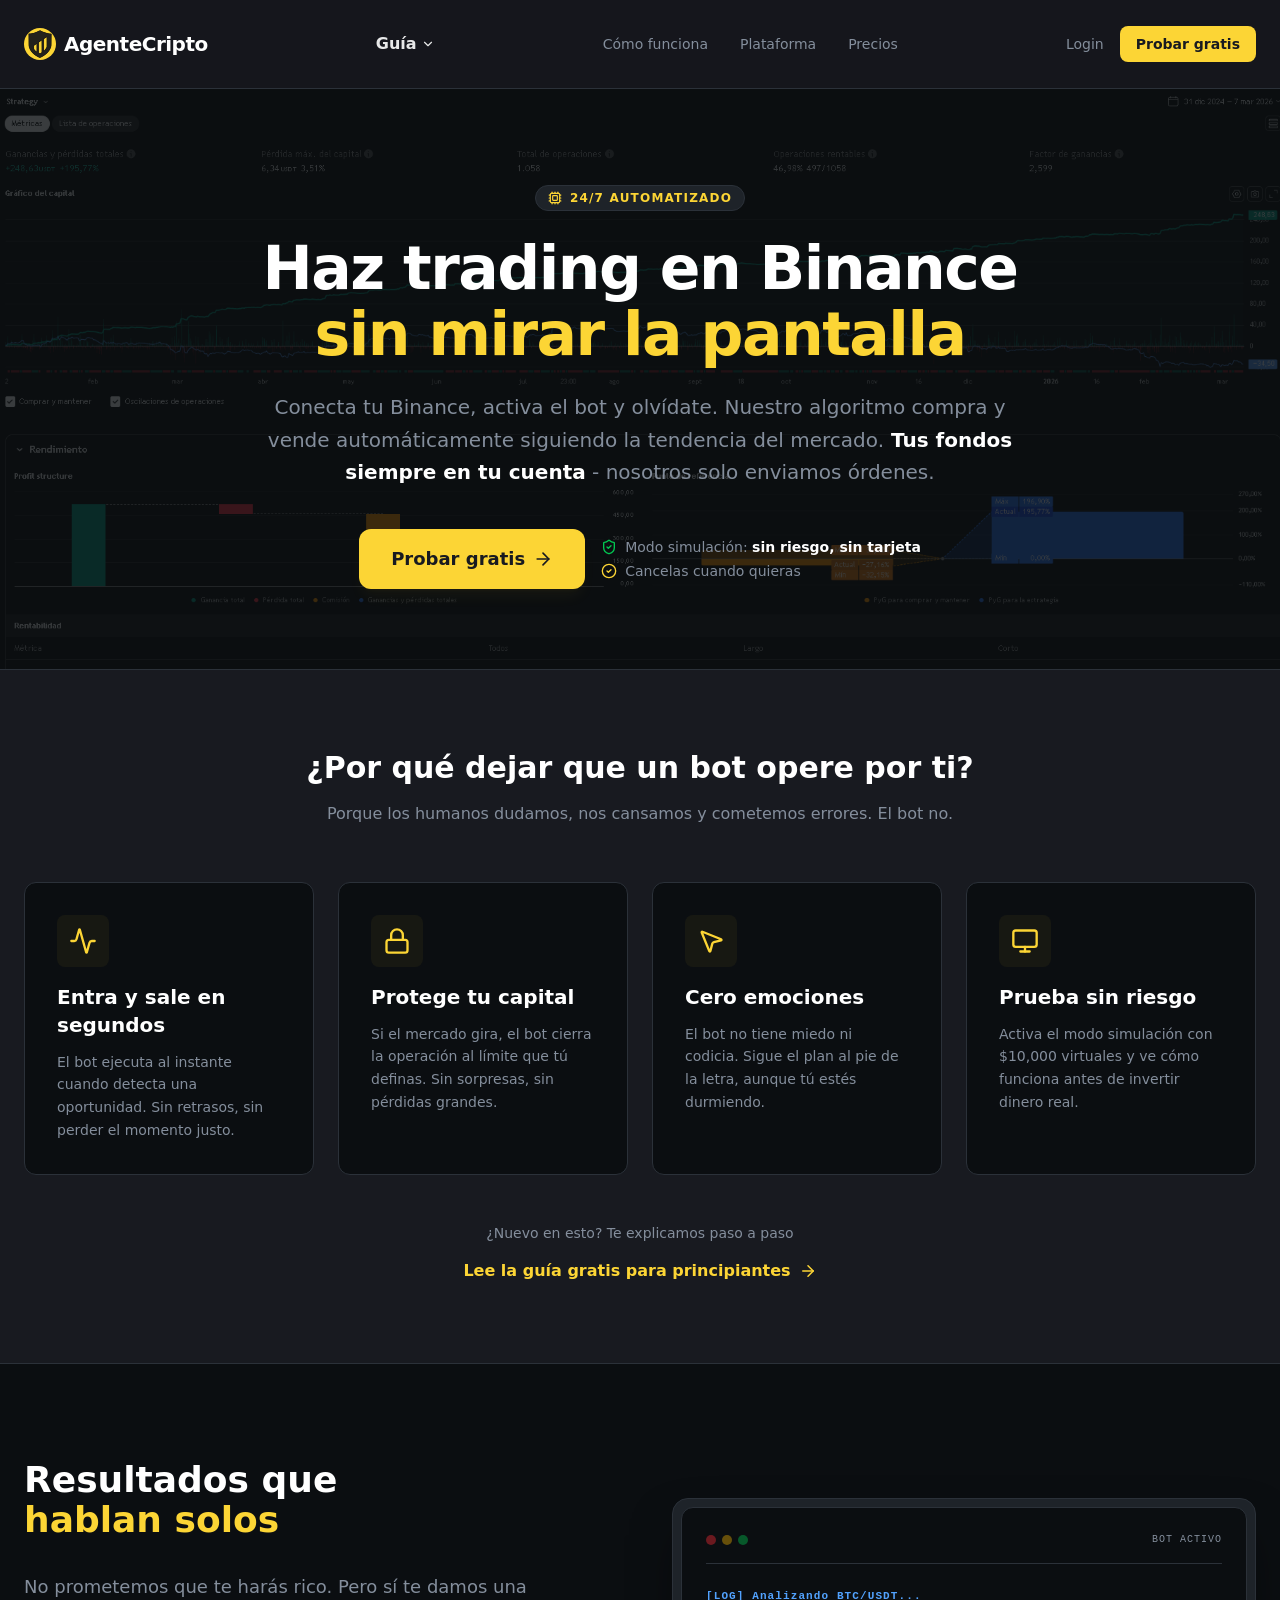
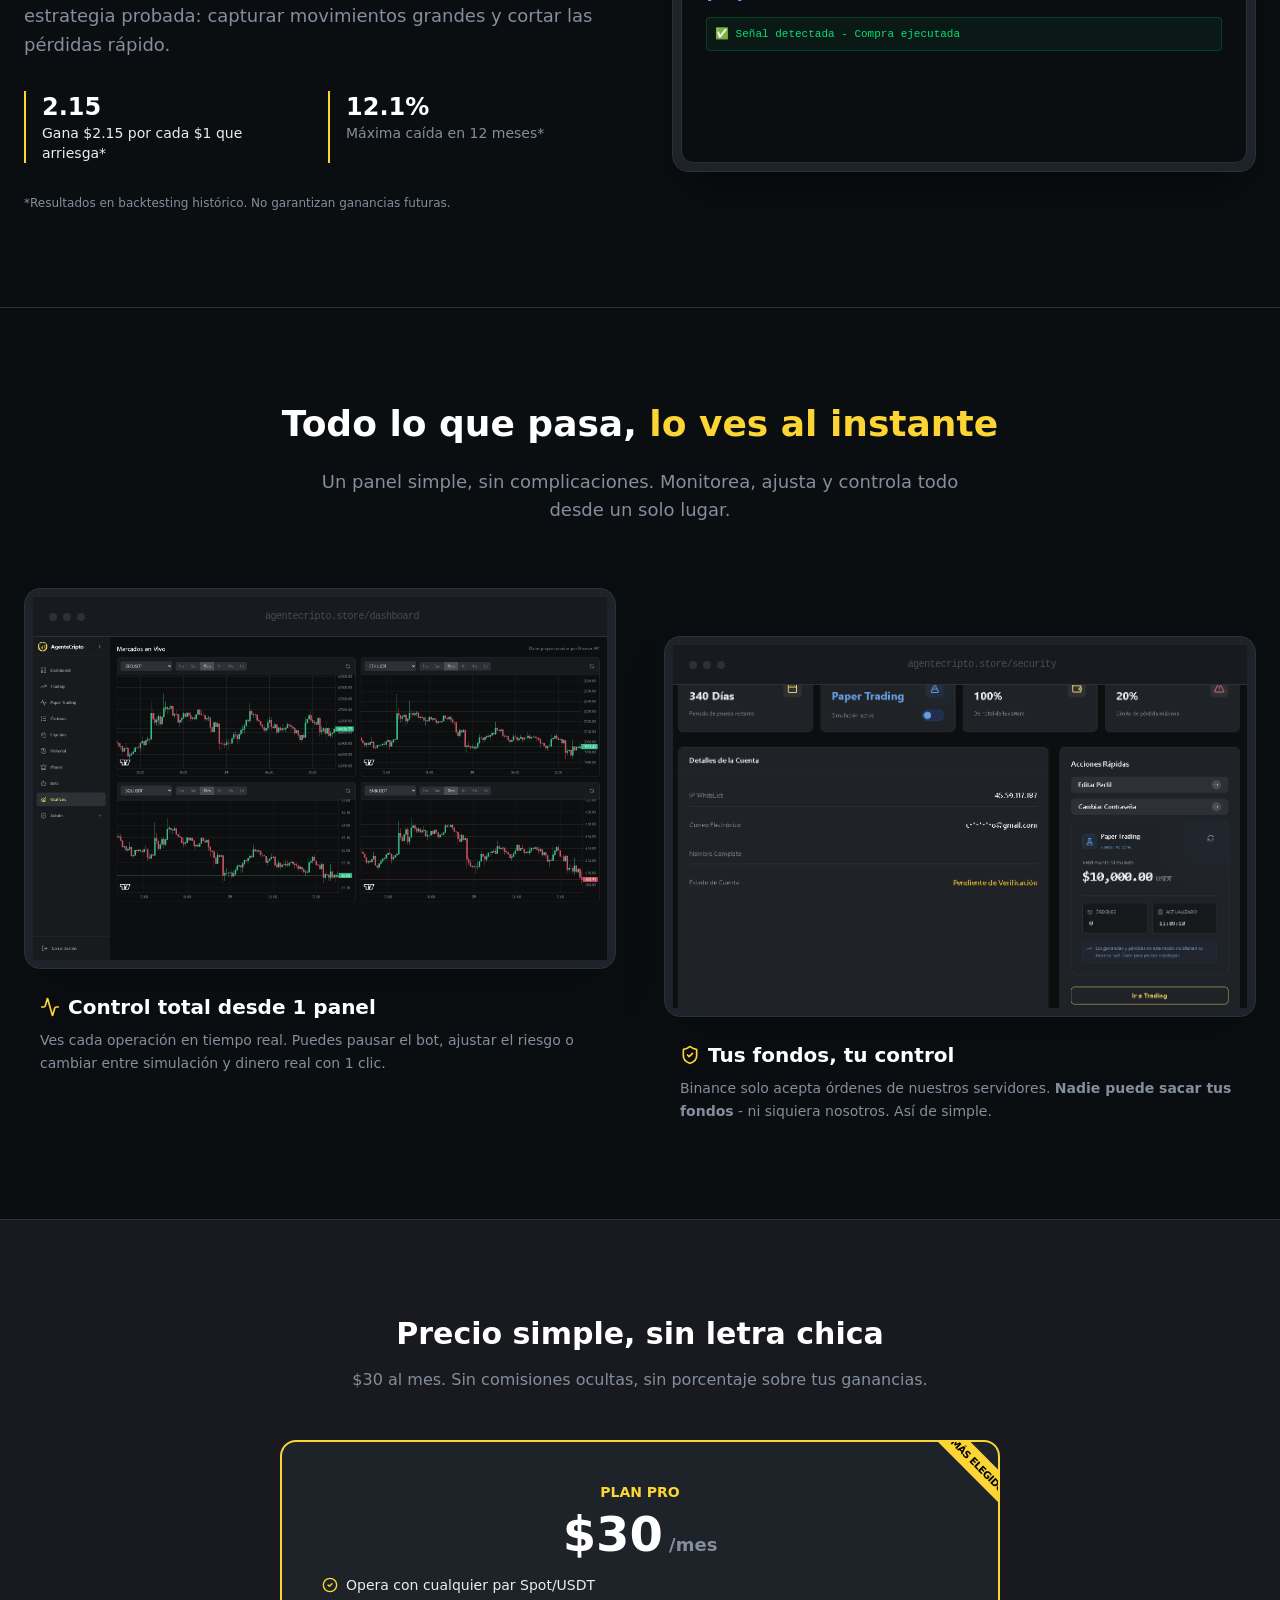
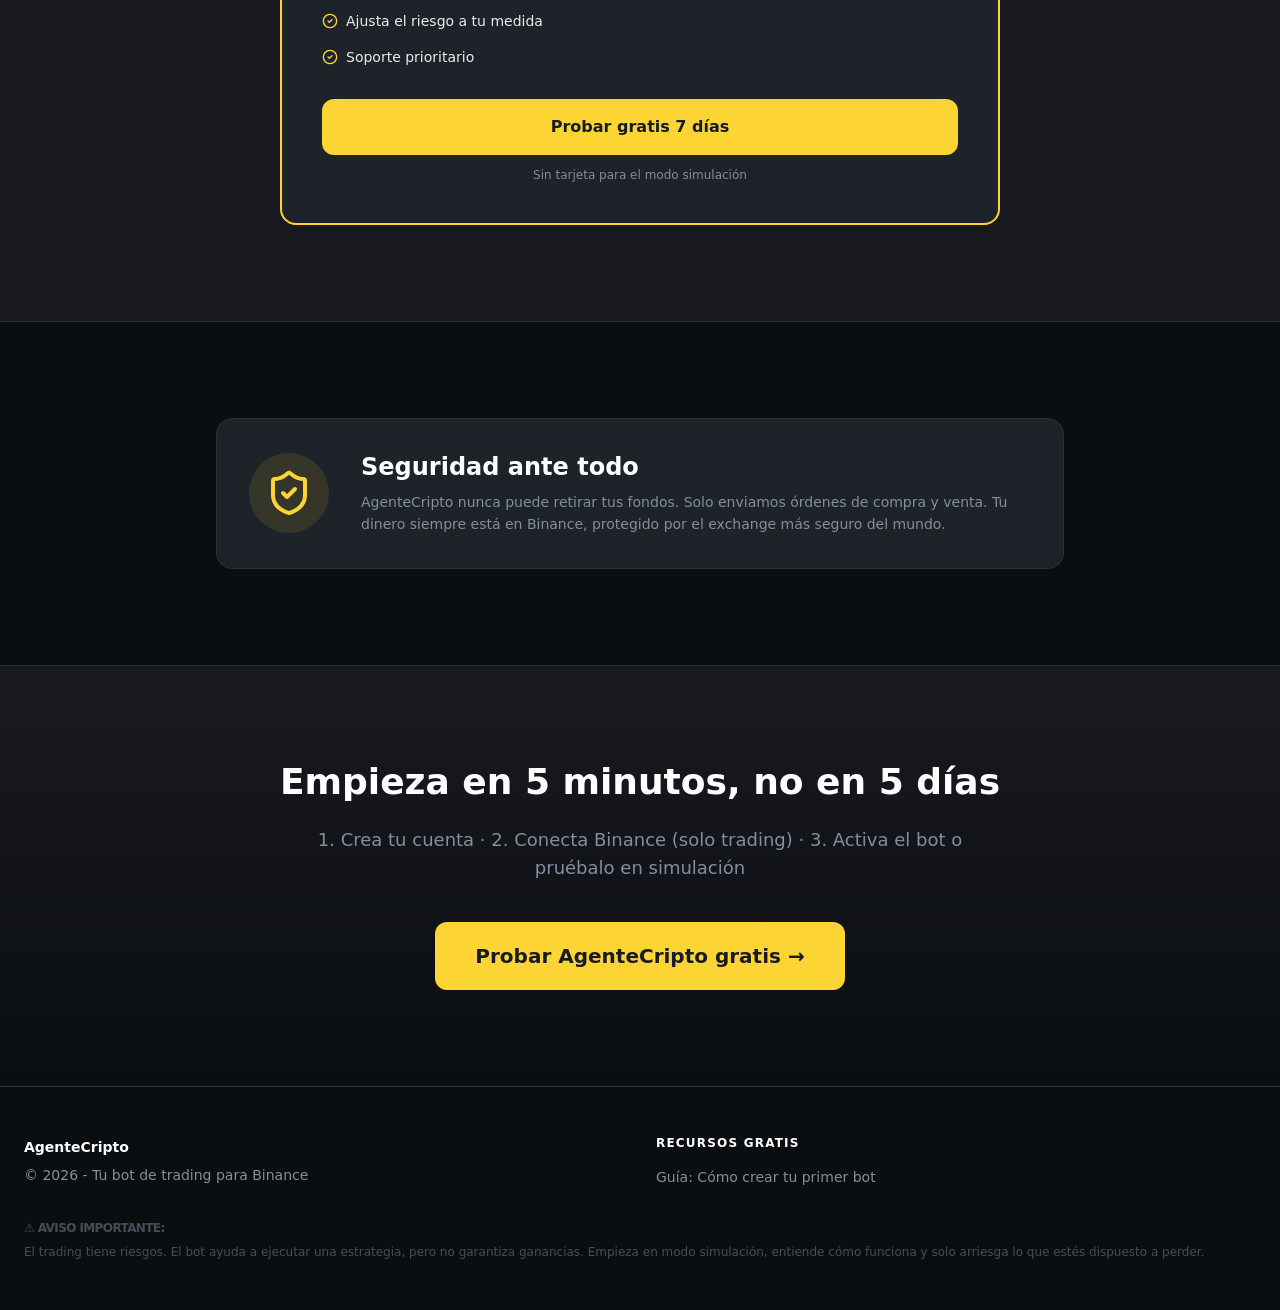
==== commit fe9b014f: "cambio home" ====
--- a/index.html
+++ b/index.html
@@ -24,8 +24,8 @@
     <link rel="icon" type="image/svg+xml" href="/assets/logoescudo-CZ7S06wX.svg" />
     <meta name="viewport" content="width=device-width, initial-scale=1.0" />
     <title>AgenteCripto - trading bot binance</title>
-    <script type="module" crossorigin src="/assets/index-DJV39P63.js"></script>
-    <link rel="stylesheet" crossorigin href="/assets/index-8EVvvYTZ.css">
+    <script type="module" crossorigin src="/assets/index-CdZ9V10G.js"></script>
+    <link rel="stylesheet" crossorigin href="/assets/index-CKeB6Wtk.css">
   </head>
   <body>
     <!-- Google Tag Manager (noscript) -->
--- a/assets/index-CKeB6Wtk.css
+++ b/assets/index-CKeB6Wtk.css
@@ -0,0 +1 @@
+@layer properties{@supports (((-webkit-hyphens:none)) and (not (margin-trim:inline))) or ((-moz-orient:inline) and (not (color:rgb(from red r g b)))){*,:before,:after,::backdrop{--tw-translate-x:0;--tw-translate-y:0;--tw-translate-z:0;--tw-scale-x:1;--tw-scale-y:1;--tw-scale-z:1;--tw-rotate-x:initial;--tw-rotate-y:initial;--tw-rotate-z:initial;--tw-skew-x:initial;--tw-skew-y:initial;--tw-space-y-reverse:0;--tw-divide-y-reverse:0;--tw-border-style:solid;--tw-gradient-position:initial;--tw-gradient-from:#0000;--tw-gradient-via:#0000;--tw-gradient-to:#0000;--tw-gradient-stops:initial;--tw-gradient-via-stops:initial;--tw-gradient-from-position:0%;--tw-gradient-via-position:50%;--tw-gradient-to-position:100%;--tw-leading:initial;--tw-font-weight:initial;--tw-tracking:initial;--tw-shadow:0 0 #0000;--tw-shadow-color:initial;--tw-shadow-alpha:100%;--tw-inset-shadow:0 0 #0000;--tw-inset-shadow-color:initial;--tw-inset-shadow-alpha:100%;--tw-ring-color:initial;--tw-ring-shadow:0 0 #0000;--tw-inset-ring-color:initial;--tw-inset-ring-shadow:0 0 #0000;--tw-ring-inset:initial;--tw-ring-offset-width:0px;--tw-ring-offset-color:#fff;--tw-ring-offset-shadow:0 0 #0000;--tw-blur:initial;--tw-brightness:initial;--tw-contrast:initial;--tw-grayscale:initial;--tw-hue-rotate:initial;--tw-invert:initial;--tw-opacity:initial;--tw-saturate:initial;--tw-sepia:initial;--tw-drop-shadow:initial;--tw-drop-shadow-color:initial;--tw-drop-shadow-alpha:100%;--tw-drop-shadow-size:initial;--tw-backdrop-blur:initial;--tw-backdrop-brightness:initial;--tw-backdrop-contrast:initial;--tw-backdrop-grayscale:initial;--tw-backdrop-hue-rotate:initial;--tw-backdrop-invert:initial;--tw-backdrop-opacity:initial;--tw-backdrop-saturate:initial;--tw-backdrop-sepia:initial;--tw-duration:initial;--tw-ease:initial;--tw-content:""}}}@layer theme{:root,:host{--font-sans:ui-sans-serif,system-ui,sans-serif,"Apple Color Emoji","Segoe UI Emoji","Segoe UI Symbol","Noto Color Emoji";--font-mono:ui-monospace,SFMono-Regular,Menlo,Monaco,Consolas,"Liberation Mono","Courier New",monospace;--color-red-300:oklch(80.8% .114 19.571);--color-red-400:oklch(70.4% .191 22.216);--color-red-500:oklch(63.7% .237 25.331);--color-red-600:oklch(57.7% .245 27.325);--color-orange-400:oklch(75% .183 55.934);--color-orange-500:oklch(70.5% .213 47.604);--color-yellow-400:oklch(85.2% .199 91.936);--color-yellow-500:oklch(79.5% .184 86.047);--color-green-300:oklch(87.1% .15 154.449);--color-green-400:oklch(79.2% .209 151.711);--color-green-500:oklch(72.3% .219 149.579);--color-sky-400:oklch(74.6% .16 232.661);--color-sky-500:oklch(68.5% .169 237.323);--color-blue-300:oklch(80.9% .105 251.813);--color-blue-400:oklch(70.7% .165 254.624);--color-blue-500:oklch(62.3% .214 259.815);--color-blue-900:oklch(37.9% .146 265.522);--color-indigo-400:oklch(67.3% .182 276.935);--color-indigo-500:oklch(58.5% .233 277.117);--color-purple-400:oklch(71.4% .203 305.504);--color-purple-500:oklch(62.7% .265 303.9);--color-gray-300:oklch(87.2% .01 258.338);--color-gray-400:oklch(70.7% .022 261.325);--color-gray-500:oklch(55.1% .027 264.364);--color-gray-600:oklch(44.6% .03 256.802);--color-gray-700:oklch(37.3% .034 259.733);--color-gray-800:oklch(27.8% .033 256.848);--color-black:#000;--color-white:#fff;--spacing:.25rem;--container-xs:20rem;--container-sm:24rem;--container-md:28rem;--container-lg:32rem;--container-2xl:42rem;--container-3xl:48rem;--container-4xl:56rem;--container-5xl:64rem;--container-7xl:80rem;--text-xs:.75rem;--text-xs--line-height:calc(1/.75);--text-sm:.875rem;--text-sm--line-height:calc(1.25/.875);--text-base:1rem;--text-base--line-height: 1.5 ;--text-lg:1.125rem;--text-lg--line-height:calc(1.75/1.125);--text-xl:1.25rem;--text-xl--line-height:calc(1.75/1.25);--text-2xl:1.5rem;--text-2xl--line-height:calc(2/1.5);--text-3xl:1.875rem;--text-3xl--line-height: 1.2 ;--text-4xl:2.25rem;--text-4xl--line-height:calc(2.5/2.25);--text-5xl:3rem;--text-5xl--line-height:1;--text-6xl:3.75rem;--text-6xl--line-height:1;--font-weight-normal:400;--font-weight-medium:500;--font-weight-semibold:600;--font-weight-bold:700;--font-weight-extrabold:800;--tracking-tighter:-.05em;--tracking-tight:-.025em;--tracking-wide:.025em;--tracking-wider:.05em;--tracking-widest:.1em;--leading-tight:1.25;--leading-relaxed:1.625;--radius-md:.375rem;--radius-lg:.5rem;--radius-xl:.75rem;--radius-2xl:1rem;--radius-3xl:1.5rem;--ease-in-out:cubic-bezier(.4,0,.2,1);--animate-spin:spin 1s linear infinite;--animate-pulse:pulse 2s cubic-bezier(.4,0,.6,1)infinite;--blur-sm:8px;--blur-md:12px;--blur-xl:24px;--blur-2xl:40px;--aspect-video:16/9;--default-transition-duration:.15s;--default-transition-timing-function:cubic-bezier(.4,0,.2,1);--default-font-family:var(--font-sans);--default-mono-font-family:var(--font-mono)}}@layer base{*,:after,:before,::backdrop{box-sizing:border-box;border:0 solid;margin:0;padding:0}::file-selector-button{box-sizing:border-box;border:0 solid;margin:0;padding:0}html,:host{-webkit-text-size-adjust:100%;tab-size:4;line-height:1.5;font-family:var(--default-font-family,ui-sans-serif,system-ui,sans-serif,"Apple Color Emoji","Segoe UI Emoji","Segoe UI Symbol","Noto Color Emoji");font-feature-settings:var(--default-font-feature-settings,normal);font-variation-settings:var(--default-font-variation-settings,normal);-webkit-tap-highlight-color:transparent}hr{height:0;color:inherit;border-top-width:1px}abbr:where([title]){-webkit-text-decoration:underline dotted;text-decoration:underline dotted}h1,h2,h3,h4,h5,h6{font-size:inherit;font-weight:inherit}a{color:inherit;-webkit-text-decoration:inherit;text-decoration:inherit}b,strong{font-weight:bolder}code,kbd,samp,pre{font-family:var(--default-mono-font-family,ui-monospace,SFMono-Regular,Menlo,Monaco,Consolas,"Liberation Mono","Courier New",monospace);font-feature-settings:var(--default-mono-font-feature-settings,normal);font-variation-settings:var(--default-mono-font-variation-settings,normal);font-size:1em}small{font-size:80%}sub,sup{vertical-align:baseline;font-size:75%;line-height:0;position:relative}sub{bottom:-.25em}sup{top:-.5em}table{text-indent:0;border-color:inherit;border-collapse:collapse}:-moz-focusring{outline:auto}progress{vertical-align:baseline}summary{display:list-item}ol,ul,menu{list-style:none}img,svg,video,canvas,audio,iframe,embed,object{vertical-align:middle;display:block}img,video{max-width:100%;height:auto}button,input,select,optgroup,textarea{font:inherit;font-feature-settings:inherit;font-variation-settings:inherit;letter-spacing:inherit;color:inherit;opacity:1;background-color:#0000;border-radius:0}::file-selector-button{font:inherit;font-feature-settings:inherit;font-variation-settings:inherit;letter-spacing:inherit;color:inherit;opacity:1;background-color:#0000;border-radius:0}:where(select:is([multiple],[size])) optgroup{font-weight:bolder}:where(select:is([multiple],[size])) optgroup option{padding-inline-start:20px}::file-selector-button{margin-inline-end:4px}::placeholder{opacity:1}@supports (not ((-webkit-appearance:-apple-pay-button))) or (contain-intrinsic-size:1px){::placeholder{color:currentColor}@supports (color:color-mix(in lab,red,red)){::placeholder{color:color-mix(in oklab,currentcolor 50%,transparent)}}}textarea{resize:vertical}::-webkit-search-decoration{-webkit-appearance:none}::-webkit-date-and-time-value{min-height:1lh;text-align:inherit}::-webkit-datetime-edit{display:inline-flex}::-webkit-datetime-edit-fields-wrapper{padding:0}::-webkit-datetime-edit{padding-block:0}::-webkit-datetime-edit-year-field{padding-block:0}::-webkit-datetime-edit-month-field{padding-block:0}::-webkit-datetime-edit-day-field{padding-block:0}::-webkit-datetime-edit-hour-field{padding-block:0}::-webkit-datetime-edit-minute-field{padding-block:0}::-webkit-datetime-edit-second-field{padding-block:0}::-webkit-datetime-edit-millisecond-field{padding-block:0}::-webkit-datetime-edit-meridiem-field{padding-block:0}::-webkit-calendar-picker-indicator{line-height:1}:-moz-ui-invalid{box-shadow:none}button,input:where([type=button],[type=reset],[type=submit]){appearance:button}::file-selector-button{appearance:button}::-webkit-inner-spin-button{height:auto}::-webkit-outer-spin-button{height:auto}[hidden]:where(:not([hidden=until-found])){display:none!important}}@layer components;@layer utilities{.pointer-events-none{pointer-events:none}.invisible{visibility:hidden}.visible{visibility:visible}.sr-only{clip-path:inset(50%);white-space:nowrap;border-width:0;width:1px;height:1px;margin:-1px;padding:0;position:absolute;overflow:hidden}.absolute{position:absolute}.fixed{position:fixed}.relative{position:relative}.sticky{position:sticky}.inset-0{inset:calc(var(--spacing)*0)}.inset-y-0{inset-block:calc(var(--spacing)*0)}.-top-4{top:calc(var(--spacing)*-4)}.-top-6{top:calc(var(--spacing)*-6)}.top-0{top:calc(var(--spacing)*0)}.top-1{top:calc(var(--spacing)*1)}.top-1\/2{top:50%}.top-2\.5{top:calc(var(--spacing)*2.5)}.top-4{top:calc(var(--spacing)*4)}.top-6{top:calc(var(--spacing)*6)}.top-full{top:100%}.-right-4{right:calc(var(--spacing)*-4)}.-right-6{right:calc(var(--spacing)*-6)}.right-0{right:calc(var(--spacing)*0)}.right-3{right:calc(var(--spacing)*3)}.right-4{right:calc(var(--spacing)*4)}.bottom-full{bottom:100%}.left-0{left:calc(var(--spacing)*0)}.left-1{left:calc(var(--spacing)*1)}.left-1\/2{left:50%}.left-3{left:calc(var(--spacing)*3)}.left-full{left:100%}.z-10{z-index:10}.z-20{z-index:20}.z-50{z-index:50}.z-\[100\]{z-index:100}.col-span-2{grid-column:span 2/span 2}.mx-auto{margin-inline:auto}.my-1{margin-block:calc(var(--spacing)*1)}.my-2{margin-block:calc(var(--spacing)*2)}.my-8{margin-block:calc(var(--spacing)*8)}.my-10{margin-block:calc(var(--spacing)*10)}.my-16{margin-block:calc(var(--spacing)*16)}.mt-0\.5{margin-top:calc(var(--spacing)*.5)}.mt-1{margin-top:calc(var(--spacing)*1)}.mt-2{margin-top:calc(var(--spacing)*2)}.mt-3{margin-top:calc(var(--spacing)*3)}.mt-4{margin-top:calc(var(--spacing)*4)}.mt-6{margin-top:calc(var(--spacing)*6)}.mt-8{margin-top:calc(var(--spacing)*8)}.mt-9{margin-top:calc(var(--spacing)*9)}.mt-10{margin-top:calc(var(--spacing)*10)}.mt-12{margin-top:calc(var(--spacing)*12)}.mt-16{margin-top:calc(var(--spacing)*16)}.mr-4{margin-right:calc(var(--spacing)*4)}.mr-8{margin-right:calc(var(--spacing)*8)}.mb-1{margin-bottom:calc(var(--spacing)*1)}.mb-1\.5{margin-bottom:calc(var(--spacing)*1.5)}.mb-2{margin-bottom:calc(var(--spacing)*2)}.mb-3{margin-bottom:calc(var(--spacing)*3)}.mb-4{margin-bottom:calc(var(--spacing)*4)}.mb-6{margin-bottom:calc(var(--spacing)*6)}.mb-8{margin-bottom:calc(var(--spacing)*8)}.mb-10{margin-bottom:calc(var(--spacing)*10)}.mb-12{margin-bottom:calc(var(--spacing)*12)}.mb-14{margin-bottom:calc(var(--spacing)*14)}.mb-16{margin-bottom:calc(var(--spacing)*16)}.mb-20{margin-bottom:calc(var(--spacing)*20)}.ml-1{margin-left:calc(var(--spacing)*1)}.ml-2{margin-left:calc(var(--spacing)*2)}.ml-4{margin-left:calc(var(--spacing)*4)}.ml-8{margin-left:calc(var(--spacing)*8)}.ml-auto{margin-left:auto}.line-clamp-4{-webkit-line-clamp:4;-webkit-box-orient:vertical;display:-webkit-box;overflow:hidden}.block{display:block}.contents{display:contents}.flex{display:flex}.grid{display:grid}.hidden{display:none}.inline-block{display:inline-block}.inline-flex{display:inline-flex}.aspect-video{aspect-ratio:var(--aspect-video)}.h-0{height:calc(var(--spacing)*0)}.h-1{height:calc(var(--spacing)*1)}.h-1\.5{height:calc(var(--spacing)*1.5)}.h-2{height:calc(var(--spacing)*2)}.h-2\.5{height:calc(var(--spacing)*2.5)}.h-3{height:calc(var(--spacing)*3)}.h-3\/4{height:75%}.h-4{height:calc(var(--spacing)*4)}.h-5{height:calc(var(--spacing)*5)}.h-6{height:calc(var(--spacing)*6)}.h-8{height:calc(var(--spacing)*8)}.h-10{height:calc(var(--spacing)*10)}.h-12{height:calc(var(--spacing)*12)}.h-16{height:calc(var(--spacing)*16)}.h-24{height:calc(var(--spacing)*24)}.h-32{height:calc(var(--spacing)*32)}.h-64{height:calc(var(--spacing)*64)}.h-\[300px\]{height:300px}.h-\[400px\]{height:400px}.h-fit{height:fit-content}.h-full{height:100%}.h-px{height:1px}.h-screen{height:100vh}.max-h-\[90vh\]{max-height:90vh}.max-h-\[150px\]{max-height:150px}.min-h-\[200px\]{min-height:200px}.min-h-\[500px\]{min-height:500px}.min-h-screen{min-height:100vh}.w-1{width:calc(var(--spacing)*1)}.w-1\/2{width:50%}.w-1\/3{width:33.3333%}.w-2{width:calc(var(--spacing)*2)}.w-2\.5{width:calc(var(--spacing)*2.5)}.w-3{width:calc(var(--spacing)*3)}.w-3\/4{width:75%}.w-4{width:calc(var(--spacing)*4)}.w-5{width:calc(var(--spacing)*5)}.w-7{width:calc(var(--spacing)*7)}.w-8{width:calc(var(--spacing)*8)}.w-9{width:calc(var(--spacing)*9)}.w-10{width:calc(var(--spacing)*10)}.w-11{width:calc(var(--spacing)*11)}.w-12{width:calc(var(--spacing)*12)}.w-16{width:calc(var(--spacing)*16)}.w-20{width:calc(var(--spacing)*20)}.w-24{width:calc(var(--spacing)*24)}.w-32{width:calc(var(--spacing)*32)}.w-48{width:calc(var(--spacing)*48)}.w-64{width:calc(var(--spacing)*64)}.w-fit{width:fit-content}.w-full{width:100%}.max-w-2xl{max-width:var(--container-2xl)}.max-w-3xl{max-width:var(--container-3xl)}.max-w-4xl{max-width:var(--container-4xl)}.max-w-5xl{max-width:var(--container-5xl)}.max-w-7xl{max-width:var(--container-7xl)}.max-w-\[450px\]{max-width:450px}.max-w-\[480px\]{max-width:480px}.max-w-lg{max-width:var(--container-lg)}.max-w-md{max-width:var(--container-md)}.max-w-none{max-width:none}.max-w-sm{max-width:var(--container-sm)}.max-w-xs{max-width:var(--container-xs)}.min-w-0{min-width:calc(var(--spacing)*0)}.min-w-\[22px\]{min-width:22px}.min-w-\[32px\]{min-width:32px}.min-w-\[200px\]{min-width:200px}.flex-1{flex:1}.shrink-0{flex-shrink:0}.border-collapse{border-collapse:collapse}.-translate-x-1\/2{--tw-translate-x: -50% ;translate:var(--tw-translate-x)var(--tw-translate-y)}.translate-x-0{--tw-translate-x:calc(var(--spacing)*0);translate:var(--tw-translate-x)var(--tw-translate-y)}.translate-x-1{--tw-translate-x:calc(var(--spacing)*1);translate:var(--tw-translate-x)var(--tw-translate-y)}.translate-x-4{--tw-translate-x:calc(var(--spacing)*4);translate:var(--tw-translate-x)var(--tw-translate-y)}.translate-x-5{--tw-translate-x:calc(var(--spacing)*5);translate:var(--tw-translate-x)var(--tw-translate-y)}.translate-x-6{--tw-translate-x:calc(var(--spacing)*6);translate:var(--tw-translate-x)var(--tw-translate-y)}.translate-x-8{--tw-translate-x:calc(var(--spacing)*8);translate:var(--tw-translate-x)var(--tw-translate-y)}.translate-x-\[-100\%\]{--tw-translate-x:-100%;translate:var(--tw-translate-x)var(--tw-translate-y)}.-translate-y-1\/2{--tw-translate-y: -50% ;translate:var(--tw-translate-x)var(--tw-translate-y)}.translate-y-3{--tw-translate-y:calc(var(--spacing)*3);translate:var(--tw-translate-x)var(--tw-translate-y)}.scale-100{--tw-scale-x:100%;--tw-scale-y:100%;--tw-scale-z:100%;scale:var(--tw-scale-x)var(--tw-scale-y)}.rotate-45{rotate:45deg}.rotate-90{rotate:90deg}.rotate-180{rotate:180deg}.skew-x-12{--tw-skew-x:skewX(12deg);transform:var(--tw-rotate-x,)var(--tw-rotate-y,)var(--tw-rotate-z,)var(--tw-skew-x,)var(--tw-skew-y,)}.transform{transform:var(--tw-rotate-x,)var(--tw-rotate-y,)var(--tw-rotate-z,)var(--tw-skew-x,)var(--tw-skew-y,)}.animate-\[loading_3s_linear\]{animation:3s linear loading}.animate-\[shimmer_2s_infinite\]{animation:2s infinite shimmer}.animate-pulse{animation:var(--animate-pulse)}.animate-spin{animation:var(--animate-spin)}.cursor-help{cursor:help}.cursor-not-allowed{cursor:not-allowed}.cursor-pointer{cursor:pointer}.resize{resize:both}.resize-none{resize:none}.appearance-none{appearance:none}.grid-cols-1{grid-template-columns:repeat(1,minmax(0,1fr))}.grid-cols-2{grid-template-columns:repeat(2,minmax(0,1fr))}.flex-col{flex-direction:column}.flex-wrap{flex-wrap:wrap}.items-baseline{align-items:baseline}.items-center{align-items:center}.items-end{align-items:flex-end}.items-start{align-items:flex-start}.justify-between{justify-content:space-between}.justify-center{justify-content:center}.justify-end{justify-content:flex-end}.gap-1{gap:calc(var(--spacing)*1)}.gap-1\.5{gap:calc(var(--spacing)*1.5)}.gap-2{gap:calc(var(--spacing)*2)}.gap-2\.5{gap:calc(var(--spacing)*2.5)}.gap-3{gap:calc(var(--spacing)*3)}.gap-4{gap:calc(var(--spacing)*4)}.gap-5{gap:calc(var(--spacing)*5)}.gap-6{gap:calc(var(--spacing)*6)}.gap-8{gap:calc(var(--spacing)*8)}.gap-12{gap:calc(var(--spacing)*12)}.gap-16{gap:calc(var(--spacing)*16)}:where(.space-y-1>:not(:last-child)){--tw-space-y-reverse:0;margin-block-start:calc(calc(var(--spacing)*1)*var(--tw-space-y-reverse));margin-block-end:calc(calc(var(--spacing)*1)*calc(1 - var(--tw-space-y-reverse)))}:where(.space-y-2>:not(:last-child)){--tw-space-y-reverse:0;margin-block-start:calc(calc(var(--spacing)*2)*var(--tw-space-y-reverse));margin-block-end:calc(calc(var(--spacing)*2)*calc(1 - var(--tw-space-y-reverse)))}:where(.space-y-3>:not(:last-child)){--tw-space-y-reverse:0;margin-block-start:calc(calc(var(--spacing)*3)*var(--tw-space-y-reverse));margin-block-end:calc(calc(var(--spacing)*3)*calc(1 - var(--tw-space-y-reverse)))}:where(.space-y-4>:not(:last-child)){--tw-space-y-reverse:0;margin-block-start:calc(calc(var(--spacing)*4)*var(--tw-space-y-reverse));margin-block-end:calc(calc(var(--spacing)*4)*calc(1 - var(--tw-space-y-reverse)))}:where(.space-y-5>:not(:last-child)){--tw-space-y-reverse:0;margin-block-start:calc(calc(var(--spacing)*5)*var(--tw-space-y-reverse));margin-block-end:calc(calc(var(--spacing)*5)*calc(1 - var(--tw-space-y-reverse)))}:where(.space-y-6>:not(:last-child)){--tw-space-y-reverse:0;margin-block-start:calc(calc(var(--spacing)*6)*var(--tw-space-y-reverse));margin-block-end:calc(calc(var(--spacing)*6)*calc(1 - var(--tw-space-y-reverse)))}:where(.space-y-8>:not(:last-child)){--tw-space-y-reverse:0;margin-block-start:calc(calc(var(--spacing)*8)*var(--tw-space-y-reverse));margin-block-end:calc(calc(var(--spacing)*8)*calc(1 - var(--tw-space-y-reverse)))}:where(.divide-y>:not(:last-child)){--tw-divide-y-reverse:0;border-bottom-style:var(--tw-border-style);border-top-style:var(--tw-border-style);border-top-width:calc(1px*var(--tw-divide-y-reverse));border-bottom-width:calc(1px*calc(1 - var(--tw-divide-y-reverse)))}:where(.divide-\[\#2b3139\]>:not(:last-child)){border-color:#2b3139}.self-end{align-self:flex-end}.truncate{text-overflow:ellipsis;white-space:nowrap;overflow:hidden}.overflow-hidden{overflow:hidden}.overflow-x-auto{overflow-x:auto}.overflow-y-auto{overflow-y:auto}.rounded{border-radius:.25rem}.rounded-2xl{border-radius:var(--radius-2xl)}.rounded-3xl{border-radius:var(--radius-3xl)}.rounded-full{border-radius:3.40282e38px}.rounded-lg{border-radius:var(--radius-lg)}.rounded-md{border-radius:var(--radius-md)}.rounded-xl{border-radius:var(--radius-xl)}.rounded-r-2xl{border-top-right-radius:var(--radius-2xl);border-bottom-right-radius:var(--radius-2xl)}.rounded-b-xl{border-bottom-right-radius:var(--radius-xl);border-bottom-left-radius:var(--radius-xl)}.border{border-style:var(--tw-border-style);border-width:1px}.border-2{border-style:var(--tw-border-style);border-width:2px}.border-y{border-block-style:var(--tw-border-style);border-block-width:1px}.border-t{border-top-style:var(--tw-border-style);border-top-width:1px}.border-r{border-right-style:var(--tw-border-style);border-right-width:1px}.border-b{border-bottom-style:var(--tw-border-style);border-bottom-width:1px}.border-l-2{border-left-style:var(--tw-border-style);border-left-width:2px}.border-l-4{border-left-style:var(--tw-border-style);border-left-width:4px}.border-dashed{--tw-border-style:dashed;border-style:dashed}.border-none{--tw-border-style:none;border-style:none}.border-\[\#2b3139\]{border-color:#2b3139}.border-\[\#2b3139\]\/50{border-color:#2b313980}.border-\[\#474d57\]{border-color:#474d57}.border-\[\#FCD535\]{border-color:#fcd535}.border-\[\#FCD535\]\/20{border-color:#fcd53533}.border-\[\#FCD535\]\/30{border-color:#fcd5354d}.border-\[\#FCD535\]\/40{border-color:#fcd53566}.border-\[\#FCD535\]\/50{border-color:#fcd53580}.border-blue-400\/20{border-color:#54a2ff33}@supports (color:color-mix(in lab,red,red)){.border-blue-400\/20{border-color:color-mix(in oklab,var(--color-blue-400)20%,transparent)}}.border-blue-500\/10{border-color:#3080ff1a}@supports (color:color-mix(in lab,red,red)){.border-blue-500\/10{border-color:color-mix(in oklab,var(--color-blue-500)10%,transparent)}}.border-blue-500\/20{border-color:#3080ff33}@supports (color:color-mix(in lab,red,red)){.border-blue-500\/20{border-color:color-mix(in oklab,var(--color-blue-500)20%,transparent)}}.border-blue-500\/30{border-color:#3080ff4d}@supports (color:color-mix(in lab,red,red)){.border-blue-500\/30{border-color:color-mix(in oklab,var(--color-blue-500)30%,transparent)}}.border-blue-500\/50{border-color:#3080ff80}@supports (color:color-mix(in lab,red,red)){.border-blue-500\/50{border-color:color-mix(in oklab,var(--color-blue-500)50%,transparent)}}.border-current{border-color:currentColor}.border-gray-400\/20{border-color:#99a1af33}@supports (color:color-mix(in lab,red,red)){.border-gray-400\/20{border-color:color-mix(in oklab,var(--color-gray-400)20%,transparent)}}.border-gray-500\/20{border-color:#6a728233}@supports (color:color-mix(in lab,red,red)){.border-gray-500\/20{border-color:color-mix(in oklab,var(--color-gray-500)20%,transparent)}}.border-gray-500\/50{border-color:#6a728280}@supports (color:color-mix(in lab,red,red)){.border-gray-500\/50{border-color:color-mix(in oklab,var(--color-gray-500)50%,transparent)}}.border-gray-600{border-color:var(--color-gray-600)}.border-gray-800{border-color:var(--color-gray-800)}.border-green-400\/20{border-color:#05df7233}@supports (color:color-mix(in lab,red,red)){.border-green-400\/20{border-color:color-mix(in oklab,var(--color-green-400)20%,transparent)}}.border-green-500\/20{border-color:#00c75833}@supports (color:color-mix(in lab,red,red)){.border-green-500\/20{border-color:color-mix(in oklab,var(--color-green-500)20%,transparent)}}.border-green-500\/30{border-color:#00c7584d}@supports (color:color-mix(in lab,red,red)){.border-green-500\/30{border-color:color-mix(in oklab,var(--color-green-500)30%,transparent)}}.border-green-500\/50{border-color:#00c75880}@supports (color:color-mix(in lab,red,red)){.border-green-500\/50{border-color:color-mix(in oklab,var(--color-green-500)50%,transparent)}}.border-indigo-500\/20{border-color:#625fff33}@supports (color:color-mix(in lab,red,red)){.border-indigo-500\/20{border-color:color-mix(in oklab,var(--color-indigo-500)20%,transparent)}}.border-orange-500\/50{border-color:#fe6e0080}@supports (color:color-mix(in lab,red,red)){.border-orange-500\/50{border-color:color-mix(in oklab,var(--color-orange-500)50%,transparent)}}.border-purple-500\/50{border-color:#ac4bff80}@supports (color:color-mix(in lab,red,red)){.border-purple-500\/50{border-color:color-mix(in oklab,var(--color-purple-500)50%,transparent)}}.border-red-400\/20{border-color:#ff656833}@supports (color:color-mix(in lab,red,red)){.border-red-400\/20{border-color:color-mix(in oklab,var(--color-red-400)20%,transparent)}}.border-red-500{border-color:var(--color-red-500)}.border-red-500\/20{border-color:#fb2c3633}@supports (color:color-mix(in lab,red,red)){.border-red-500\/20{border-color:color-mix(in oklab,var(--color-red-500)20%,transparent)}}.border-red-500\/30{border-color:#fb2c364d}@supports (color:color-mix(in lab,red,red)){.border-red-500\/30{border-color:color-mix(in oklab,var(--color-red-500)30%,transparent)}}.border-red-500\/50{border-color:#fb2c3680}@supports (color:color-mix(in lab,red,red)){.border-red-500\/50{border-color:color-mix(in oklab,var(--color-red-500)50%,transparent)}}.border-red-600\/50{border-color:#e4001480}@supports (color:color-mix(in lab,red,red)){.border-red-600\/50{border-color:color-mix(in oklab,var(--color-red-600)50%,transparent)}}.border-sky-500\/20{border-color:#00a5ef33}@supports (color:color-mix(in lab,red,red)){.border-sky-500\/20{border-color:color-mix(in oklab,var(--color-sky-500)20%,transparent)}}.border-transparent{border-color:#0000}.border-yellow-500\/20{border-color:#edb20033}@supports (color:color-mix(in lab,red,red)){.border-yellow-500\/20{border-color:color-mix(in oklab,var(--color-yellow-500)20%,transparent)}}.border-yellow-500\/50{border-color:#edb20080}@supports (color:color-mix(in lab,red,red)){.border-yellow-500\/50{border-color:color-mix(in oklab,var(--color-yellow-500)50%,transparent)}}.border-t-transparent{border-top-color:#0000}.bg-\[\#0b0e11\]{background-color:#0b0e11}.bg-\[\#0b0e11\]\/20{background-color:#0b0e1133}.bg-\[\#0b0e11\]\/30{background-color:#0b0e114d}.bg-\[\#0b0e11\]\/50{background-color:#0b0e1180}.bg-\[\#0b0e11\]\/80{background-color:#0b0e11cc}.bg-\[\#1e2329\]{background-color:#1e2329}.bg-\[\#2b3139\]{background-color:#2b3139}.bg-\[\#2b3139\]\/30{background-color:#2b31394d}.bg-\[\#2b3139\]\/50{background-color:#2b313980}.bg-\[\#161a1e\]{background-color:#161a1e}.bg-\[\#181a20\]{background-color:#181a20}.bg-\[\#181a20\]\/80{background-color:#181a20cc}.bg-\[\#252a30\]{background-color:#252a30}.bg-\[\#474d57\]{background-color:#474d57}.bg-\[\#848e9c\]{background-color:#848e9c}.bg-\[\#FCD535\]{background-color:#fcd535}.bg-\[\#FCD535\]\/5{background-color:#fcd5350d}.bg-\[\#FCD535\]\/10{background-color:#fcd5351a}.bg-\[\#FCD535\]\/30{background-color:#fcd5354d}.bg-black{background-color:var(--color-black)}.bg-black\/60{background-color:#0009}@supports (color:color-mix(in lab,red,red)){.bg-black\/60{background-color:color-mix(in oklab,var(--color-black)60%,transparent)}}.bg-blue-400{background-color:var(--color-blue-400)}.bg-blue-400\/10{background-color:#54a2ff1a}@supports (color:color-mix(in lab,red,red)){.bg-blue-400\/10{background-color:color-mix(in oklab,var(--color-blue-400)10%,transparent)}}.bg-blue-500{background-color:var(--color-blue-500)}.bg-blue-500\/5{background-color:#3080ff0d}@supports (color:color-mix(in lab,red,red)){.bg-blue-500\/5{background-color:color-mix(in oklab,var(--color-blue-500)5%,transparent)}}.bg-blue-500\/10{background-color:#3080ff1a}@supports (color:color-mix(in lab,red,red)){.bg-blue-500\/10{background-color:color-mix(in oklab,var(--color-blue-500)10%,transparent)}}.bg-blue-900\/10{background-color:#1c398e1a}@supports (color:color-mix(in lab,red,red)){.bg-blue-900\/10{background-color:color-mix(in oklab,var(--color-blue-900)10%,transparent)}}.bg-blue-900\/50{background-color:#1c398e80}@supports (color:color-mix(in lab,red,red)){.bg-blue-900\/50{background-color:color-mix(in oklab,var(--color-blue-900)50%,transparent)}}.bg-gray-400\/10{background-color:#99a1af1a}@supports (color:color-mix(in lab,red,red)){.bg-gray-400\/10{background-color:color-mix(in oklab,var(--color-gray-400)10%,transparent)}}.bg-gray-500\/10{background-color:#6a72821a}@supports (color:color-mix(in lab,red,red)){.bg-gray-500\/10{background-color:color-mix(in oklab,var(--color-gray-500)10%,transparent)}}.bg-gray-600{background-color:var(--color-gray-600)}.bg-gray-700{background-color:var(--color-gray-700)}.bg-gray-700\/50{background-color:#36415380}@supports (color:color-mix(in lab,red,red)){.bg-gray-700\/50{background-color:color-mix(in oklab,var(--color-gray-700)50%,transparent)}}.bg-green-400\/5{background-color:#05df720d}@supports (color:color-mix(in lab,red,red)){.bg-green-400\/5{background-color:color-mix(in oklab,var(--color-green-400)5%,transparent)}}.bg-green-400\/10{background-color:#05df721a}@supports (color:color-mix(in lab,red,red)){.bg-green-400\/10{background-color:color-mix(in oklab,var(--color-green-400)10%,transparent)}}.bg-green-500{background-color:var(--color-green-500)}.bg-green-500\/5{background-color:#00c7580d}@supports (color:color-mix(in lab,red,red)){.bg-green-500\/5{background-color:color-mix(in oklab,var(--color-green-500)5%,transparent)}}.bg-green-500\/10{background-color:#00c7581a}@supports (color:color-mix(in lab,red,red)){.bg-green-500\/10{background-color:color-mix(in oklab,var(--color-green-500)10%,transparent)}}.bg-green-500\/20{background-color:#00c75833}@supports (color:color-mix(in lab,red,red)){.bg-green-500\/20{background-color:color-mix(in oklab,var(--color-green-500)20%,transparent)}}.bg-green-500\/40{background-color:#00c75866}@supports (color:color-mix(in lab,red,red)){.bg-green-500\/40{background-color:color-mix(in oklab,var(--color-green-500)40%,transparent)}}.bg-indigo-500\/10{background-color:#625fff1a}@supports (color:color-mix(in lab,red,red)){.bg-indigo-500\/10{background-color:color-mix(in oklab,var(--color-indigo-500)10%,transparent)}}.bg-orange-500\/10{background-color:#fe6e001a}@supports (color:color-mix(in lab,red,red)){.bg-orange-500\/10{background-color:color-mix(in oklab,var(--color-orange-500)10%,transparent)}}.bg-purple-500\/10{background-color:#ac4bff1a}@supports (color:color-mix(in lab,red,red)){.bg-purple-500\/10{background-color:color-mix(in oklab,var(--color-purple-500)10%,transparent)}}.bg-red-400\/10{background-color:#ff65681a}@supports (color:color-mix(in lab,red,red)){.bg-red-400\/10{background-color:color-mix(in oklab,var(--color-red-400)10%,transparent)}}.bg-red-500{background-color:var(--color-red-500)}.bg-red-500\/5{background-color:#fb2c360d}@supports (color:color-mix(in lab,red,red)){.bg-red-500\/5{background-color:color-mix(in oklab,var(--color-red-500)5%,transparent)}}.bg-red-500\/10{background-color:#fb2c361a}@supports (color:color-mix(in lab,red,red)){.bg-red-500\/10{background-color:color-mix(in oklab,var(--color-red-500)10%,transparent)}}.bg-red-500\/20{background-color:#fb2c3633}@supports (color:color-mix(in lab,red,red)){.bg-red-500\/20{background-color:color-mix(in oklab,var(--color-red-500)20%,transparent)}}.bg-red-500\/40{background-color:#fb2c3666}@supports (color:color-mix(in lab,red,red)){.bg-red-500\/40{background-color:color-mix(in oklab,var(--color-red-500)40%,transparent)}}.bg-red-600\/10{background-color:#e400141a}@supports (color:color-mix(in lab,red,red)){.bg-red-600\/10{background-color:color-mix(in oklab,var(--color-red-600)10%,transparent)}}.bg-sky-500\/10{background-color:#00a5ef1a}@supports (color:color-mix(in lab,red,red)){.bg-sky-500\/10{background-color:color-mix(in oklab,var(--color-sky-500)10%,transparent)}}.bg-white{background-color:var(--color-white)}.bg-yellow-500\/5{background-color:#edb2000d}@supports (color:color-mix(in lab,red,red)){.bg-yellow-500\/5{background-color:color-mix(in oklab,var(--color-yellow-500)5%,transparent)}}.bg-yellow-500\/10{background-color:#edb2001a}@supports (color:color-mix(in lab,red,red)){.bg-yellow-500\/10{background-color:color-mix(in oklab,var(--color-yellow-500)10%,transparent)}}.bg-yellow-500\/40{background-color:#edb20066}@supports (color:color-mix(in lab,red,red)){.bg-yellow-500\/40{background-color:color-mix(in oklab,var(--color-yellow-500)40%,transparent)}}.bg-gradient-to-b{--tw-gradient-position:to bottom in oklab;background-image:linear-gradient(var(--tw-gradient-stops))}.bg-gradient-to-r{--tw-gradient-position:to right in oklab;background-image:linear-gradient(var(--tw-gradient-stops))}.bg-\[radial-gradient\(ellipse_at_top\,_var\(--tw-gradient-stops\)\)\]{background-image:radial-gradient(ellipse at top,var(--tw-gradient-stops))}.from-\[\#181a20\]{--tw-gradient-from:#181a20;--tw-gradient-stops:var(--tw-gradient-via-stops,var(--tw-gradient-position),var(--tw-gradient-from)var(--tw-gradient-from-position),var(--tw-gradient-to)var(--tw-gradient-to-position))}.from-\[\#FCD535\]\/10{--tw-gradient-from:oklab(88.1367% -.0124003 .167368/.1);--tw-gradient-stops:var(--tw-gradient-via-stops,var(--tw-gradient-position),var(--tw-gradient-from)var(--tw-gradient-from-position),var(--tw-gradient-to)var(--tw-gradient-to-position))}.from-transparent{--tw-gradient-from:transparent;--tw-gradient-stops:var(--tw-gradient-via-stops,var(--tw-gradient-position),var(--tw-gradient-from)var(--tw-gradient-from-position),var(--tw-gradient-to)var(--tw-gradient-to-position))}.via-\[\#0b0e11\]\/60{--tw-gradient-via:oklab(16.1829% -.0029636 -.00745556/.6);--tw-gradient-via-stops:var(--tw-gradient-position),var(--tw-gradient-from)var(--tw-gradient-from-position),var(--tw-gradient-via)var(--tw-gradient-via-position),var(--tw-gradient-to)var(--tw-gradient-to-position);--tw-gradient-stops:var(--tw-gradient-via-stops)}.via-white\/5{--tw-gradient-via:#ffffff0d}@supports (color:color-mix(in lab,red,red)){.via-white\/5{--tw-gradient-via:color-mix(in oklab,var(--color-white)5%,transparent)}}.via-white\/5{--tw-gradient-via-stops:var(--tw-gradient-position),var(--tw-gradient-from)var(--tw-gradient-from-position),var(--tw-gradient-via)var(--tw-gradient-via-position),var(--tw-gradient-to)var(--tw-gradient-to-position);--tw-gradient-stops:var(--tw-gradient-via-stops)}.to-\[\#0b0e11\]{--tw-gradient-to:#0b0e11;--tw-gradient-stops:var(--tw-gradient-via-stops,var(--tw-gradient-position),var(--tw-gradient-from)var(--tw-gradient-from-position),var(--tw-gradient-to)var(--tw-gradient-to-position))}.to-transparent{--tw-gradient-to:transparent;--tw-gradient-stops:var(--tw-gradient-via-stops,var(--tw-gradient-position),var(--tw-gradient-from)var(--tw-gradient-from-position),var(--tw-gradient-to)var(--tw-gradient-to-position))}.bg-cover{background-size:cover}.bg-center{background-position:50%}.bg-no-repeat{background-repeat:no-repeat}.object-contain{object-fit:contain}.object-cover{object-fit:cover}.p-1{padding:calc(var(--spacing)*1)}.p-1\.5{padding:calc(var(--spacing)*1.5)}.p-2{padding:calc(var(--spacing)*2)}.p-2\.5{padding:calc(var(--spacing)*2.5)}.p-3{padding:calc(var(--spacing)*3)}.p-4{padding:calc(var(--spacing)*4)}.p-5{padding:calc(var(--spacing)*5)}.p-6{padding:calc(var(--spacing)*6)}.p-8{padding:calc(var(--spacing)*8)}.p-10{padding:calc(var(--spacing)*10)}.p-12{padding:calc(var(--spacing)*12)}.px-1{padding-inline:calc(var(--spacing)*1)}.px-1\.5{padding-inline:calc(var(--spacing)*1.5)}.px-2{padding-inline:calc(var(--spacing)*2)}.px-2\.5{padding-inline:calc(var(--spacing)*2.5)}.px-3{padding-inline:calc(var(--spacing)*3)}.px-4{padding-inline:calc(var(--spacing)*4)}.px-6{padding-inline:calc(var(--spacing)*6)}.px-8{padding-inline:calc(var(--spacing)*8)}.px-10{padding-inline:calc(var(--spacing)*10)}.py-0\.5{padding-block:calc(var(--spacing)*.5)}.py-1{padding-block:calc(var(--spacing)*1)}.py-1\.5{padding-block:calc(var(--spacing)*1.5)}.py-2{padding-block:calc(var(--spacing)*2)}.py-2\.5{padding-block:calc(var(--spacing)*2.5)}.py-3{padding-block:calc(var(--spacing)*3)}.py-4{padding-block:calc(var(--spacing)*4)}.py-5{padding-block:calc(var(--spacing)*5)}.py-6{padding-block:calc(var(--spacing)*6)}.py-8{padding-block:calc(var(--spacing)*8)}.py-10{padding-block:calc(var(--spacing)*10)}.py-12{padding-block:calc(var(--spacing)*12)}.py-16{padding-block:calc(var(--spacing)*16)}.py-20{padding-block:calc(var(--spacing)*20)}.py-24{padding-block:calc(var(--spacing)*24)}.pt-0{padding-top:calc(var(--spacing)*0)}.pt-2{padding-top:calc(var(--spacing)*2)}.pt-3{padding-top:calc(var(--spacing)*3)}.pt-4{padding-top:calc(var(--spacing)*4)}.pt-6{padding-top:calc(var(--spacing)*6)}.pt-24{padding-top:calc(var(--spacing)*24)}.pr-1{padding-right:calc(var(--spacing)*1)}.pr-2{padding-right:calc(var(--spacing)*2)}.pr-3{padding-right:calc(var(--spacing)*3)}.pr-4{padding-right:calc(var(--spacing)*4)}.pr-10{padding-right:calc(var(--spacing)*10)}.pb-0{padding-bottom:calc(var(--spacing)*0)}.pb-2{padding-bottom:calc(var(--spacing)*2)}.pb-3{padding-bottom:calc(var(--spacing)*3)}.pb-4{padding-bottom:calc(var(--spacing)*4)}.pb-6{padding-bottom:calc(var(--spacing)*6)}.pb-20{padding-bottom:calc(var(--spacing)*20)}.pb-\[56\.25\%\]{padding-bottom:56.25%}.pl-1{padding-left:calc(var(--spacing)*1)}.pl-3{padding-left:calc(var(--spacing)*3)}.pl-4{padding-left:calc(var(--spacing)*4)}.pl-8{padding-left:calc(var(--spacing)*8)}.pl-9{padding-left:calc(var(--spacing)*9)}.pl-10{padding-left:calc(var(--spacing)*10)}.text-center{text-align:center}.text-left{text-align:left}.text-right{text-align:right}.font-mono{font-family:var(--font-mono)}.font-sans{font-family:var(--font-sans)}.text-2xl{font-size:var(--text-2xl);line-height:var(--tw-leading,var(--text-2xl--line-height))}.text-3xl{font-size:var(--text-3xl);line-height:var(--tw-leading,var(--text-3xl--line-height))}.text-4xl{font-size:var(--text-4xl);line-height:var(--tw-leading,var(--text-4xl--line-height))}.text-5xl{font-size:var(--text-5xl);line-height:var(--tw-leading,var(--text-5xl--line-height))}.text-base{font-size:var(--text-base);line-height:var(--tw-leading,var(--text-base--line-height))}.text-lg{font-size:var(--text-lg);line-height:var(--tw-leading,var(--text-lg--line-height))}.text-sm{font-size:var(--text-sm);line-height:var(--tw-leading,var(--text-sm--line-height))}.text-xl{font-size:var(--text-xl);line-height:var(--tw-leading,var(--text-xl--line-height))}.text-xs{font-size:var(--text-xs);line-height:var(--tw-leading,var(--text-xs--line-height))}.text-\[9px\]{font-size:9px}.text-\[10px\]{font-size:10px}.text-\[11px\]{font-size:11px}.leading-\[1\.1\]{--tw-leading:1.1;line-height:1.1}.leading-none{--tw-leading:1;line-height:1}.leading-relaxed{--tw-leading:var(--leading-relaxed);line-height:var(--leading-relaxed)}.leading-tight{--tw-leading:var(--leading-tight);line-height:var(--leading-tight)}.font-bold{--tw-font-weight:var(--font-weight-bold);font-weight:var(--font-weight-bold)}.font-extrabold{--tw-font-weight:var(--font-weight-extrabold);font-weight:var(--font-weight-extrabold)}.font-medium{--tw-font-weight:var(--font-weight-medium);font-weight:var(--font-weight-medium)}.font-normal{--tw-font-weight:var(--font-weight-normal);font-weight:var(--font-weight-normal)}.font-semibold{--tw-font-weight:var(--font-weight-semibold);font-weight:var(--font-weight-semibold)}.tracking-tight{--tw-tracking:var(--tracking-tight);letter-spacing:var(--tracking-tight)}.tracking-tighter{--tw-tracking:var(--tracking-tighter);letter-spacing:var(--tracking-tighter)}.tracking-wide{--tw-tracking:var(--tracking-wide);letter-spacing:var(--tracking-wide)}.tracking-wider{--tw-tracking:var(--tracking-wider);letter-spacing:var(--tracking-wider)}.tracking-widest{--tw-tracking:var(--tracking-widest);letter-spacing:var(--tracking-widest)}.break-all{word-break:break-all}.whitespace-nowrap{white-space:nowrap}.whitespace-pre-wrap{white-space:pre-wrap}.text-\[\#0b0e11\]{color:#0b0e11}.text-\[\#5e6673\]{color:#5e6673}.text-\[\#181a20\]{color:#181a20}.text-\[\#474d57\]{color:#474d57}.text-\[\#848e9c\]{color:#848e9c}.text-\[\#FCD535\]{color:#fcd535}.text-\[\#eaecef\]{color:#eaecef}.text-black{color:var(--color-black)}.text-blue-300\/60{color:#90c5ff99}@supports (color:color-mix(in lab,red,red)){.text-blue-300\/60{color:color-mix(in oklab,var(--color-blue-300)60%,transparent)}}.text-blue-400{color:var(--color-blue-400)}.text-blue-400\/80{color:#54a2ffcc}@supports (color:color-mix(in lab,red,red)){.text-blue-400\/80{color:color-mix(in oklab,var(--color-blue-400)80%,transparent)}}.text-gray-300{color:var(--color-gray-300)}.text-gray-400{color:var(--color-gray-400)}.text-gray-500{color:var(--color-gray-500)}.text-green-300\/80{color:#7bf1a8cc}@supports (color:color-mix(in lab,red,red)){.text-green-300\/80{color:color-mix(in oklab,var(--color-green-300)80%,transparent)}}.text-green-400{color:var(--color-green-400)}.text-green-500{color:var(--color-green-500)}.text-indigo-400{color:var(--color-indigo-400)}.text-orange-400{color:var(--color-orange-400)}.text-purple-400{color:var(--color-purple-400)}.text-red-300\/80{color:#ffa3a3cc}@supports (color:color-mix(in lab,red,red)){.text-red-300\/80{color:color-mix(in oklab,var(--color-red-300)80%,transparent)}}.text-red-400{color:var(--color-red-400)}.text-red-500{color:var(--color-red-500)}.text-sky-400{color:var(--color-sky-400)}.text-white{color:var(--color-white)}.text-white\/90{color:#ffffffe6}@supports (color:color-mix(in lab,red,red)){.text-white\/90{color:color-mix(in oklab,var(--color-white)90%,transparent)}}.text-yellow-400{color:var(--color-yellow-400)}.text-yellow-500{color:var(--color-yellow-500)}.text-yellow-500\/80{color:#edb200cc}@supports (color:color-mix(in lab,red,red)){.text-yellow-500\/80{color:color-mix(in oklab,var(--color-yellow-500)80%,transparent)}}.normal-case{text-transform:none}.uppercase{text-transform:uppercase}.italic{font-style:italic}.placeholder-\[\#5e6673\]::placeholder{color:#5e6673}.placeholder-\[\#474d57\]::placeholder{color:#474d57}.placeholder-gray-500::placeholder{color:var(--color-gray-500)}.placeholder-gray-600::placeholder{color:var(--color-gray-600)}.accent-\[\#FCD535\]{accent-color:#fcd535}.accent-red-500{accent-color:var(--color-red-500)}.\[color-scheme\:dark\]{color-scheme:dark}.opacity-0{opacity:0}.opacity-5{opacity:.05}.opacity-10{opacity:.1}.opacity-20{opacity:.2}.opacity-40{opacity:.4}.opacity-50{opacity:.5}.opacity-70{opacity:.7}.opacity-80{opacity:.8}.opacity-100{opacity:1}.shadow{--tw-shadow:0 1px 3px 0 var(--tw-shadow-color,#0000001a),0 1px 2px -1px var(--tw-shadow-color,#0000001a);box-shadow:var(--tw-inset-shadow),var(--tw-inset-ring-shadow),var(--tw-ring-offset-shadow),var(--tw-ring-shadow),var(--tw-shadow)}.shadow-2xl{--tw-shadow:0 25px 50px -12px var(--tw-shadow-color,#00000040);box-shadow:var(--tw-inset-shadow),var(--tw-inset-ring-shadow),var(--tw-ring-offset-shadow),var(--tw-ring-shadow),var(--tw-shadow)}.shadow-\[0_0_10px_rgba\(252\,213\,53\,0\.05\)\]{--tw-shadow:0 0 10px var(--tw-shadow-color,#fcd5350d);box-shadow:var(--tw-inset-shadow),var(--tw-inset-ring-shadow),var(--tw-ring-offset-shadow),var(--tw-ring-shadow),var(--tw-shadow)}.shadow-\[0_0_15px_-5px_\#FCD535\]{--tw-shadow:0 0 15px -5px var(--tw-shadow-color,#fcd535);box-shadow:var(--tw-inset-shadow),var(--tw-inset-ring-shadow),var(--tw-ring-offset-shadow),var(--tw-ring-shadow),var(--tw-shadow)}.shadow-\[0_0_15px_-5px_rgba\(252\,213\,53\,0\.3\)\]{--tw-shadow:0 0 15px -5px var(--tw-shadow-color,#fcd5354d);box-shadow:var(--tw-inset-shadow),var(--tw-inset-ring-shadow),var(--tw-ring-offset-shadow),var(--tw-ring-shadow),var(--tw-shadow)}.shadow-\[0_0_15px_-5px_rgba\(252\,213\,53\,0\.15\)\]{--tw-shadow:0 0 15px -5px var(--tw-shadow-color,#fcd53526);box-shadow:var(--tw-inset-shadow),var(--tw-inset-ring-shadow),var(--tw-ring-offset-shadow),var(--tw-ring-shadow),var(--tw-shadow)}.shadow-\[0_0_15px_-10px_rgba\(59\,130\,246\,0\.3\)\]{--tw-shadow:0 0 15px -10px var(--tw-shadow-color,#3b82f64d);box-shadow:var(--tw-inset-shadow),var(--tw-inset-ring-shadow),var(--tw-ring-offset-shadow),var(--tw-ring-shadow),var(--tw-shadow)}.shadow-lg{--tw-shadow:0 10px 15px -3px var(--tw-shadow-color,#0000001a),0 4px 6px -4px var(--tw-shadow-color,#0000001a);box-shadow:var(--tw-inset-shadow),var(--tw-inset-ring-shadow),var(--tw-ring-offset-shadow),var(--tw-ring-shadow),var(--tw-shadow)}.shadow-md{--tw-shadow:0 4px 6px -1px var(--tw-shadow-color,#0000001a),0 2px 4px -2px var(--tw-shadow-color,#0000001a);box-shadow:var(--tw-inset-shadow),var(--tw-inset-ring-shadow),var(--tw-ring-offset-shadow),var(--tw-ring-shadow),var(--tw-shadow)}.shadow-sm{--tw-shadow:0 1px 3px 0 var(--tw-shadow-color,#0000001a),0 1px 2px -1px var(--tw-shadow-color,#0000001a);box-shadow:var(--tw-inset-shadow),var(--tw-inset-ring-shadow),var(--tw-ring-offset-shadow),var(--tw-ring-shadow),var(--tw-shadow)}.shadow-xl{--tw-shadow:0 20px 25px -5px var(--tw-shadow-color,#0000001a),0 8px 10px -6px var(--tw-shadow-color,#0000001a);box-shadow:var(--tw-inset-shadow),var(--tw-inset-ring-shadow),var(--tw-ring-offset-shadow),var(--tw-ring-shadow),var(--tw-shadow)}.ring-0{--tw-ring-shadow:var(--tw-ring-inset,)0 0 0 calc(0px + var(--tw-ring-offset-width))var(--tw-ring-color,currentcolor);box-shadow:var(--tw-inset-shadow),var(--tw-inset-ring-shadow),var(--tw-ring-offset-shadow),var(--tw-ring-shadow),var(--tw-shadow)}.shadow-\[\#FCD535\]\/5{--tw-shadow-color:#fcd5350d}@supports (color:color-mix(in lab,red,red)){.shadow-\[\#FCD535\]\/5{--tw-shadow-color:color-mix(in oklab,oklab(88.1367% -.0124003 .167368/.05) var(--tw-shadow-alpha),transparent)}}.shadow-\[\#FCD535\]\/10{--tw-shadow-color:#fcd5351a}@supports (color:color-mix(in lab,red,red)){.shadow-\[\#FCD535\]\/10{--tw-shadow-color:color-mix(in oklab,oklab(88.1367% -.0124003 .167368/.1) var(--tw-shadow-alpha),transparent)}}.shadow-black\/50{--tw-shadow-color:#00000080}@supports (color:color-mix(in lab,red,red)){.shadow-black\/50{--tw-shadow-color:color-mix(in oklab,color-mix(in oklab,var(--color-black)50%,transparent)var(--tw-shadow-alpha),transparent)}}.shadow-yellow-500\/10{--tw-shadow-color:#edb2001a}@supports (color:color-mix(in lab,red,red)){.shadow-yellow-500\/10{--tw-shadow-color:color-mix(in oklab,color-mix(in oklab,var(--color-yellow-500)10%,transparent)var(--tw-shadow-alpha),transparent)}}.blur-2xl{--tw-blur:blur(var(--blur-2xl));filter:var(--tw-blur,)var(--tw-brightness,)var(--tw-contrast,)var(--tw-grayscale,)var(--tw-hue-rotate,)var(--tw-invert,)var(--tw-saturate,)var(--tw-sepia,)var(--tw-drop-shadow,)}.blur-\[100px\]{--tw-blur:blur(100px);filter:var(--tw-blur,)var(--tw-brightness,)var(--tw-contrast,)var(--tw-grayscale,)var(--tw-hue-rotate,)var(--tw-invert,)var(--tw-saturate,)var(--tw-sepia,)var(--tw-drop-shadow,)}.blur-xl{--tw-blur:blur(var(--blur-xl));filter:var(--tw-blur,)var(--tw-brightness,)var(--tw-contrast,)var(--tw-grayscale,)var(--tw-hue-rotate,)var(--tw-invert,)var(--tw-saturate,)var(--tw-sepia,)var(--tw-drop-shadow,)}.grayscale{--tw-grayscale:grayscale(100%);filter:var(--tw-blur,)var(--tw-brightness,)var(--tw-contrast,)var(--tw-grayscale,)var(--tw-hue-rotate,)var(--tw-invert,)var(--tw-saturate,)var(--tw-sepia,)var(--tw-drop-shadow,)}.grayscale-\[30\%\]{--tw-grayscale:grayscale(30%);filter:var(--tw-blur,)var(--tw-brightness,)var(--tw-contrast,)var(--tw-grayscale,)var(--tw-hue-rotate,)var(--tw-invert,)var(--tw-saturate,)var(--tw-sepia,)var(--tw-drop-shadow,)}.backdrop-blur-md{--tw-backdrop-blur:blur(var(--blur-md));-webkit-backdrop-filter:var(--tw-backdrop-blur,)var(--tw-backdrop-brightness,)var(--tw-backdrop-contrast,)var(--tw-backdrop-grayscale,)var(--tw-backdrop-hue-rotate,)var(--tw-backdrop-invert,)var(--tw-backdrop-opacity,)var(--tw-backdrop-saturate,)var(--tw-backdrop-sepia,);backdrop-filter:var(--tw-backdrop-blur,)var(--tw-backdrop-brightness,)var(--tw-backdrop-contrast,)var(--tw-backdrop-grayscale,)var(--tw-backdrop-hue-rotate,)var(--tw-backdrop-invert,)var(--tw-backdrop-opacity,)var(--tw-backdrop-saturate,)var(--tw-backdrop-sepia,)}.backdrop-blur-sm{--tw-backdrop-blur:blur(var(--blur-sm));-webkit-backdrop-filter:var(--tw-backdrop-blur,)var(--tw-backdrop-brightness,)var(--tw-backdrop-contrast,)var(--tw-backdrop-grayscale,)var(--tw-backdrop-hue-rotate,)var(--tw-backdrop-invert,)var(--tw-backdrop-opacity,)var(--tw-backdrop-saturate,)var(--tw-backdrop-sepia,);backdrop-filter:var(--tw-backdrop-blur,)var(--tw-backdrop-brightness,)var(--tw-backdrop-contrast,)var(--tw-backdrop-grayscale,)var(--tw-backdrop-hue-rotate,)var(--tw-backdrop-invert,)var(--tw-backdrop-opacity,)var(--tw-backdrop-saturate,)var(--tw-backdrop-sepia,)}.transition{transition-property:color,background-color,border-color,outline-color,text-decoration-color,fill,stroke,--tw-gradient-from,--tw-gradient-via,--tw-gradient-to,opacity,box-shadow,transform,translate,scale,rotate,filter,-webkit-backdrop-filter,backdrop-filter,display,content-visibility,overlay,pointer-events;transition-timing-function:var(--tw-ease,var(--default-transition-timing-function));transition-duration:var(--tw-duration,var(--default-transition-duration))}.transition-all{transition-property:all;transition-timing-function:var(--tw-ease,var(--default-transition-timing-function));transition-duration:var(--tw-duration,var(--default-transition-duration))}.transition-colors{transition-property:color,background-color,border-color,outline-color,text-decoration-color,fill,stroke,--tw-gradient-from,--tw-gradient-via,--tw-gradient-to;transition-timing-function:var(--tw-ease,var(--default-transition-timing-function));transition-duration:var(--tw-duration,var(--default-transition-duration))}.transition-opacity{transition-property:opacity;transition-timing-function:var(--tw-ease,var(--default-transition-timing-function));transition-duration:var(--tw-duration,var(--default-transition-duration))}.transition-transform{transition-property:transform,translate,scale,rotate;transition-timing-function:var(--tw-ease,var(--default-transition-timing-function));transition-duration:var(--tw-duration,var(--default-transition-duration))}.duration-200{--tw-duration:.2s;transition-duration:.2s}.duration-300{--tw-duration:.3s;transition-duration:.3s}.duration-500{--tw-duration:.5s;transition-duration:.5s}.duration-1000{--tw-duration:1s;transition-duration:1s}.ease-in-out{--tw-ease:var(--ease-in-out);transition-timing-function:var(--ease-in-out)}.outline-none{--tw-outline-style:none;outline-style:none}.select-none{-webkit-user-select:none;user-select:none}.group-focus-within\:text-\[\#FCD535\]:is(:where(.group):focus-within *){color:#fcd535}@media(hover:hover){.group-hover\:block:is(:where(.group):hover *){display:block}.group-hover\:flex:is(:where(.group):hover *){display:flex}.group-hover\:translate-x-1:is(:where(.group):hover *){--tw-translate-x:calc(var(--spacing)*1);translate:var(--tw-translate-x)var(--tw-translate-y)}.group-hover\:scale-110:is(:where(.group):hover *){--tw-scale-x:110%;--tw-scale-y:110%;--tw-scale-z:110%;scale:var(--tw-scale-x)var(--tw-scale-y)}.group-hover\:rotate-180:is(:where(.group):hover *){rotate:180deg}.group-hover\:border-\[\#FCD535\]\/40:is(:where(.group):hover *){border-color:#fcd53566}.group-hover\:text-\[\#FCD535\]:is(:where(.group):hover *){color:#fcd535}.group-hover\:text-\[\#eaecef\]:is(:where(.group):hover *){color:#eaecef}.group-hover\:opacity-100:is(:where(.group):hover *){opacity:1}.group-hover\:grayscale-0:is(:where(.group):hover *){--tw-grayscale:grayscale(0%);filter:var(--tw-blur,)var(--tw-brightness,)var(--tw-contrast,)var(--tw-grayscale,)var(--tw-hue-rotate,)var(--tw-invert,)var(--tw-saturate,)var(--tw-sepia,)var(--tw-drop-shadow,)}}.peer-checked\:bg-\[\#FCD535\]:is(:where(.peer):checked~*){background-color:#fcd535}.peer-checked\:bg-blue-500:is(:where(.peer):checked~*){background-color:var(--color-blue-500)}.peer-focus\:ring-2:is(:where(.peer):focus~*){--tw-ring-shadow:var(--tw-ring-inset,)0 0 0 calc(2px + var(--tw-ring-offset-width))var(--tw-ring-color,currentcolor);box-shadow:var(--tw-inset-shadow),var(--tw-inset-ring-shadow),var(--tw-ring-offset-shadow),var(--tw-ring-shadow),var(--tw-shadow)}.peer-focus\:ring-\[\#FCD535\]\/50:is(:where(.peer):focus~*){--tw-ring-color:oklab(88.1367% -.0124003 .167368/.5)}.peer-focus\:outline-none:is(:where(.peer):focus~*){--tw-outline-style:none;outline-style:none}.selection\:bg-\[\#FCD535\] ::selection{background-color:#fcd535}.selection\:bg-\[\#FCD535\]::selection{background-color:#fcd535}.selection\:text-black ::selection{color:var(--color-black)}.selection\:text-black::selection{color:var(--color-black)}.placeholder\:text-\[\#474d57\]::placeholder{color:#474d57}.placeholder\:normal-case::placeholder{text-transform:none}.after\:absolute:after{content:var(--tw-content);position:absolute}.after\:top-\[2px\]:after{content:var(--tw-content);top:2px}.after\:left-\[2px\]:after{content:var(--tw-content);left:2px}.after\:h-5:after{content:var(--tw-content);height:calc(var(--spacing)*5)}.after\:w-5:after{content:var(--tw-content);width:calc(var(--spacing)*5)}.after\:rounded-full:after{content:var(--tw-content);border-radius:3.40282e38px}.after\:border:after{content:var(--tw-content);border-style:var(--tw-border-style);border-width:1px}.after\:border-gray-300:after{content:var(--tw-content);border-color:var(--color-gray-300)}.after\:bg-\[\#848e9c\]:after{content:var(--tw-content);background-color:#848e9c}.after\:bg-white:after{content:var(--tw-content);background-color:var(--color-white)}.after\:transition-all:after{content:var(--tw-content);transition-property:all;transition-timing-function:var(--tw-ease,var(--default-transition-timing-function));transition-duration:var(--tw-duration,var(--default-transition-duration))}.after\:content-\[\'\'\]:after{--tw-content:"";content:var(--tw-content)}.peer-checked\:after\:translate-x-full:is(:where(.peer):checked~*):after{content:var(--tw-content);--tw-translate-x:100%;translate:var(--tw-translate-x)var(--tw-translate-y)}.peer-checked\:after\:border-black:is(:where(.peer):checked~*):after{content:var(--tw-content);border-color:var(--color-black)}.peer-checked\:after\:border-white:is(:where(.peer):checked~*):after{content:var(--tw-content);border-color:var(--color-white)}.peer-checked\:after\:bg-black:is(:where(.peer):checked~*):after{content:var(--tw-content);background-color:var(--color-black)}.first\:rounded-t-xl:first-child{border-top-left-radius:var(--radius-xl);border-top-right-radius:var(--radius-xl)}.last\:rounded-b-xl:last-child{border-bottom-right-radius:var(--radius-xl);border-bottom-left-radius:var(--radius-xl)}.last\:border-0:last-child{border-style:var(--tw-border-style);border-width:0}@media(hover:hover){.hover\:translate-y-\[-2px\]:hover{--tw-translate-y:-2px;translate:var(--tw-translate-x)var(--tw-translate-y)}.hover\:scale-105:hover{--tw-scale-x:105%;--tw-scale-y:105%;--tw-scale-z:105%;scale:var(--tw-scale-x)var(--tw-scale-y)}.hover\:border-\[\#474d57\]:hover{border-color:#474d57}.hover\:border-\[\#848e9c\]:hover{border-color:#848e9c}.hover\:border-\[\#FCD535\]:hover{border-color:#fcd535}.hover\:border-\[\#FCD535\]\/20:hover{border-color:#fcd53533}.hover\:border-red-400\/30:hover{border-color:#ff65684d}@supports (color:color-mix(in lab,red,red)){.hover\:border-red-400\/30:hover{border-color:color-mix(in oklab,var(--color-red-400)30%,transparent)}}.hover\:bg-\[\#1e2329\]:hover{background-color:#1e2329}.hover\:bg-\[\#2b3139\]:hover{background-color:#2b3139}.hover\:bg-\[\#2b3139\]\/50:hover{background-color:#2b313980}.hover\:bg-\[\#161a1e\]:hover{background-color:#161a1e}.hover\:bg-\[\#252a30\]:hover{background-color:#252a30}.hover\:bg-\[\#363c45\]:hover{background-color:#363c45}.hover\:bg-\[\#F0B90B\]:hover{background-color:#f0b90b}.hover\:bg-\[\#F0C930\]:hover{background-color:#f0c930}.hover\:bg-\[\#F0CA00\]:hover{background-color:#f0ca00}.hover\:bg-\[\#FCD535\]:hover{background-color:#fcd535}.hover\:bg-\[\#e0bd2f\]:hover{background-color:#e0bd2f}.hover\:bg-\[\#e5c02b\]:hover{background-color:#e5c02b}.hover\:bg-\[\#e6c12c\]:hover{background-color:#e6c12c}.hover\:bg-\[\#ffe066\]:hover{background-color:#ffe066}.hover\:bg-red-400\/10:hover{background-color:#ff65681a}@supports (color:color-mix(in lab,red,red)){.hover\:bg-red-400\/10:hover{background-color:color-mix(in oklab,var(--color-red-400)10%,transparent)}}.hover\:bg-red-500\/10:hover{background-color:#fb2c361a}@supports (color:color-mix(in lab,red,red)){.hover\:bg-red-500\/10:hover{background-color:color-mix(in oklab,var(--color-red-500)10%,transparent)}}.hover\:bg-red-500\/20:hover{background-color:#fb2c3633}@supports (color:color-mix(in lab,red,red)){.hover\:bg-red-500\/20:hover{background-color:color-mix(in oklab,var(--color-red-500)20%,transparent)}}.hover\:bg-red-600:hover{background-color:var(--color-red-600)}.hover\:text-\[\#181a20\]:hover{color:#181a20}.hover\:text-\[\#F0B90B\]:hover{color:#f0b90b}.hover\:text-\[\#FCD535\]:hover{color:#fcd535}.hover\:text-\[\#e5c02b\]:hover{color:#e5c02b}.hover\:text-\[\#eaecef\]:hover{color:#eaecef}.hover\:text-blue-400:hover{color:var(--color-blue-400)}.hover\:text-green-400:hover{color:var(--color-green-400)}.hover\:text-red-300:hover{color:var(--color-red-300)}.hover\:text-red-400:hover{color:var(--color-red-400)}.hover\:text-white:hover{color:var(--color-white)}.hover\:underline:hover{text-decoration-line:underline}.hover\:shadow-lg:hover{--tw-shadow:0 10px 15px -3px var(--tw-shadow-color,#0000001a),0 4px 6px -4px var(--tw-shadow-color,#0000001a);box-shadow:var(--tw-inset-shadow),var(--tw-inset-ring-shadow),var(--tw-ring-offset-shadow),var(--tw-ring-shadow),var(--tw-shadow)}.hover\:shadow-black\/20:hover{--tw-shadow-color:#0003}@supports (color:color-mix(in lab,red,red)){.hover\:shadow-black\/20:hover{--tw-shadow-color:color-mix(in oklab,color-mix(in oklab,var(--color-black)20%,transparent)var(--tw-shadow-alpha),transparent)}}}.focus\:border-\[\#FCD535\]:focus{border-color:#fcd535}.focus\:border-red-500:focus{border-color:var(--color-red-500)}.focus\:text-\[\#eaecef\]:focus{color:#eaecef}.focus\:ring-1:focus{--tw-ring-shadow:var(--tw-ring-inset,)0 0 0 calc(1px + var(--tw-ring-offset-width))var(--tw-ring-color,currentcolor);box-shadow:var(--tw-inset-shadow),var(--tw-inset-ring-shadow),var(--tw-ring-offset-shadow),var(--tw-ring-shadow),var(--tw-shadow)}.focus\:ring-\[\#FCD535\]:focus{--tw-ring-color:#fcd535}.focus\:outline-none:focus{--tw-outline-style:none;outline-style:none}.disabled\:cursor-not-allowed:disabled{cursor:not-allowed}.disabled\:opacity-50:disabled{opacity:.5}.disabled\:opacity-70:disabled{opacity:.7}@media(min-width:40rem){.sm\:col-span-2{grid-column:span 2/span 2}.sm\:flex{display:flex}.sm\:w-72{width:calc(var(--spacing)*72)}.sm\:w-auto{width:auto}.sm\:grid-cols-2{grid-template-columns:repeat(2,minmax(0,1fr))}.sm\:flex-row{flex-direction:row}.sm\:items-center{align-items:center}}@media(min-width:48rem){.md\:col-span-2{grid-column:span 2/span 2}.md\:flex{display:flex}.md\:grid-cols-2{grid-template-columns:repeat(2,minmax(0,1fr))}.md\:grid-cols-3{grid-template-columns:repeat(3,minmax(0,1fr))}.md\:grid-cols-4{grid-template-columns:repeat(4,minmax(0,1fr))}.md\:grid-cols-5{grid-template-columns:repeat(5,minmax(0,1fr))}.md\:flex-row{flex-direction:row}.md\:items-center{align-items:center}.md\:text-4xl{font-size:var(--text-4xl);line-height:var(--tw-leading,var(--text-4xl--line-height))}.md\:text-6xl{font-size:var(--text-6xl);line-height:var(--tw-leading,var(--text-6xl--line-height))}.md\:text-base{font-size:var(--text-base);line-height:var(--tw-leading,var(--text-base--line-height))}.md\:opacity-0{opacity:0}@media(hover:hover){.md\:group-hover\:opacity-100:is(:where(.group):hover *){opacity:1}}}@media(min-width:64rem){.lg\:col-span-1{grid-column:span 1/span 1}.lg\:col-span-2{grid-column:span 2/span 2}.lg\:mt-12{margin-top:calc(var(--spacing)*12)}.lg\:w-1\/2{width:50%}.lg\:grid-cols-2{grid-template-columns:repeat(2,minmax(0,1fr))}.lg\:grid-cols-3{grid-template-columns:repeat(3,minmax(0,1fr))}.lg\:grid-cols-4{grid-template-columns:repeat(4,minmax(0,1fr))}.lg\:grid-cols-5{grid-template-columns:repeat(5,minmax(0,1fr))}.lg\:flex-row{flex-direction:row}.lg\:items-center{align-items:center}.lg\:self-auto{align-self:auto}}@media(min-width:80rem){.xl\:grid-cols-2{grid-template-columns:repeat(2,minmax(0,1fr))}}}@property --tw-translate-x{syntax:"*";inherits:false;initial-value:0}@property --tw-translate-y{syntax:"*";inherits:false;initial-value:0}@property --tw-translate-z{syntax:"*";inherits:false;initial-value:0}@property --tw-scale-x{syntax:"*";inherits:false;initial-value:1}@property --tw-scale-y{syntax:"*";inherits:false;initial-value:1}@property --tw-scale-z{syntax:"*";inherits:false;initial-value:1}@property --tw-rotate-x{syntax:"*";inherits:false}@property --tw-rotate-y{syntax:"*";inherits:false}@property --tw-rotate-z{syntax:"*";inherits:false}@property --tw-skew-x{syntax:"*";inherits:false}@property --tw-skew-y{syntax:"*";inherits:false}@property --tw-space-y-reverse{syntax:"*";inherits:false;initial-value:0}@property --tw-divide-y-reverse{syntax:"*";inherits:false;initial-value:0}@property --tw-border-style{syntax:"*";inherits:false;initial-value:solid}@property --tw-gradient-position{syntax:"*";inherits:false}@property --tw-gradient-from{syntax:"<color>";inherits:false;initial-value:#0000}@property --tw-gradient-via{syntax:"<color>";inherits:false;initial-value:#0000}@property --tw-gradient-to{syntax:"<color>";inherits:false;initial-value:#0000}@property --tw-gradient-stops{syntax:"*";inherits:false}@property --tw-gradient-via-stops{syntax:"*";inherits:false}@property --tw-gradient-from-position{syntax:"<length-percentage>";inherits:false;initial-value:0%}@property --tw-gradient-via-position{syntax:"<length-percentage>";inherits:false;initial-value:50%}@property --tw-gradient-to-position{syntax:"<length-percentage>";inherits:false;initial-value:100%}@property --tw-leading{syntax:"*";inherits:false}@property --tw-font-weight{syntax:"*";inherits:false}@property --tw-tracking{syntax:"*";inherits:false}@property --tw-shadow{syntax:"*";inherits:false;initial-value:0 0 #0000}@property --tw-shadow-color{syntax:"*";inherits:false}@property --tw-shadow-alpha{syntax:"<percentage>";inherits:false;initial-value:100%}@property --tw-inset-shadow{syntax:"*";inherits:false;initial-value:0 0 #0000}@property --tw-inset-shadow-color{syntax:"*";inherits:false}@property --tw-inset-shadow-alpha{syntax:"<percentage>";inherits:false;initial-value:100%}@property --tw-ring-color{syntax:"*";inherits:false}@property --tw-ring-shadow{syntax:"*";inherits:false;initial-value:0 0 #0000}@property --tw-inset-ring-color{syntax:"*";inherits:false}@property --tw-inset-ring-shadow{syntax:"*";inherits:false;initial-value:0 0 #0000}@property --tw-ring-inset{syntax:"*";inherits:false}@property --tw-ring-offset-width{syntax:"<length>";inherits:false;initial-value:0}@property --tw-ring-offset-color{syntax:"*";inherits:false;initial-value:#fff}@property --tw-ring-offset-shadow{syntax:"*";inherits:false;initial-value:0 0 #0000}@property --tw-blur{syntax:"*";inherits:false}@property --tw-brightness{syntax:"*";inherits:false}@property --tw-contrast{syntax:"*";inherits:false}@property --tw-grayscale{syntax:"*";inherits:false}@property --tw-hue-rotate{syntax:"*";inherits:false}@property --tw-invert{syntax:"*";inherits:false}@property --tw-opacity{syntax:"*";inherits:false}@property --tw-saturate{syntax:"*";inherits:false}@property --tw-sepia{syntax:"*";inherits:false}@property --tw-drop-shadow{syntax:"*";inherits:false}@property --tw-drop-shadow-color{syntax:"*";inherits:false}@property --tw-drop-shadow-alpha{syntax:"<percentage>";inherits:false;initial-value:100%}@property --tw-drop-shadow-size{syntax:"*";inherits:false}@property --tw-backdrop-blur{syntax:"*";inherits:false}@property --tw-backdrop-brightness{syntax:"*";inherits:false}@property --tw-backdrop-contrast{syntax:"*";inherits:false}@property --tw-backdrop-grayscale{syntax:"*";inherits:false}@property --tw-backdrop-hue-rotate{syntax:"*";inherits:false}@property --tw-backdrop-invert{syntax:"*";inherits:false}@property --tw-backdrop-opacity{syntax:"*";inherits:false}@property --tw-backdrop-saturate{syntax:"*";inherits:false}@property --tw-backdrop-sepia{syntax:"*";inherits:false}@property --tw-duration{syntax:"*";inherits:false}@property --tw-ease{syntax:"*";inherits:false}@property --tw-content{syntax:"*";inherits:false;initial-value:""}@keyframes spin{to{transform:rotate(360deg)}}@keyframes pulse{50%{opacity:.5}}
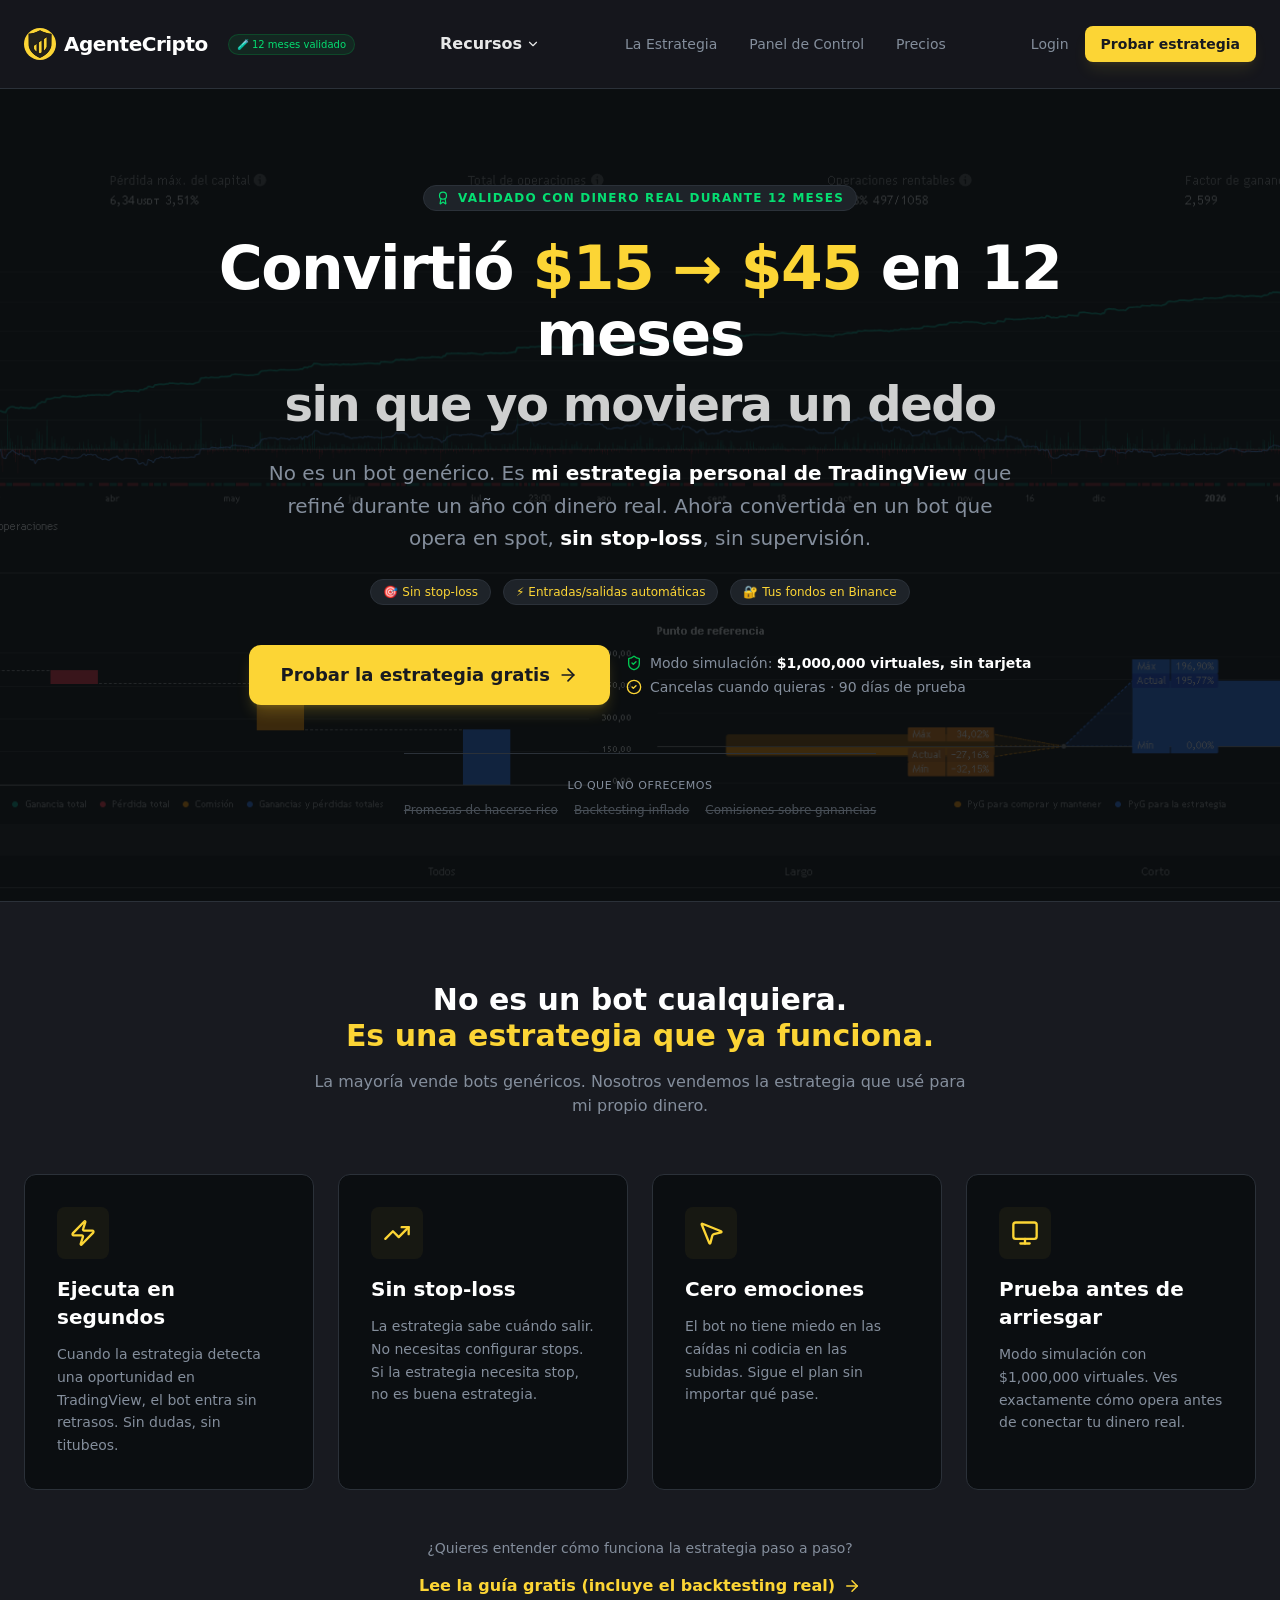
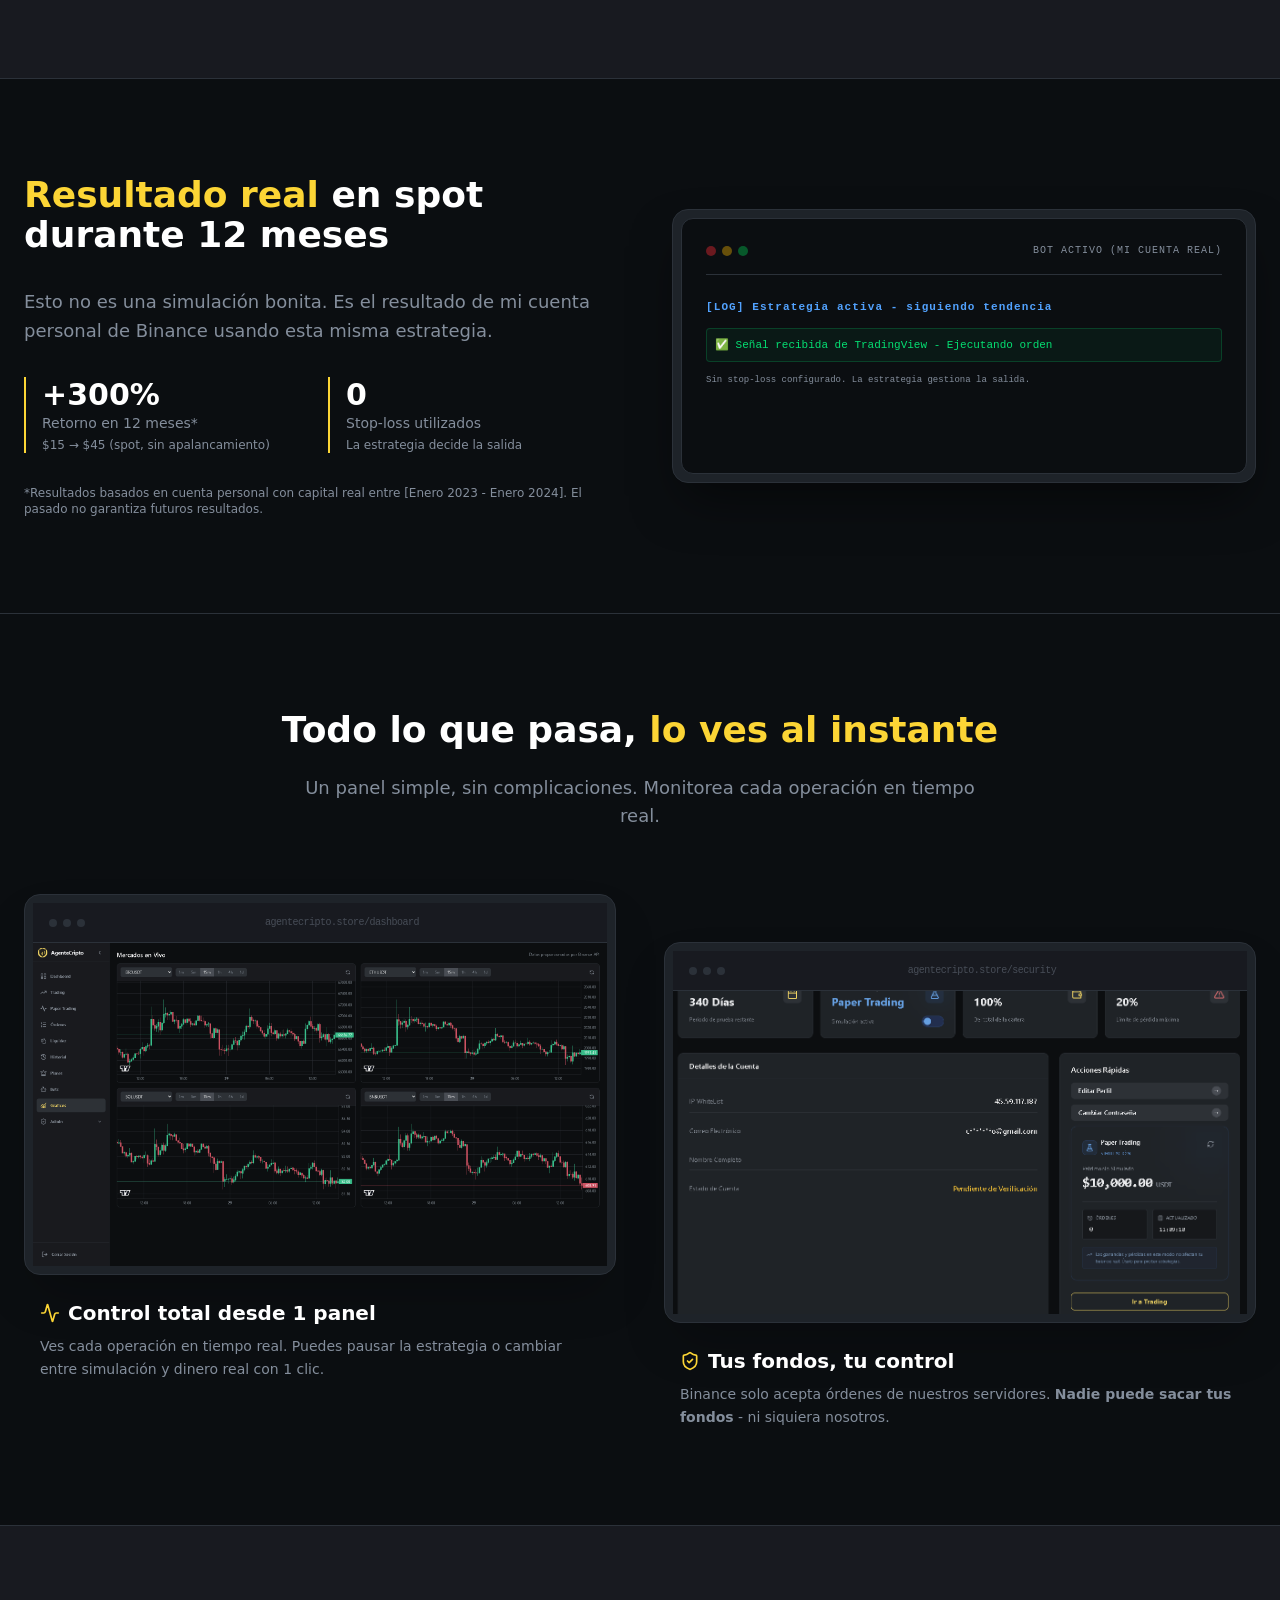
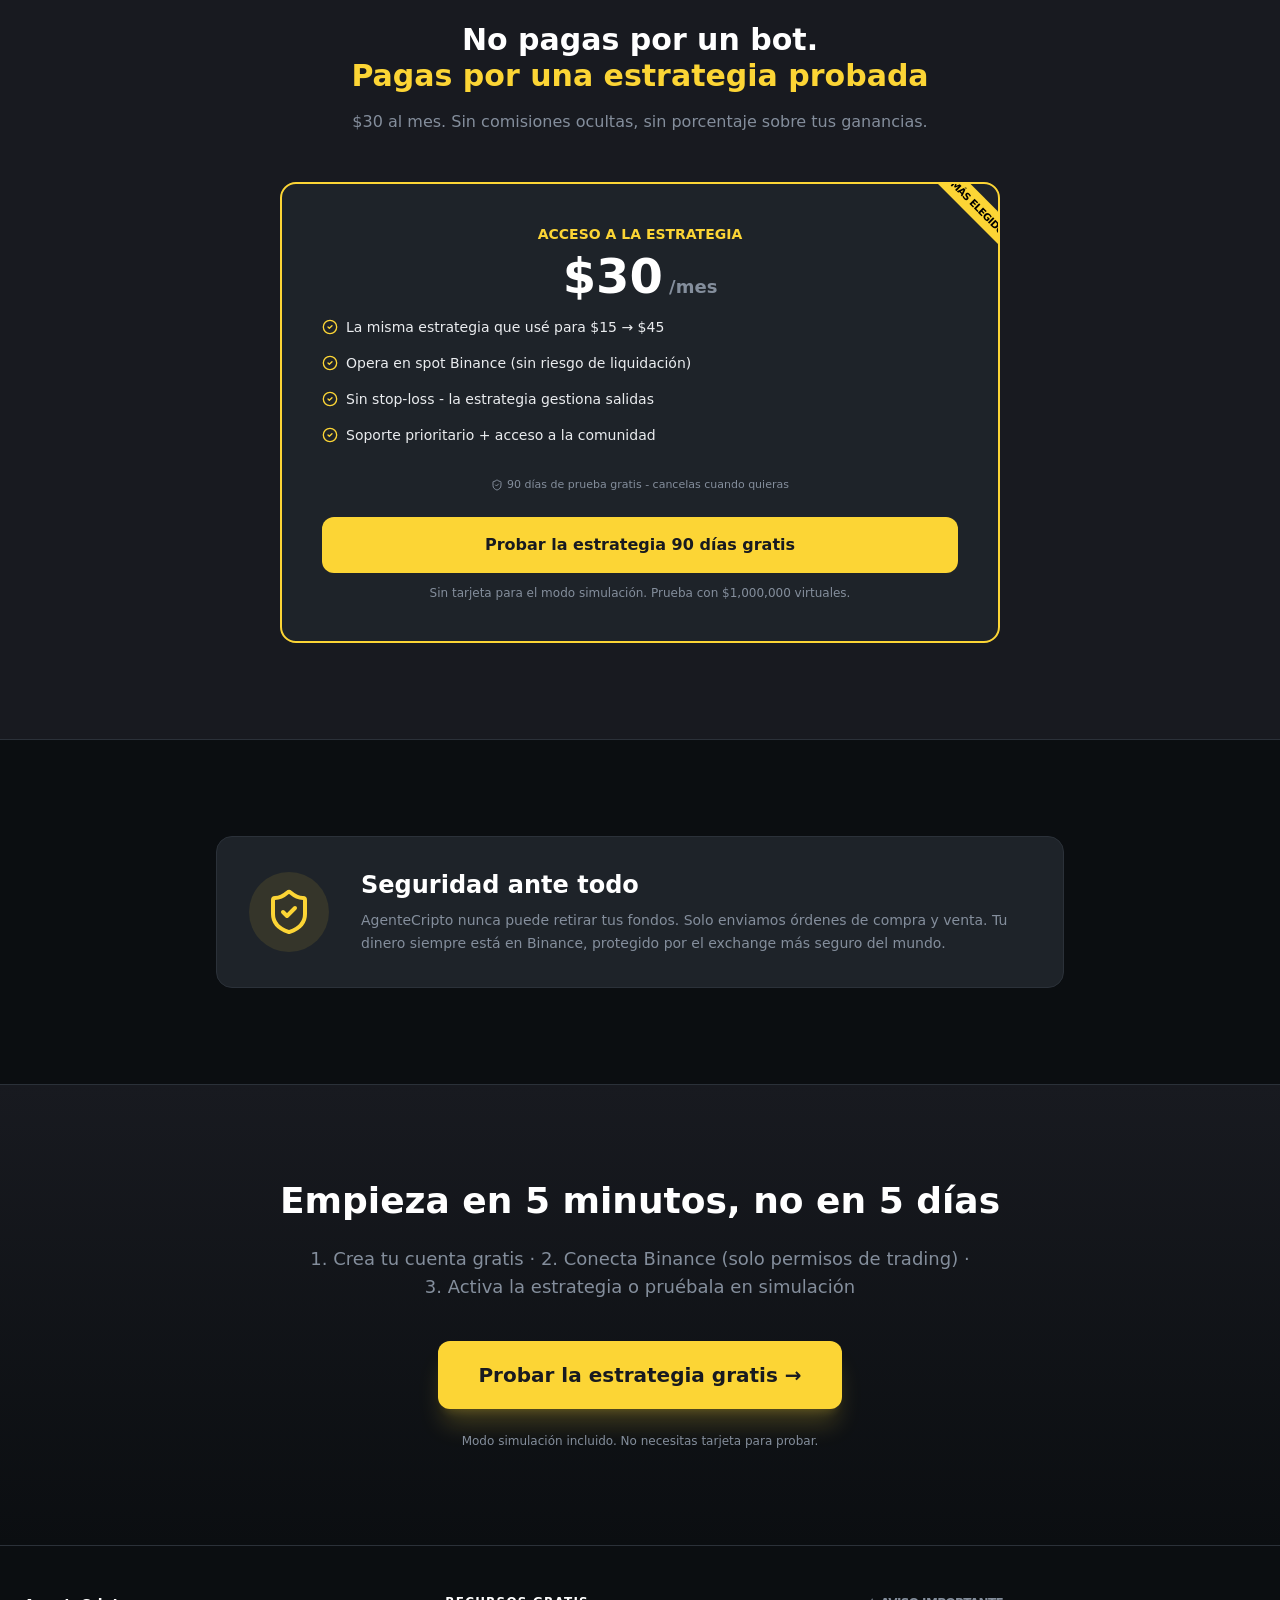
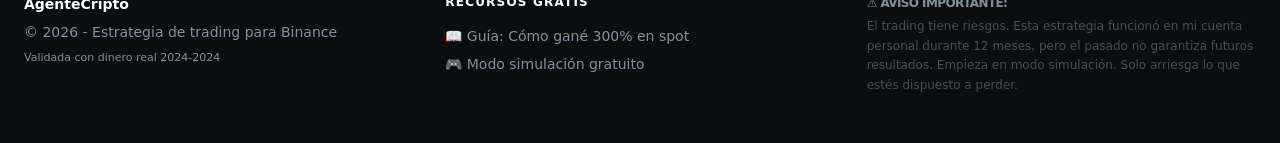
==== commit b1ec9ac7: "actualización de LandigPage" ====
--- a/index.html
+++ b/index.html
@@ -24,8 +24,8 @@
     <link rel="icon" type="image/svg+xml" href="/assets/logoescudo-CZ7S06wX.svg" />
     <meta name="viewport" content="width=device-width, initial-scale=1.0" />
     <title>AgenteCripto - trading bot binance</title>
-    <script type="module" crossorigin src="/assets/index-CdZ9V10G.js"></script>
-    <link rel="stylesheet" crossorigin href="/assets/index-CKeB6Wtk.css">
+    <script type="module" crossorigin src="/assets/index-CBLS8wj4.js"></script>
+    <link rel="stylesheet" crossorigin href="/assets/index-DxX3TRT0.css">
   </head>
   <body>
     <!-- Google Tag Manager (noscript) -->
--- a/assets/index-DxX3TRT0.css
+++ b/assets/index-DxX3TRT0.css
@@ -0,0 +1 @@
+@layer properties{@supports (((-webkit-hyphens:none)) and (not (margin-trim:inline))) or ((-moz-orient:inline) and (not (color:rgb(from red r g b)))){*,:before,:after,::backdrop{--tw-translate-x:0;--tw-translate-y:0;--tw-translate-z:0;--tw-scale-x:1;--tw-scale-y:1;--tw-scale-z:1;--tw-rotate-x:initial;--tw-rotate-y:initial;--tw-rotate-z:initial;--tw-skew-x:initial;--tw-skew-y:initial;--tw-space-y-reverse:0;--tw-divide-y-reverse:0;--tw-border-style:solid;--tw-gradient-position:initial;--tw-gradient-from:#0000;--tw-gradient-via:#0000;--tw-gradient-to:#0000;--tw-gradient-stops:initial;--tw-gradient-via-stops:initial;--tw-gradient-from-position:0%;--tw-gradient-via-position:50%;--tw-gradient-to-position:100%;--tw-leading:initial;--tw-font-weight:initial;--tw-tracking:initial;--tw-shadow:0 0 #0000;--tw-shadow-color:initial;--tw-shadow-alpha:100%;--tw-inset-shadow:0 0 #0000;--tw-inset-shadow-color:initial;--tw-inset-shadow-alpha:100%;--tw-ring-color:initial;--tw-ring-shadow:0 0 #0000;--tw-inset-ring-color:initial;--tw-inset-ring-shadow:0 0 #0000;--tw-ring-inset:initial;--tw-ring-offset-width:0px;--tw-ring-offset-color:#fff;--tw-ring-offset-shadow:0 0 #0000;--tw-blur:initial;--tw-brightness:initial;--tw-contrast:initial;--tw-grayscale:initial;--tw-hue-rotate:initial;--tw-invert:initial;--tw-opacity:initial;--tw-saturate:initial;--tw-sepia:initial;--tw-drop-shadow:initial;--tw-drop-shadow-color:initial;--tw-drop-shadow-alpha:100%;--tw-drop-shadow-size:initial;--tw-backdrop-blur:initial;--tw-backdrop-brightness:initial;--tw-backdrop-contrast:initial;--tw-backdrop-grayscale:initial;--tw-backdrop-hue-rotate:initial;--tw-backdrop-invert:initial;--tw-backdrop-opacity:initial;--tw-backdrop-saturate:initial;--tw-backdrop-sepia:initial;--tw-duration:initial;--tw-ease:initial;--tw-content:""}}}@layer theme{:root,:host{--font-sans:ui-sans-serif,system-ui,sans-serif,"Apple Color Emoji","Segoe UI Emoji","Segoe UI Symbol","Noto Color Emoji";--font-mono:ui-monospace,SFMono-Regular,Menlo,Monaco,Consolas,"Liberation Mono","Courier New",monospace;--color-red-300:oklch(80.8% .114 19.571);--color-red-400:oklch(70.4% .191 22.216);--color-red-500:oklch(63.7% .237 25.331);--color-red-600:oklch(57.7% .245 27.325);--color-orange-400:oklch(75% .183 55.934);--color-orange-500:oklch(70.5% .213 47.604);--color-yellow-400:oklch(85.2% .199 91.936);--color-yellow-500:oklch(79.5% .184 86.047);--color-green-300:oklch(87.1% .15 154.449);--color-green-400:oklch(79.2% .209 151.711);--color-green-500:oklch(72.3% .219 149.579);--color-sky-400:oklch(74.6% .16 232.661);--color-sky-500:oklch(68.5% .169 237.323);--color-blue-300:oklch(80.9% .105 251.813);--color-blue-400:oklch(70.7% .165 254.624);--color-blue-500:oklch(62.3% .214 259.815);--color-blue-900:oklch(37.9% .146 265.522);--color-indigo-400:oklch(67.3% .182 276.935);--color-indigo-500:oklch(58.5% .233 277.117);--color-purple-400:oklch(71.4% .203 305.504);--color-purple-500:oklch(62.7% .265 303.9);--color-gray-300:oklch(87.2% .01 258.338);--color-gray-400:oklch(70.7% .022 261.325);--color-gray-500:oklch(55.1% .027 264.364);--color-gray-600:oklch(44.6% .03 256.802);--color-gray-700:oklch(37.3% .034 259.733);--color-gray-800:oklch(27.8% .033 256.848);--color-black:#000;--color-white:#fff;--spacing:.25rem;--container-xs:20rem;--container-sm:24rem;--container-md:28rem;--container-lg:32rem;--container-2xl:42rem;--container-3xl:48rem;--container-4xl:56rem;--container-5xl:64rem;--container-7xl:80rem;--text-xs:.75rem;--text-xs--line-height:calc(1/.75);--text-sm:.875rem;--text-sm--line-height:calc(1.25/.875);--text-base:1rem;--text-base--line-height: 1.5 ;--text-lg:1.125rem;--text-lg--line-height:calc(1.75/1.125);--text-xl:1.25rem;--text-xl--line-height:calc(1.75/1.25);--text-2xl:1.5rem;--text-2xl--line-height:calc(2/1.5);--text-3xl:1.875rem;--text-3xl--line-height: 1.2 ;--text-4xl:2.25rem;--text-4xl--line-height:calc(2.5/2.25);--text-5xl:3rem;--text-5xl--line-height:1;--text-6xl:3.75rem;--text-6xl--line-height:1;--font-weight-normal:400;--font-weight-medium:500;--font-weight-semibold:600;--font-weight-bold:700;--font-weight-extrabold:800;--tracking-tighter:-.05em;--tracking-tight:-.025em;--tracking-wide:.025em;--tracking-wider:.05em;--tracking-widest:.1em;--leading-tight:1.25;--leading-relaxed:1.625;--radius-md:.375rem;--radius-lg:.5rem;--radius-xl:.75rem;--radius-2xl:1rem;--radius-3xl:1.5rem;--ease-in-out:cubic-bezier(.4,0,.2,1);--animate-spin:spin 1s linear infinite;--animate-pulse:pulse 2s cubic-bezier(.4,0,.6,1)infinite;--blur-sm:8px;--blur-md:12px;--blur-xl:24px;--blur-2xl:40px;--aspect-video:16/9;--default-transition-duration:.15s;--default-transition-timing-function:cubic-bezier(.4,0,.2,1);--default-font-family:var(--font-sans);--default-mono-font-family:var(--font-mono)}}@layer base{*,:after,:before,::backdrop{box-sizing:border-box;border:0 solid;margin:0;padding:0}::file-selector-button{box-sizing:border-box;border:0 solid;margin:0;padding:0}html,:host{-webkit-text-size-adjust:100%;tab-size:4;line-height:1.5;font-family:var(--default-font-family,ui-sans-serif,system-ui,sans-serif,"Apple Color Emoji","Segoe UI Emoji","Segoe UI Symbol","Noto Color Emoji");font-feature-settings:var(--default-font-feature-settings,normal);font-variation-settings:var(--default-font-variation-settings,normal);-webkit-tap-highlight-color:transparent}hr{height:0;color:inherit;border-top-width:1px}abbr:where([title]){-webkit-text-decoration:underline dotted;text-decoration:underline dotted}h1,h2,h3,h4,h5,h6{font-size:inherit;font-weight:inherit}a{color:inherit;-webkit-text-decoration:inherit;text-decoration:inherit}b,strong{font-weight:bolder}code,kbd,samp,pre{font-family:var(--default-mono-font-family,ui-monospace,SFMono-Regular,Menlo,Monaco,Consolas,"Liberation Mono","Courier New",monospace);font-feature-settings:var(--default-mono-font-feature-settings,normal);font-variation-settings:var(--default-mono-font-variation-settings,normal);font-size:1em}small{font-size:80%}sub,sup{vertical-align:baseline;font-size:75%;line-height:0;position:relative}sub{bottom:-.25em}sup{top:-.5em}table{text-indent:0;border-color:inherit;border-collapse:collapse}:-moz-focusring{outline:auto}progress{vertical-align:baseline}summary{display:list-item}ol,ul,menu{list-style:none}img,svg,video,canvas,audio,iframe,embed,object{vertical-align:middle;display:block}img,video{max-width:100%;height:auto}button,input,select,optgroup,textarea{font:inherit;font-feature-settings:inherit;font-variation-settings:inherit;letter-spacing:inherit;color:inherit;opacity:1;background-color:#0000;border-radius:0}::file-selector-button{font:inherit;font-feature-settings:inherit;font-variation-settings:inherit;letter-spacing:inherit;color:inherit;opacity:1;background-color:#0000;border-radius:0}:where(select:is([multiple],[size])) optgroup{font-weight:bolder}:where(select:is([multiple],[size])) optgroup option{padding-inline-start:20px}::file-selector-button{margin-inline-end:4px}::placeholder{opacity:1}@supports (not ((-webkit-appearance:-apple-pay-button))) or (contain-intrinsic-size:1px){::placeholder{color:currentColor}@supports (color:color-mix(in lab,red,red)){::placeholder{color:color-mix(in oklab,currentcolor 50%,transparent)}}}textarea{resize:vertical}::-webkit-search-decoration{-webkit-appearance:none}::-webkit-date-and-time-value{min-height:1lh;text-align:inherit}::-webkit-datetime-edit{display:inline-flex}::-webkit-datetime-edit-fields-wrapper{padding:0}::-webkit-datetime-edit{padding-block:0}::-webkit-datetime-edit-year-field{padding-block:0}::-webkit-datetime-edit-month-field{padding-block:0}::-webkit-datetime-edit-day-field{padding-block:0}::-webkit-datetime-edit-hour-field{padding-block:0}::-webkit-datetime-edit-minute-field{padding-block:0}::-webkit-datetime-edit-second-field{padding-block:0}::-webkit-datetime-edit-millisecond-field{padding-block:0}::-webkit-datetime-edit-meridiem-field{padding-block:0}::-webkit-calendar-picker-indicator{line-height:1}:-moz-ui-invalid{box-shadow:none}button,input:where([type=button],[type=reset],[type=submit]){appearance:button}::file-selector-button{appearance:button}::-webkit-inner-spin-button{height:auto}::-webkit-outer-spin-button{height:auto}[hidden]:where(:not([hidden=until-found])){display:none!important}}@layer components;@layer utilities{.pointer-events-none{pointer-events:none}.invisible{visibility:hidden}.visible{visibility:visible}.sr-only{clip-path:inset(50%);white-space:nowrap;border-width:0;width:1px;height:1px;margin:-1px;padding:0;position:absolute;overflow:hidden}.absolute{position:absolute}.fixed{position:fixed}.relative{position:relative}.sticky{position:sticky}.inset-0{inset:calc(var(--spacing)*0)}.inset-y-0{inset-block:calc(var(--spacing)*0)}.-top-4{top:calc(var(--spacing)*-4)}.-top-6{top:calc(var(--spacing)*-6)}.top-0{top:calc(var(--spacing)*0)}.top-1{top:calc(var(--spacing)*1)}.top-1\/2{top:50%}.top-2\.5{top:calc(var(--spacing)*2.5)}.top-4{top:calc(var(--spacing)*4)}.top-6{top:calc(var(--spacing)*6)}.top-full{top:100%}.-right-4{right:calc(var(--spacing)*-4)}.-right-6{right:calc(var(--spacing)*-6)}.right-0{right:calc(var(--spacing)*0)}.right-3{right:calc(var(--spacing)*3)}.right-4{right:calc(var(--spacing)*4)}.bottom-full{bottom:100%}.left-0{left:calc(var(--spacing)*0)}.left-1{left:calc(var(--spacing)*1)}.left-1\/2{left:50%}.left-3{left:calc(var(--spacing)*3)}.left-full{left:100%}.z-10{z-index:10}.z-20{z-index:20}.z-50{z-index:50}.z-\[100\]{z-index:100}.col-span-2{grid-column:span 2/span 2}.mx-auto{margin-inline:auto}.my-1{margin-block:calc(var(--spacing)*1)}.my-2{margin-block:calc(var(--spacing)*2)}.my-8{margin-block:calc(var(--spacing)*8)}.my-10{margin-block:calc(var(--spacing)*10)}.my-16{margin-block:calc(var(--spacing)*16)}.mt-0\.5{margin-top:calc(var(--spacing)*.5)}.mt-1{margin-top:calc(var(--spacing)*1)}.mt-2{margin-top:calc(var(--spacing)*2)}.mt-3{margin-top:calc(var(--spacing)*3)}.mt-4{margin-top:calc(var(--spacing)*4)}.mt-6{margin-top:calc(var(--spacing)*6)}.mt-8{margin-top:calc(var(--spacing)*8)}.mt-9{margin-top:calc(var(--spacing)*9)}.mt-10{margin-top:calc(var(--spacing)*10)}.mt-12{margin-top:calc(var(--spacing)*12)}.mt-16{margin-top:calc(var(--spacing)*16)}.mr-2{margin-right:calc(var(--spacing)*2)}.mr-4{margin-right:calc(var(--spacing)*4)}.mr-8{margin-right:calc(var(--spacing)*8)}.mb-1{margin-bottom:calc(var(--spacing)*1)}.mb-1\.5{margin-bottom:calc(var(--spacing)*1.5)}.mb-2{margin-bottom:calc(var(--spacing)*2)}.mb-3{margin-bottom:calc(var(--spacing)*3)}.mb-4{margin-bottom:calc(var(--spacing)*4)}.mb-6{margin-bottom:calc(var(--spacing)*6)}.mb-8{margin-bottom:calc(var(--spacing)*8)}.mb-10{margin-bottom:calc(var(--spacing)*10)}.mb-12{margin-bottom:calc(var(--spacing)*12)}.mb-14{margin-bottom:calc(var(--spacing)*14)}.mb-16{margin-bottom:calc(var(--spacing)*16)}.mb-20{margin-bottom:calc(var(--spacing)*20)}.ml-1{margin-left:calc(var(--spacing)*1)}.ml-2{margin-left:calc(var(--spacing)*2)}.ml-3{margin-left:calc(var(--spacing)*3)}.ml-4{margin-left:calc(var(--spacing)*4)}.ml-8{margin-left:calc(var(--spacing)*8)}.ml-auto{margin-left:auto}.line-clamp-4{-webkit-line-clamp:4;-webkit-box-orient:vertical;display:-webkit-box;overflow:hidden}.block{display:block}.contents{display:contents}.flex{display:flex}.grid{display:grid}.hidden{display:none}.inline-block{display:inline-block}.inline-flex{display:inline-flex}.aspect-video{aspect-ratio:var(--aspect-video)}.h-0{height:calc(var(--spacing)*0)}.h-1{height:calc(var(--spacing)*1)}.h-1\.5{height:calc(var(--spacing)*1.5)}.h-2{height:calc(var(--spacing)*2)}.h-2\.5{height:calc(var(--spacing)*2.5)}.h-3{height:calc(var(--spacing)*3)}.h-3\/4{height:75%}.h-4{height:calc(var(--spacing)*4)}.h-5{height:calc(var(--spacing)*5)}.h-6{height:calc(var(--spacing)*6)}.h-8{height:calc(var(--spacing)*8)}.h-10{height:calc(var(--spacing)*10)}.h-12{height:calc(var(--spacing)*12)}.h-16{height:calc(var(--spacing)*16)}.h-24{height:calc(var(--spacing)*24)}.h-32{height:calc(var(--spacing)*32)}.h-64{height:calc(var(--spacing)*64)}.h-\[300px\]{height:300px}.h-\[400px\]{height:400px}.h-fit{height:fit-content}.h-full{height:100%}.h-px{height:1px}.h-screen{height:100vh}.max-h-\[90vh\]{max-height:90vh}.max-h-\[150px\]{max-height:150px}.min-h-\[200px\]{min-height:200px}.min-h-\[500px\]{min-height:500px}.min-h-screen{min-height:100vh}.w-1{width:calc(var(--spacing)*1)}.w-1\/2{width:50%}.w-1\/3{width:33.3333%}.w-2{width:calc(var(--spacing)*2)}.w-2\.5{width:calc(var(--spacing)*2.5)}.w-3{width:calc(var(--spacing)*3)}.w-3\/4{width:75%}.w-4{width:calc(var(--spacing)*4)}.w-5{width:calc(var(--spacing)*5)}.w-7{width:calc(var(--spacing)*7)}.w-8{width:calc(var(--spacing)*8)}.w-9{width:calc(var(--spacing)*9)}.w-10{width:calc(var(--spacing)*10)}.w-11{width:calc(var(--spacing)*11)}.w-12{width:calc(var(--spacing)*12)}.w-16{width:calc(var(--spacing)*16)}.w-20{width:calc(var(--spacing)*20)}.w-24{width:calc(var(--spacing)*24)}.w-32{width:calc(var(--spacing)*32)}.w-48{width:calc(var(--spacing)*48)}.w-64{width:calc(var(--spacing)*64)}.w-fit{width:fit-content}.w-full{width:100%}.max-w-2xl{max-width:var(--container-2xl)}.max-w-3xl{max-width:var(--container-3xl)}.max-w-4xl{max-width:var(--container-4xl)}.max-w-5xl{max-width:var(--container-5xl)}.max-w-7xl{max-width:var(--container-7xl)}.max-w-\[450px\]{max-width:450px}.max-w-\[480px\]{max-width:480px}.max-w-lg{max-width:var(--container-lg)}.max-w-md{max-width:var(--container-md)}.max-w-none{max-width:none}.max-w-sm{max-width:var(--container-sm)}.max-w-xs{max-width:var(--container-xs)}.min-w-0{min-width:calc(var(--spacing)*0)}.min-w-\[22px\]{min-width:22px}.min-w-\[32px\]{min-width:32px}.min-w-\[200px\]{min-width:200px}.flex-1{flex:1}.shrink-0{flex-shrink:0}.border-collapse{border-collapse:collapse}.-translate-x-1\/2{--tw-translate-x: -50% ;translate:var(--tw-translate-x)var(--tw-translate-y)}.translate-x-0{--tw-translate-x:calc(var(--spacing)*0);translate:var(--tw-translate-x)var(--tw-translate-y)}.translate-x-1{--tw-translate-x:calc(var(--spacing)*1);translate:var(--tw-translate-x)var(--tw-translate-y)}.translate-x-4{--tw-translate-x:calc(var(--spacing)*4);translate:var(--tw-translate-x)var(--tw-translate-y)}.translate-x-5{--tw-translate-x:calc(var(--spacing)*5);translate:var(--tw-translate-x)var(--tw-translate-y)}.translate-x-6{--tw-translate-x:calc(var(--spacing)*6);translate:var(--tw-translate-x)var(--tw-translate-y)}.translate-x-8{--tw-translate-x:calc(var(--spacing)*8);translate:var(--tw-translate-x)var(--tw-translate-y)}.translate-x-\[-100\%\]{--tw-translate-x:-100%;translate:var(--tw-translate-x)var(--tw-translate-y)}.-translate-y-1\/2{--tw-translate-y: -50% ;translate:var(--tw-translate-x)var(--tw-translate-y)}.translate-y-3{--tw-translate-y:calc(var(--spacing)*3);translate:var(--tw-translate-x)var(--tw-translate-y)}.scale-100{--tw-scale-x:100%;--tw-scale-y:100%;--tw-scale-z:100%;scale:var(--tw-scale-x)var(--tw-scale-y)}.rotate-45{rotate:45deg}.rotate-90{rotate:90deg}.rotate-180{rotate:180deg}.skew-x-12{--tw-skew-x:skewX(12deg);transform:var(--tw-rotate-x,)var(--tw-rotate-y,)var(--tw-rotate-z,)var(--tw-skew-x,)var(--tw-skew-y,)}.transform{transform:var(--tw-rotate-x,)var(--tw-rotate-y,)var(--tw-rotate-z,)var(--tw-skew-x,)var(--tw-skew-y,)}.animate-\[loading_3s_linear\]{animation:3s linear loading}.animate-\[shimmer_2s_infinite\]{animation:2s infinite shimmer}.animate-pulse{animation:var(--animate-pulse)}.animate-spin{animation:var(--animate-spin)}.cursor-help{cursor:help}.cursor-not-allowed{cursor:not-allowed}.cursor-pointer{cursor:pointer}.resize{resize:both}.resize-none{resize:none}.list-inside{list-style-position:inside}.list-decimal{list-style-type:decimal}.appearance-none{appearance:none}.grid-cols-1{grid-template-columns:repeat(1,minmax(0,1fr))}.grid-cols-2{grid-template-columns:repeat(2,minmax(0,1fr))}.flex-col{flex-direction:column}.flex-wrap{flex-wrap:wrap}.items-baseline{align-items:baseline}.items-center{align-items:center}.items-end{align-items:flex-end}.items-start{align-items:flex-start}.justify-between{justify-content:space-between}.justify-center{justify-content:center}.justify-end{justify-content:flex-end}.gap-1{gap:calc(var(--spacing)*1)}.gap-1\.5{gap:calc(var(--spacing)*1.5)}.gap-2{gap:calc(var(--spacing)*2)}.gap-2\.5{gap:calc(var(--spacing)*2.5)}.gap-3{gap:calc(var(--spacing)*3)}.gap-4{gap:calc(var(--spacing)*4)}.gap-5{gap:calc(var(--spacing)*5)}.gap-6{gap:calc(var(--spacing)*6)}.gap-8{gap:calc(var(--spacing)*8)}.gap-12{gap:calc(var(--spacing)*12)}.gap-16{gap:calc(var(--spacing)*16)}:where(.space-y-1>:not(:last-child)){--tw-space-y-reverse:0;margin-block-start:calc(calc(var(--spacing)*1)*var(--tw-space-y-reverse));margin-block-end:calc(calc(var(--spacing)*1)*calc(1 - var(--tw-space-y-reverse)))}:where(.space-y-2>:not(:last-child)){--tw-space-y-reverse:0;margin-block-start:calc(calc(var(--spacing)*2)*var(--tw-space-y-reverse));margin-block-end:calc(calc(var(--spacing)*2)*calc(1 - var(--tw-space-y-reverse)))}:where(.space-y-3>:not(:last-child)){--tw-space-y-reverse:0;margin-block-start:calc(calc(var(--spacing)*3)*var(--tw-space-y-reverse));margin-block-end:calc(calc(var(--spacing)*3)*calc(1 - var(--tw-space-y-reverse)))}:where(.space-y-4>:not(:last-child)){--tw-space-y-reverse:0;margin-block-start:calc(calc(var(--spacing)*4)*var(--tw-space-y-reverse));margin-block-end:calc(calc(var(--spacing)*4)*calc(1 - var(--tw-space-y-reverse)))}:where(.space-y-5>:not(:last-child)){--tw-space-y-reverse:0;margin-block-start:calc(calc(var(--spacing)*5)*var(--tw-space-y-reverse));margin-block-end:calc(calc(var(--spacing)*5)*calc(1 - var(--tw-space-y-reverse)))}:where(.space-y-6>:not(:last-child)){--tw-space-y-reverse:0;margin-block-start:calc(calc(var(--spacing)*6)*var(--tw-space-y-reverse));margin-block-end:calc(calc(var(--spacing)*6)*calc(1 - var(--tw-space-y-reverse)))}:where(.space-y-8>:not(:last-child)){--tw-space-y-reverse:0;margin-block-start:calc(calc(var(--spacing)*8)*var(--tw-space-y-reverse));margin-block-end:calc(calc(var(--spacing)*8)*calc(1 - var(--tw-space-y-reverse)))}:where(.divide-y>:not(:last-child)){--tw-divide-y-reverse:0;border-bottom-style:var(--tw-border-style);border-top-style:var(--tw-border-style);border-top-width:calc(1px*var(--tw-divide-y-reverse));border-bottom-width:calc(1px*calc(1 - var(--tw-divide-y-reverse)))}:where(.divide-\[\#2b3139\]>:not(:last-child)){border-color:#2b3139}.self-end{align-self:flex-end}.truncate{text-overflow:ellipsis;white-space:nowrap;overflow:hidden}.overflow-hidden{overflow:hidden}.overflow-x-auto{overflow-x:auto}.overflow-y-auto{overflow-y:auto}.rounded{border-radius:.25rem}.rounded-2xl{border-radius:var(--radius-2xl)}.rounded-3xl{border-radius:var(--radius-3xl)}.rounded-full{border-radius:3.40282e38px}.rounded-lg{border-radius:var(--radius-lg)}.rounded-md{border-radius:var(--radius-md)}.rounded-xl{border-radius:var(--radius-xl)}.rounded-r-2xl{border-top-right-radius:var(--radius-2xl);border-bottom-right-radius:var(--radius-2xl)}.rounded-b-xl{border-bottom-right-radius:var(--radius-xl);border-bottom-left-radius:var(--radius-xl)}.border{border-style:var(--tw-border-style);border-width:1px}.border-2{border-style:var(--tw-border-style);border-width:2px}.border-y{border-block-style:var(--tw-border-style);border-block-width:1px}.border-t{border-top-style:var(--tw-border-style);border-top-width:1px}.border-r{border-right-style:var(--tw-border-style);border-right-width:1px}.border-b{border-bottom-style:var(--tw-border-style);border-bottom-width:1px}.border-l-2{border-left-style:var(--tw-border-style);border-left-width:2px}.border-l-4{border-left-style:var(--tw-border-style);border-left-width:4px}.border-dashed{--tw-border-style:dashed;border-style:dashed}.border-none{--tw-border-style:none;border-style:none}.border-\[\#2b3139\]{border-color:#2b3139}.border-\[\#2b3139\]\/50{border-color:#2b313980}.border-\[\#474d57\]{border-color:#474d57}.border-\[\#FCD535\]{border-color:#fcd535}.border-\[\#FCD535\]\/20{border-color:#fcd53533}.border-\[\#FCD535\]\/30{border-color:#fcd5354d}.border-\[\#FCD535\]\/40{border-color:#fcd53566}.border-\[\#FCD535\]\/50{border-color:#fcd53580}.border-blue-400\/20{border-color:#54a2ff33}@supports (color:color-mix(in lab,red,red)){.border-blue-400\/20{border-color:color-mix(in oklab,var(--color-blue-400)20%,transparent)}}.border-blue-500\/10{border-color:#3080ff1a}@supports (color:color-mix(in lab,red,red)){.border-blue-500\/10{border-color:color-mix(in oklab,var(--color-blue-500)10%,transparent)}}.border-blue-500\/20{border-color:#3080ff33}@supports (color:color-mix(in lab,red,red)){.border-blue-500\/20{border-color:color-mix(in oklab,var(--color-blue-500)20%,transparent)}}.border-blue-500\/30{border-color:#3080ff4d}@supports (color:color-mix(in lab,red,red)){.border-blue-500\/30{border-color:color-mix(in oklab,var(--color-blue-500)30%,transparent)}}.border-blue-500\/50{border-color:#3080ff80}@supports (color:color-mix(in lab,red,red)){.border-blue-500\/50{border-color:color-mix(in oklab,var(--color-blue-500)50%,transparent)}}.border-current{border-color:currentColor}.border-gray-400\/20{border-color:#99a1af33}@supports (color:color-mix(in lab,red,red)){.border-gray-400\/20{border-color:color-mix(in oklab,var(--color-gray-400)20%,transparent)}}.border-gray-500\/20{border-color:#6a728233}@supports (color:color-mix(in lab,red,red)){.border-gray-500\/20{border-color:color-mix(in oklab,var(--color-gray-500)20%,transparent)}}.border-gray-500\/50{border-color:#6a728280}@supports (color:color-mix(in lab,red,red)){.border-gray-500\/50{border-color:color-mix(in oklab,var(--color-gray-500)50%,transparent)}}.border-gray-600{border-color:var(--color-gray-600)}.border-gray-800{border-color:var(--color-gray-800)}.border-green-400\/20{border-color:#05df7233}@supports (color:color-mix(in lab,red,red)){.border-green-400\/20{border-color:color-mix(in oklab,var(--color-green-400)20%,transparent)}}.border-green-500\/20{border-color:#00c75833}@supports (color:color-mix(in lab,red,red)){.border-green-500\/20{border-color:color-mix(in oklab,var(--color-green-500)20%,transparent)}}.border-green-500\/30{border-color:#00c7584d}@supports (color:color-mix(in lab,red,red)){.border-green-500\/30{border-color:color-mix(in oklab,var(--color-green-500)30%,transparent)}}.border-green-500\/50{border-color:#00c75880}@supports (color:color-mix(in lab,red,red)){.border-green-500\/50{border-color:color-mix(in oklab,var(--color-green-500)50%,transparent)}}.border-indigo-500\/20{border-color:#625fff33}@supports (color:color-mix(in lab,red,red)){.border-indigo-500\/20{border-color:color-mix(in oklab,var(--color-indigo-500)20%,transparent)}}.border-orange-500\/50{border-color:#fe6e0080}@supports (color:color-mix(in lab,red,red)){.border-orange-500\/50{border-color:color-mix(in oklab,var(--color-orange-500)50%,transparent)}}.border-purple-500\/50{border-color:#ac4bff80}@supports (color:color-mix(in lab,red,red)){.border-purple-500\/50{border-color:color-mix(in oklab,var(--color-purple-500)50%,transparent)}}.border-red-400\/20{border-color:#ff656833}@supports (color:color-mix(in lab,red,red)){.border-red-400\/20{border-color:color-mix(in oklab,var(--color-red-400)20%,transparent)}}.border-red-500{border-color:var(--color-red-500)}.border-red-500\/20{border-color:#fb2c3633}@supports (color:color-mix(in lab,red,red)){.border-red-500\/20{border-color:color-mix(in oklab,var(--color-red-500)20%,transparent)}}.border-red-500\/30{border-color:#fb2c364d}@supports (color:color-mix(in lab,red,red)){.border-red-500\/30{border-color:color-mix(in oklab,var(--color-red-500)30%,transparent)}}.border-red-500\/50{border-color:#fb2c3680}@supports (color:color-mix(in lab,red,red)){.border-red-500\/50{border-color:color-mix(in oklab,var(--color-red-500)50%,transparent)}}.border-red-600\/50{border-color:#e4001480}@supports (color:color-mix(in lab,red,red)){.border-red-600\/50{border-color:color-mix(in oklab,var(--color-red-600)50%,transparent)}}.border-sky-500\/20{border-color:#00a5ef33}@supports (color:color-mix(in lab,red,red)){.border-sky-500\/20{border-color:color-mix(in oklab,var(--color-sky-500)20%,transparent)}}.border-transparent{border-color:#0000}.border-yellow-500\/20{border-color:#edb20033}@supports (color:color-mix(in lab,red,red)){.border-yellow-500\/20{border-color:color-mix(in oklab,var(--color-yellow-500)20%,transparent)}}.border-yellow-500\/50{border-color:#edb20080}@supports (color:color-mix(in lab,red,red)){.border-yellow-500\/50{border-color:color-mix(in oklab,var(--color-yellow-500)50%,transparent)}}.border-t-transparent{border-top-color:#0000}.bg-\[\#0b0e11\]{background-color:#0b0e11}.bg-\[\#0b0e11\]\/20{background-color:#0b0e1133}.bg-\[\#0b0e11\]\/30{background-color:#0b0e114d}.bg-\[\#0b0e11\]\/50{background-color:#0b0e1180}.bg-\[\#0b0e11\]\/80{background-color:#0b0e11cc}.bg-\[\#1e2329\]{background-color:#1e2329}.bg-\[\#2b3139\]{background-color:#2b3139}.bg-\[\#2b3139\]\/30{background-color:#2b31394d}.bg-\[\#2b3139\]\/50{background-color:#2b313980}.bg-\[\#161a1e\]{background-color:#161a1e}.bg-\[\#181a20\]{background-color:#181a20}.bg-\[\#181a20\]\/80{background-color:#181a20cc}.bg-\[\#252a30\]{background-color:#252a30}.bg-\[\#474d57\]{background-color:#474d57}.bg-\[\#848e9c\]{background-color:#848e9c}.bg-\[\#FCD535\]{background-color:#fcd535}.bg-\[\#FCD535\]\/5{background-color:#fcd5350d}.bg-\[\#FCD535\]\/10{background-color:#fcd5351a}.bg-\[\#FCD535\]\/20{background-color:#fcd53533}.bg-\[\#FCD535\]\/30{background-color:#fcd5354d}.bg-black{background-color:var(--color-black)}.bg-black\/60{background-color:#0009}@supports (color:color-mix(in lab,red,red)){.bg-black\/60{background-color:color-mix(in oklab,var(--color-black)60%,transparent)}}.bg-blue-400{background-color:var(--color-blue-400)}.bg-blue-400\/10{background-color:#54a2ff1a}@supports (color:color-mix(in lab,red,red)){.bg-blue-400\/10{background-color:color-mix(in oklab,var(--color-blue-400)10%,transparent)}}.bg-blue-500{background-color:var(--color-blue-500)}.bg-blue-500\/5{background-color:#3080ff0d}@supports (color:color-mix(in lab,red,red)){.bg-blue-500\/5{background-color:color-mix(in oklab,var(--color-blue-500)5%,transparent)}}.bg-blue-500\/10{background-color:#3080ff1a}@supports (color:color-mix(in lab,red,red)){.bg-blue-500\/10{background-color:color-mix(in oklab,var(--color-blue-500)10%,transparent)}}.bg-blue-900\/10{background-color:#1c398e1a}@supports (color:color-mix(in lab,red,red)){.bg-blue-900\/10{background-color:color-mix(in oklab,var(--color-blue-900)10%,transparent)}}.bg-blue-900\/50{background-color:#1c398e80}@supports (color:color-mix(in lab,red,red)){.bg-blue-900\/50{background-color:color-mix(in oklab,var(--color-blue-900)50%,transparent)}}.bg-gray-400\/10{background-color:#99a1af1a}@supports (color:color-mix(in lab,red,red)){.bg-gray-400\/10{background-color:color-mix(in oklab,var(--color-gray-400)10%,transparent)}}.bg-gray-500\/10{background-color:#6a72821a}@supports (color:color-mix(in lab,red,red)){.bg-gray-500\/10{background-color:color-mix(in oklab,var(--color-gray-500)10%,transparent)}}.bg-gray-600{background-color:var(--color-gray-600)}.bg-gray-700{background-color:var(--color-gray-700)}.bg-gray-700\/50{background-color:#36415380}@supports (color:color-mix(in lab,red,red)){.bg-gray-700\/50{background-color:color-mix(in oklab,var(--color-gray-700)50%,transparent)}}.bg-green-400\/5{background-color:#05df720d}@supports (color:color-mix(in lab,red,red)){.bg-green-400\/5{background-color:color-mix(in oklab,var(--color-green-400)5%,transparent)}}.bg-green-400\/10{background-color:#05df721a}@supports (color:color-mix(in lab,red,red)){.bg-green-400\/10{background-color:color-mix(in oklab,var(--color-green-400)10%,transparent)}}.bg-green-500{background-color:var(--color-green-500)}.bg-green-500\/5{background-color:#00c7580d}@supports (color:color-mix(in lab,red,red)){.bg-green-500\/5{background-color:color-mix(in oklab,var(--color-green-500)5%,transparent)}}.bg-green-500\/10{background-color:#00c7581a}@supports (color:color-mix(in lab,red,red)){.bg-green-500\/10{background-color:color-mix(in oklab,var(--color-green-500)10%,transparent)}}.bg-green-500\/20{background-color:#00c75833}@supports (color:color-mix(in lab,red,red)){.bg-green-500\/20{background-color:color-mix(in oklab,var(--color-green-500)20%,transparent)}}.bg-green-500\/40{background-color:#00c75866}@supports (color:color-mix(in lab,red,red)){.bg-green-500\/40{background-color:color-mix(in oklab,var(--color-green-500)40%,transparent)}}.bg-indigo-500\/10{background-color:#625fff1a}@supports (color:color-mix(in lab,red,red)){.bg-indigo-500\/10{background-color:color-mix(in oklab,var(--color-indigo-500)10%,transparent)}}.bg-orange-500\/10{background-color:#fe6e001a}@supports (color:color-mix(in lab,red,red)){.bg-orange-500\/10{background-color:color-mix(in oklab,var(--color-orange-500)10%,transparent)}}.bg-purple-500\/10{background-color:#ac4bff1a}@supports (color:color-mix(in lab,red,red)){.bg-purple-500\/10{background-color:color-mix(in oklab,var(--color-purple-500)10%,transparent)}}.bg-red-400\/10{background-color:#ff65681a}@supports (color:color-mix(in lab,red,red)){.bg-red-400\/10{background-color:color-mix(in oklab,var(--color-red-400)10%,transparent)}}.bg-red-500{background-color:var(--color-red-500)}.bg-red-500\/5{background-color:#fb2c360d}@supports (color:color-mix(in lab,red,red)){.bg-red-500\/5{background-color:color-mix(in oklab,var(--color-red-500)5%,transparent)}}.bg-red-500\/10{background-color:#fb2c361a}@supports (color:color-mix(in lab,red,red)){.bg-red-500\/10{background-color:color-mix(in oklab,var(--color-red-500)10%,transparent)}}.bg-red-500\/20{background-color:#fb2c3633}@supports (color:color-mix(in lab,red,red)){.bg-red-500\/20{background-color:color-mix(in oklab,var(--color-red-500)20%,transparent)}}.bg-red-500\/40{background-color:#fb2c3666}@supports (color:color-mix(in lab,red,red)){.bg-red-500\/40{background-color:color-mix(in oklab,var(--color-red-500)40%,transparent)}}.bg-red-600\/10{background-color:#e400141a}@supports (color:color-mix(in lab,red,red)){.bg-red-600\/10{background-color:color-mix(in oklab,var(--color-red-600)10%,transparent)}}.bg-sky-500\/10{background-color:#00a5ef1a}@supports (color:color-mix(in lab,red,red)){.bg-sky-500\/10{background-color:color-mix(in oklab,var(--color-sky-500)10%,transparent)}}.bg-white{background-color:var(--color-white)}.bg-yellow-500\/5{background-color:#edb2000d}@supports (color:color-mix(in lab,red,red)){.bg-yellow-500\/5{background-color:color-mix(in oklab,var(--color-yellow-500)5%,transparent)}}.bg-yellow-500\/10{background-color:#edb2001a}@supports (color:color-mix(in lab,red,red)){.bg-yellow-500\/10{background-color:color-mix(in oklab,var(--color-yellow-500)10%,transparent)}}.bg-yellow-500\/40{background-color:#edb20066}@supports (color:color-mix(in lab,red,red)){.bg-yellow-500\/40{background-color:color-mix(in oklab,var(--color-yellow-500)40%,transparent)}}.bg-gradient-to-b{--tw-gradient-position:to bottom in oklab;background-image:linear-gradient(var(--tw-gradient-stops))}.bg-gradient-to-r{--tw-gradient-position:to right in oklab;background-image:linear-gradient(var(--tw-gradient-stops))}.bg-\[radial-gradient\(ellipse_at_top\,_var\(--tw-gradient-stops\)\)\]{background-image:radial-gradient(ellipse at top,var(--tw-gradient-stops))}.from-\[\#181a20\]{--tw-gradient-from:#181a20;--tw-gradient-stops:var(--tw-gradient-via-stops,var(--tw-gradient-position),var(--tw-gradient-from)var(--tw-gradient-from-position),var(--tw-gradient-to)var(--tw-gradient-to-position))}.from-\[\#FCD535\]\/10{--tw-gradient-from:oklab(88.1367% -.0124003 .167368/.1);--tw-gradient-stops:var(--tw-gradient-via-stops,var(--tw-gradient-position),var(--tw-gradient-from)var(--tw-gradient-from-position),var(--tw-gradient-to)var(--tw-gradient-to-position))}.from-transparent{--tw-gradient-from:transparent;--tw-gradient-stops:var(--tw-gradient-via-stops,var(--tw-gradient-position),var(--tw-gradient-from)var(--tw-gradient-from-position),var(--tw-gradient-to)var(--tw-gradient-to-position))}.via-\[\#0b0e11\]\/60{--tw-gradient-via:oklab(16.1829% -.0029636 -.00745556/.6);--tw-gradient-via-stops:var(--tw-gradient-position),var(--tw-gradient-from)var(--tw-gradient-from-position),var(--tw-gradient-via)var(--tw-gradient-via-position),var(--tw-gradient-to)var(--tw-gradient-to-position);--tw-gradient-stops:var(--tw-gradient-via-stops)}.via-white\/5{--tw-gradient-via:#ffffff0d}@supports (color:color-mix(in lab,red,red)){.via-white\/5{--tw-gradient-via:color-mix(in oklab,var(--color-white)5%,transparent)}}.via-white\/5{--tw-gradient-via-stops:var(--tw-gradient-position),var(--tw-gradient-from)var(--tw-gradient-from-position),var(--tw-gradient-via)var(--tw-gradient-via-position),var(--tw-gradient-to)var(--tw-gradient-to-position);--tw-gradient-stops:var(--tw-gradient-via-stops)}.to-\[\#0b0e11\]{--tw-gradient-to:#0b0e11;--tw-gradient-stops:var(--tw-gradient-via-stops,var(--tw-gradient-position),var(--tw-gradient-from)var(--tw-gradient-from-position),var(--tw-gradient-to)var(--tw-gradient-to-position))}.to-transparent{--tw-gradient-to:transparent;--tw-gradient-stops:var(--tw-gradient-via-stops,var(--tw-gradient-position),var(--tw-gradient-from)var(--tw-gradient-from-position),var(--tw-gradient-to)var(--tw-gradient-to-position))}.bg-cover{background-size:cover}.bg-center{background-position:50%}.bg-no-repeat{background-repeat:no-repeat}.object-contain{object-fit:contain}.object-cover{object-fit:cover}.p-1{padding:calc(var(--spacing)*1)}.p-1\.5{padding:calc(var(--spacing)*1.5)}.p-2{padding:calc(var(--spacing)*2)}.p-2\.5{padding:calc(var(--spacing)*2.5)}.p-3{padding:calc(var(--spacing)*3)}.p-4{padding:calc(var(--spacing)*4)}.p-5{padding:calc(var(--spacing)*5)}.p-6{padding:calc(var(--spacing)*6)}.p-8{padding:calc(var(--spacing)*8)}.p-10{padding:calc(var(--spacing)*10)}.p-12{padding:calc(var(--spacing)*12)}.px-1{padding-inline:calc(var(--spacing)*1)}.px-1\.5{padding-inline:calc(var(--spacing)*1.5)}.px-2{padding-inline:calc(var(--spacing)*2)}.px-2\.5{padding-inline:calc(var(--spacing)*2.5)}.px-3{padding-inline:calc(var(--spacing)*3)}.px-4{padding-inline:calc(var(--spacing)*4)}.px-6{padding-inline:calc(var(--spacing)*6)}.px-8{padding-inline:calc(var(--spacing)*8)}.px-10{padding-inline:calc(var(--spacing)*10)}.py-0\.5{padding-block:calc(var(--spacing)*.5)}.py-1{padding-block:calc(var(--spacing)*1)}.py-1\.5{padding-block:calc(var(--spacing)*1.5)}.py-2{padding-block:calc(var(--spacing)*2)}.py-2\.5{padding-block:calc(var(--spacing)*2.5)}.py-3{padding-block:calc(var(--spacing)*3)}.py-4{padding-block:calc(var(--spacing)*4)}.py-5{padding-block:calc(var(--spacing)*5)}.py-6{padding-block:calc(var(--spacing)*6)}.py-8{padding-block:calc(var(--spacing)*8)}.py-10{padding-block:calc(var(--spacing)*10)}.py-12{padding-block:calc(var(--spacing)*12)}.py-16{padding-block:calc(var(--spacing)*16)}.py-20{padding-block:calc(var(--spacing)*20)}.py-24{padding-block:calc(var(--spacing)*24)}.pt-0{padding-top:calc(var(--spacing)*0)}.pt-2{padding-top:calc(var(--spacing)*2)}.pt-3{padding-top:calc(var(--spacing)*3)}.pt-4{padding-top:calc(var(--spacing)*4)}.pt-6{padding-top:calc(var(--spacing)*6)}.pt-24{padding-top:calc(var(--spacing)*24)}.pr-1{padding-right:calc(var(--spacing)*1)}.pr-2{padding-right:calc(var(--spacing)*2)}.pr-3{padding-right:calc(var(--spacing)*3)}.pr-4{padding-right:calc(var(--spacing)*4)}.pr-10{padding-right:calc(var(--spacing)*10)}.pb-0{padding-bottom:calc(var(--spacing)*0)}.pb-2{padding-bottom:calc(var(--spacing)*2)}.pb-3{padding-bottom:calc(var(--spacing)*3)}.pb-4{padding-bottom:calc(var(--spacing)*4)}.pb-6{padding-bottom:calc(var(--spacing)*6)}.pb-20{padding-bottom:calc(var(--spacing)*20)}.pb-\[56\.25\%\]{padding-bottom:56.25%}.pl-1{padding-left:calc(var(--spacing)*1)}.pl-3{padding-left:calc(var(--spacing)*3)}.pl-4{padding-left:calc(var(--spacing)*4)}.pl-8{padding-left:calc(var(--spacing)*8)}.pl-9{padding-left:calc(var(--spacing)*9)}.pl-10{padding-left:calc(var(--spacing)*10)}.text-center{text-align:center}.text-left{text-align:left}.text-right{text-align:right}.font-mono{font-family:var(--font-mono)}.font-sans{font-family:var(--font-sans)}.text-2xl{font-size:var(--text-2xl);line-height:var(--tw-leading,var(--text-2xl--line-height))}.text-3xl{font-size:var(--text-3xl);line-height:var(--tw-leading,var(--text-3xl--line-height))}.text-4xl{font-size:var(--text-4xl);line-height:var(--tw-leading,var(--text-4xl--line-height))}.text-5xl{font-size:var(--text-5xl);line-height:var(--tw-leading,var(--text-5xl--line-height))}.text-base{font-size:var(--text-base);line-height:var(--tw-leading,var(--text-base--line-height))}.text-lg{font-size:var(--text-lg);line-height:var(--tw-leading,var(--text-lg--line-height))}.text-sm{font-size:var(--text-sm);line-height:var(--tw-leading,var(--text-sm--line-height))}.text-xl{font-size:var(--text-xl);line-height:var(--tw-leading,var(--text-xl--line-height))}.text-xs{font-size:var(--text-xs);line-height:var(--tw-leading,var(--text-xs--line-height))}.text-\[9px\]{font-size:9px}.text-\[10px\]{font-size:10px}.text-\[11px\]{font-size:11px}.leading-\[1\.1\]{--tw-leading:1.1;line-height:1.1}.leading-none{--tw-leading:1;line-height:1}.leading-relaxed{--tw-leading:var(--leading-relaxed);line-height:var(--leading-relaxed)}.leading-tight{--tw-leading:var(--leading-tight);line-height:var(--leading-tight)}.font-bold{--tw-font-weight:var(--font-weight-bold);font-weight:var(--font-weight-bold)}.font-extrabold{--tw-font-weight:var(--font-weight-extrabold);font-weight:var(--font-weight-extrabold)}.font-medium{--tw-font-weight:var(--font-weight-medium);font-weight:var(--font-weight-medium)}.font-normal{--tw-font-weight:var(--font-weight-normal);font-weight:var(--font-weight-normal)}.font-semibold{--tw-font-weight:var(--font-weight-semibold);font-weight:var(--font-weight-semibold)}.tracking-tight{--tw-tracking:var(--tracking-tight);letter-spacing:var(--tracking-tight)}.tracking-tighter{--tw-tracking:var(--tracking-tighter);letter-spacing:var(--tracking-tighter)}.tracking-wide{--tw-tracking:var(--tracking-wide);letter-spacing:var(--tracking-wide)}.tracking-wider{--tw-tracking:var(--tracking-wider);letter-spacing:var(--tracking-wider)}.tracking-widest{--tw-tracking:var(--tracking-widest);letter-spacing:var(--tracking-widest)}.break-all{word-break:break-all}.whitespace-nowrap{white-space:nowrap}.whitespace-pre-wrap{white-space:pre-wrap}.text-\[\#0b0e11\]{color:#0b0e11}.text-\[\#5e6673\]{color:#5e6673}.text-\[\#181a20\]{color:#181a20}.text-\[\#474d57\]{color:#474d57}.text-\[\#848e9c\]{color:#848e9c}.text-\[\#FCD535\]{color:#fcd535}.text-\[\#eaecef\]{color:#eaecef}.text-black{color:var(--color-black)}.text-blue-300\/60{color:#90c5ff99}@supports (color:color-mix(in lab,red,red)){.text-blue-300\/60{color:color-mix(in oklab,var(--color-blue-300)60%,transparent)}}.text-blue-400{color:var(--color-blue-400)}.text-blue-400\/80{color:#54a2ffcc}@supports (color:color-mix(in lab,red,red)){.text-blue-400\/80{color:color-mix(in oklab,var(--color-blue-400)80%,transparent)}}.text-gray-300{color:var(--color-gray-300)}.text-gray-400{color:var(--color-gray-400)}.text-gray-500{color:var(--color-gray-500)}.text-green-300\/80{color:#7bf1a8cc}@supports (color:color-mix(in lab,red,red)){.text-green-300\/80{color:color-mix(in oklab,var(--color-green-300)80%,transparent)}}.text-green-400{color:var(--color-green-400)}.text-green-500{color:var(--color-green-500)}.text-indigo-400{color:var(--color-indigo-400)}.text-orange-400{color:var(--color-orange-400)}.text-purple-400{color:var(--color-purple-400)}.text-red-300\/80{color:#ffa3a3cc}@supports (color:color-mix(in lab,red,red)){.text-red-300\/80{color:color-mix(in oklab,var(--color-red-300)80%,transparent)}}.text-red-400{color:var(--color-red-400)}.text-red-500{color:var(--color-red-500)}.text-sky-400{color:var(--color-sky-400)}.text-white{color:var(--color-white)}.text-white\/80{color:#fffc}@supports (color:color-mix(in lab,red,red)){.text-white\/80{color:color-mix(in oklab,var(--color-white)80%,transparent)}}.text-white\/90{color:#ffffffe6}@supports (color:color-mix(in lab,red,red)){.text-white\/90{color:color-mix(in oklab,var(--color-white)90%,transparent)}}.text-yellow-400{color:var(--color-yellow-400)}.text-yellow-500{color:var(--color-yellow-500)}.text-yellow-500\/80{color:#edb200cc}@supports (color:color-mix(in lab,red,red)){.text-yellow-500\/80{color:color-mix(in oklab,var(--color-yellow-500)80%,transparent)}}.normal-case{text-transform:none}.uppercase{text-transform:uppercase}.italic{font-style:italic}.line-through{text-decoration-line:line-through}.placeholder-\[\#5e6673\]::placeholder{color:#5e6673}.placeholder-\[\#474d57\]::placeholder{color:#474d57}.placeholder-gray-500::placeholder{color:var(--color-gray-500)}.placeholder-gray-600::placeholder{color:var(--color-gray-600)}.accent-\[\#FCD535\]{accent-color:#fcd535}.accent-red-500{accent-color:var(--color-red-500)}.\[color-scheme\:dark\]{color-scheme:dark}.opacity-0{opacity:0}.opacity-5{opacity:.05}.opacity-10{opacity:.1}.opacity-20{opacity:.2}.opacity-40{opacity:.4}.opacity-50{opacity:.5}.opacity-70{opacity:.7}.opacity-80{opacity:.8}.opacity-100{opacity:1}.shadow{--tw-shadow:0 1px 3px 0 var(--tw-shadow-color,#0000001a),0 1px 2px -1px var(--tw-shadow-color,#0000001a);box-shadow:var(--tw-inset-shadow),var(--tw-inset-ring-shadow),var(--tw-ring-offset-shadow),var(--tw-ring-shadow),var(--tw-shadow)}.shadow-2xl{--tw-shadow:0 25px 50px -12px var(--tw-shadow-color,#00000040);box-shadow:var(--tw-inset-shadow),var(--tw-inset-ring-shadow),var(--tw-ring-offset-shadow),var(--tw-ring-shadow),var(--tw-shadow)}.shadow-\[0_0_10px_rgba\(252\,213\,53\,0\.05\)\]{--tw-shadow:0 0 10px var(--tw-shadow-color,#fcd5350d);box-shadow:var(--tw-inset-shadow),var(--tw-inset-ring-shadow),var(--tw-ring-offset-shadow),var(--tw-ring-shadow),var(--tw-shadow)}.shadow-\[0_0_15px_-5px_\#FCD535\]{--tw-shadow:0 0 15px -5px var(--tw-shadow-color,#fcd535);box-shadow:var(--tw-inset-shadow),var(--tw-inset-ring-shadow),var(--tw-ring-offset-shadow),var(--tw-ring-shadow),var(--tw-shadow)}.shadow-\[0_0_15px_-5px_rgba\(252\,213\,53\,0\.3\)\]{--tw-shadow:0 0 15px -5px var(--tw-shadow-color,#fcd5354d);box-shadow:var(--tw-inset-shadow),var(--tw-inset-ring-shadow),var(--tw-ring-offset-shadow),var(--tw-ring-shadow),var(--tw-shadow)}.shadow-\[0_0_15px_-5px_rgba\(252\,213\,53\,0\.15\)\]{--tw-shadow:0 0 15px -5px var(--tw-shadow-color,#fcd53526);box-shadow:var(--tw-inset-shadow),var(--tw-inset-ring-shadow),var(--tw-ring-offset-shadow),var(--tw-ring-shadow),var(--tw-shadow)}.shadow-\[0_0_15px_-10px_rgba\(59\,130\,246\,0\.3\)\]{--tw-shadow:0 0 15px -10px var(--tw-shadow-color,#3b82f64d);box-shadow:var(--tw-inset-shadow),var(--tw-inset-ring-shadow),var(--tw-ring-offset-shadow),var(--tw-ring-shadow),var(--tw-shadow)}.shadow-lg{--tw-shadow:0 10px 15px -3px var(--tw-shadow-color,#0000001a),0 4px 6px -4px var(--tw-shadow-color,#0000001a);box-shadow:var(--tw-inset-shadow),var(--tw-inset-ring-shadow),var(--tw-ring-offset-shadow),var(--tw-ring-shadow),var(--tw-shadow)}.shadow-md{--tw-shadow:0 4px 6px -1px var(--tw-shadow-color,#0000001a),0 2px 4px -2px var(--tw-shadow-color,#0000001a);box-shadow:var(--tw-inset-shadow),var(--tw-inset-ring-shadow),var(--tw-ring-offset-shadow),var(--tw-ring-shadow),var(--tw-shadow)}.shadow-sm{--tw-shadow:0 1px 3px 0 var(--tw-shadow-color,#0000001a),0 1px 2px -1px var(--tw-shadow-color,#0000001a);box-shadow:var(--tw-inset-shadow),var(--tw-inset-ring-shadow),var(--tw-ring-offset-shadow),var(--tw-ring-shadow),var(--tw-shadow)}.shadow-xl{--tw-shadow:0 20px 25px -5px var(--tw-shadow-color,#0000001a),0 8px 10px -6px var(--tw-shadow-color,#0000001a);box-shadow:var(--tw-inset-shadow),var(--tw-inset-ring-shadow),var(--tw-ring-offset-shadow),var(--tw-ring-shadow),var(--tw-shadow)}.ring-0{--tw-ring-shadow:var(--tw-ring-inset,)0 0 0 calc(0px + var(--tw-ring-offset-width))var(--tw-ring-color,currentcolor);box-shadow:var(--tw-inset-shadow),var(--tw-inset-ring-shadow),var(--tw-ring-offset-shadow),var(--tw-ring-shadow),var(--tw-shadow)}.shadow-\[\#FCD535\]\/10{--tw-shadow-color:#fcd5351a}@supports (color:color-mix(in lab,red,red)){.shadow-\[\#FCD535\]\/10{--tw-shadow-color:color-mix(in oklab,oklab(88.1367% -.0124003 .167368/.1) var(--tw-shadow-alpha),transparent)}}.shadow-\[\#FCD535\]\/20{--tw-shadow-color:#fcd53533}@supports (color:color-mix(in lab,red,red)){.shadow-\[\#FCD535\]\/20{--tw-shadow-color:color-mix(in oklab,oklab(88.1367% -.0124003 .167368/.2) var(--tw-shadow-alpha),transparent)}}.shadow-black\/50{--tw-shadow-color:#00000080}@supports (color:color-mix(in lab,red,red)){.shadow-black\/50{--tw-shadow-color:color-mix(in oklab,color-mix(in oklab,var(--color-black)50%,transparent)var(--tw-shadow-alpha),transparent)}}.shadow-yellow-500\/10{--tw-shadow-color:#edb2001a}@supports (color:color-mix(in lab,red,red)){.shadow-yellow-500\/10{--tw-shadow-color:color-mix(in oklab,color-mix(in oklab,var(--color-yellow-500)10%,transparent)var(--tw-shadow-alpha),transparent)}}.blur-2xl{--tw-blur:blur(var(--blur-2xl));filter:var(--tw-blur,)var(--tw-brightness,)var(--tw-contrast,)var(--tw-grayscale,)var(--tw-hue-rotate,)var(--tw-invert,)var(--tw-saturate,)var(--tw-sepia,)var(--tw-drop-shadow,)}.blur-\[100px\]{--tw-blur:blur(100px);filter:var(--tw-blur,)var(--tw-brightness,)var(--tw-contrast,)var(--tw-grayscale,)var(--tw-hue-rotate,)var(--tw-invert,)var(--tw-saturate,)var(--tw-sepia,)var(--tw-drop-shadow,)}.blur-xl{--tw-blur:blur(var(--blur-xl));filter:var(--tw-blur,)var(--tw-brightness,)var(--tw-contrast,)var(--tw-grayscale,)var(--tw-hue-rotate,)var(--tw-invert,)var(--tw-saturate,)var(--tw-sepia,)var(--tw-drop-shadow,)}.grayscale{--tw-grayscale:grayscale(100%);filter:var(--tw-blur,)var(--tw-brightness,)var(--tw-contrast,)var(--tw-grayscale,)var(--tw-hue-rotate,)var(--tw-invert,)var(--tw-saturate,)var(--tw-sepia,)var(--tw-drop-shadow,)}.grayscale-\[30\%\]{--tw-grayscale:grayscale(30%);filter:var(--tw-blur,)var(--tw-brightness,)var(--tw-contrast,)var(--tw-grayscale,)var(--tw-hue-rotate,)var(--tw-invert,)var(--tw-saturate,)var(--tw-sepia,)var(--tw-drop-shadow,)}.backdrop-blur-md{--tw-backdrop-blur:blur(var(--blur-md));-webkit-backdrop-filter:var(--tw-backdrop-blur,)var(--tw-backdrop-brightness,)var(--tw-backdrop-contrast,)var(--tw-backdrop-grayscale,)var(--tw-backdrop-hue-rotate,)var(--tw-backdrop-invert,)var(--tw-backdrop-opacity,)var(--tw-backdrop-saturate,)var(--tw-backdrop-sepia,);backdrop-filter:var(--tw-backdrop-blur,)var(--tw-backdrop-brightness,)var(--tw-backdrop-contrast,)var(--tw-backdrop-grayscale,)var(--tw-backdrop-hue-rotate,)var(--tw-backdrop-invert,)var(--tw-backdrop-opacity,)var(--tw-backdrop-saturate,)var(--tw-backdrop-sepia,)}.backdrop-blur-sm{--tw-backdrop-blur:blur(var(--blur-sm));-webkit-backdrop-filter:var(--tw-backdrop-blur,)var(--tw-backdrop-brightness,)var(--tw-backdrop-contrast,)var(--tw-backdrop-grayscale,)var(--tw-backdrop-hue-rotate,)var(--tw-backdrop-invert,)var(--tw-backdrop-opacity,)var(--tw-backdrop-saturate,)var(--tw-backdrop-sepia,);backdrop-filter:var(--tw-backdrop-blur,)var(--tw-backdrop-brightness,)var(--tw-backdrop-contrast,)var(--tw-backdrop-grayscale,)var(--tw-backdrop-hue-rotate,)var(--tw-backdrop-invert,)var(--tw-backdrop-opacity,)var(--tw-backdrop-saturate,)var(--tw-backdrop-sepia,)}.transition{transition-property:color,background-color,border-color,outline-color,text-decoration-color,fill,stroke,--tw-gradient-from,--tw-gradient-via,--tw-gradient-to,opacity,box-shadow,transform,translate,scale,rotate,filter,-webkit-backdrop-filter,backdrop-filter,display,content-visibility,overlay,pointer-events;transition-timing-function:var(--tw-ease,var(--default-transition-timing-function));transition-duration:var(--tw-duration,var(--default-transition-duration))}.transition-all{transition-property:all;transition-timing-function:var(--tw-ease,var(--default-transition-timing-function));transition-duration:var(--tw-duration,var(--default-transition-duration))}.transition-colors{transition-property:color,background-color,border-color,outline-color,text-decoration-color,fill,stroke,--tw-gradient-from,--tw-gradient-via,--tw-gradient-to;transition-timing-function:var(--tw-ease,var(--default-transition-timing-function));transition-duration:var(--tw-duration,var(--default-transition-duration))}.transition-opacity{transition-property:opacity;transition-timing-function:var(--tw-ease,var(--default-transition-timing-function));transition-duration:var(--tw-duration,var(--default-transition-duration))}.transition-transform{transition-property:transform,translate,scale,rotate;transition-timing-function:var(--tw-ease,var(--default-transition-timing-function));transition-duration:var(--tw-duration,var(--default-transition-duration))}.duration-200{--tw-duration:.2s;transition-duration:.2s}.duration-300{--tw-duration:.3s;transition-duration:.3s}.duration-500{--tw-duration:.5s;transition-duration:.5s}.duration-1000{--tw-duration:1s;transition-duration:1s}.ease-in-out{--tw-ease:var(--ease-in-out);transition-timing-function:var(--ease-in-out)}.outline-none{--tw-outline-style:none;outline-style:none}.select-none{-webkit-user-select:none;user-select:none}.group-focus-within\:text-\[\#FCD535\]:is(:where(.group):focus-within *){color:#fcd535}@media(hover:hover){.group-hover\:block:is(:where(.group):hover *){display:block}.group-hover\:flex:is(:where(.group):hover *){display:flex}.group-hover\:translate-x-1:is(:where(.group):hover *){--tw-translate-x:calc(var(--spacing)*1);translate:var(--tw-translate-x)var(--tw-translate-y)}.group-hover\:scale-110:is(:where(.group):hover *){--tw-scale-x:110%;--tw-scale-y:110%;--tw-scale-z:110%;scale:var(--tw-scale-x)var(--tw-scale-y)}.group-hover\:rotate-180:is(:where(.group):hover *){rotate:180deg}.group-hover\:border-\[\#FCD535\]\/40:is(:where(.group):hover *){border-color:#fcd53566}.group-hover\:border-\[\#FCD535\]\/50:is(:where(.group):hover *){border-color:#fcd53580}.group-hover\:text-\[\#FCD535\]:is(:where(.group):hover *){color:#fcd535}.group-hover\:text-\[\#eaecef\]:is(:where(.group):hover *){color:#eaecef}.group-hover\:opacity-100:is(:where(.group):hover *){opacity:1}.group-hover\:grayscale-0:is(:where(.group):hover *){--tw-grayscale:grayscale(0%);filter:var(--tw-blur,)var(--tw-brightness,)var(--tw-contrast,)var(--tw-grayscale,)var(--tw-hue-rotate,)var(--tw-invert,)var(--tw-saturate,)var(--tw-sepia,)var(--tw-drop-shadow,)}}.peer-checked\:bg-\[\#FCD535\]:is(:where(.peer):checked~*){background-color:#fcd535}.peer-checked\:bg-blue-500:is(:where(.peer):checked~*){background-color:var(--color-blue-500)}.peer-focus\:ring-2:is(:where(.peer):focus~*){--tw-ring-shadow:var(--tw-ring-inset,)0 0 0 calc(2px + var(--tw-ring-offset-width))var(--tw-ring-color,currentcolor);box-shadow:var(--tw-inset-shadow),var(--tw-inset-ring-shadow),var(--tw-ring-offset-shadow),var(--tw-ring-shadow),var(--tw-shadow)}.peer-focus\:ring-\[\#FCD535\]\/50:is(:where(.peer):focus~*){--tw-ring-color:oklab(88.1367% -.0124003 .167368/.5)}.peer-focus\:outline-none:is(:where(.peer):focus~*){--tw-outline-style:none;outline-style:none}.selection\:bg-\[\#FCD535\] ::selection{background-color:#fcd535}.selection\:bg-\[\#FCD535\]::selection{background-color:#fcd535}.selection\:text-black ::selection{color:var(--color-black)}.selection\:text-black::selection{color:var(--color-black)}.placeholder\:text-\[\#474d57\]::placeholder{color:#474d57}.placeholder\:normal-case::placeholder{text-transform:none}.after\:absolute:after{content:var(--tw-content);position:absolute}.after\:top-\[2px\]:after{content:var(--tw-content);top:2px}.after\:left-\[2px\]:after{content:var(--tw-content);left:2px}.after\:h-5:after{content:var(--tw-content);height:calc(var(--spacing)*5)}.after\:w-5:after{content:var(--tw-content);width:calc(var(--spacing)*5)}.after\:rounded-full:after{content:var(--tw-content);border-radius:3.40282e38px}.after\:border:after{content:var(--tw-content);border-style:var(--tw-border-style);border-width:1px}.after\:border-gray-300:after{content:var(--tw-content);border-color:var(--color-gray-300)}.after\:bg-\[\#848e9c\]:after{content:var(--tw-content);background-color:#848e9c}.after\:bg-white:after{content:var(--tw-content);background-color:var(--color-white)}.after\:transition-all:after{content:var(--tw-content);transition-property:all;transition-timing-function:var(--tw-ease,var(--default-transition-timing-function));transition-duration:var(--tw-duration,var(--default-transition-duration))}.after\:content-\[\'\'\]:after{--tw-content:"";content:var(--tw-content)}.peer-checked\:after\:translate-x-full:is(:where(.peer):checked~*):after{content:var(--tw-content);--tw-translate-x:100%;translate:var(--tw-translate-x)var(--tw-translate-y)}.peer-checked\:after\:border-black:is(:where(.peer):checked~*):after{content:var(--tw-content);border-color:var(--color-black)}.peer-checked\:after\:border-white:is(:where(.peer):checked~*):after{content:var(--tw-content);border-color:var(--color-white)}.peer-checked\:after\:bg-black:is(:where(.peer):checked~*):after{content:var(--tw-content);background-color:var(--color-black)}.first\:rounded-t-xl:first-child{border-top-left-radius:var(--radius-xl);border-top-right-radius:var(--radius-xl)}.last\:rounded-b-xl:last-child{border-bottom-right-radius:var(--radius-xl);border-bottom-left-radius:var(--radius-xl)}.last\:border-0:last-child{border-style:var(--tw-border-style);border-width:0}@media(hover:hover){.hover\:translate-y-\[-2px\]:hover{--tw-translate-y:-2px;translate:var(--tw-translate-x)var(--tw-translate-y)}.hover\:scale-105:hover{--tw-scale-x:105%;--tw-scale-y:105%;--tw-scale-z:105%;scale:var(--tw-scale-x)var(--tw-scale-y)}.hover\:border-\[\#474d57\]:hover{border-color:#474d57}.hover\:border-\[\#848e9c\]:hover{border-color:#848e9c}.hover\:border-\[\#FCD535\]:hover{border-color:#fcd535}.hover\:border-\[\#FCD535\]\/20:hover{border-color:#fcd53533}.hover\:border-\[\#FCD535\]\/30:hover{border-color:#fcd5354d}.hover\:border-red-400\/30:hover{border-color:#ff65684d}@supports (color:color-mix(in lab,red,red)){.hover\:border-red-400\/30:hover{border-color:color-mix(in oklab,var(--color-red-400)30%,transparent)}}.hover\:bg-\[\#1e2329\]:hover{background-color:#1e2329}.hover\:bg-\[\#2b3139\]:hover{background-color:#2b3139}.hover\:bg-\[\#2b3139\]\/50:hover{background-color:#2b313980}.hover\:bg-\[\#161a1e\]:hover{background-color:#161a1e}.hover\:bg-\[\#252a30\]:hover{background-color:#252a30}.hover\:bg-\[\#363c45\]:hover{background-color:#363c45}.hover\:bg-\[\#F0B90B\]:hover{background-color:#f0b90b}.hover\:bg-\[\#F0C930\]:hover{background-color:#f0c930}.hover\:bg-\[\#F0CA00\]:hover{background-color:#f0ca00}.hover\:bg-\[\#FCD535\]:hover{background-color:#fcd535}.hover\:bg-\[\#e0bd2f\]:hover{background-color:#e0bd2f}.hover\:bg-\[\#e5c02b\]:hover{background-color:#e5c02b}.hover\:bg-\[\#e6c12c\]:hover{background-color:#e6c12c}.hover\:bg-\[\#ffe066\]:hover{background-color:#ffe066}.hover\:bg-red-400\/10:hover{background-color:#ff65681a}@supports (color:color-mix(in lab,red,red)){.hover\:bg-red-400\/10:hover{background-color:color-mix(in oklab,var(--color-red-400)10%,transparent)}}.hover\:bg-red-500\/10:hover{background-color:#fb2c361a}@supports (color:color-mix(in lab,red,red)){.hover\:bg-red-500\/10:hover{background-color:color-mix(in oklab,var(--color-red-500)10%,transparent)}}.hover\:bg-red-500\/20:hover{background-color:#fb2c3633}@supports (color:color-mix(in lab,red,red)){.hover\:bg-red-500\/20:hover{background-color:color-mix(in oklab,var(--color-red-500)20%,transparent)}}.hover\:bg-red-600:hover{background-color:var(--color-red-600)}.hover\:text-\[\#181a20\]:hover{color:#181a20}.hover\:text-\[\#F0B90B\]:hover{color:#f0b90b}.hover\:text-\[\#FCD535\]:hover{color:#fcd535}.hover\:text-\[\#e5c02b\]:hover{color:#e5c02b}.hover\:text-\[\#eaecef\]:hover{color:#eaecef}.hover\:text-blue-400:hover{color:var(--color-blue-400)}.hover\:text-green-400:hover{color:var(--color-green-400)}.hover\:text-red-300:hover{color:var(--color-red-300)}.hover\:text-red-400:hover{color:var(--color-red-400)}.hover\:text-white:hover{color:var(--color-white)}.hover\:underline:hover{text-decoration-line:underline}.hover\:shadow-lg:hover{--tw-shadow:0 10px 15px -3px var(--tw-shadow-color,#0000001a),0 4px 6px -4px var(--tw-shadow-color,#0000001a);box-shadow:var(--tw-inset-shadow),var(--tw-inset-ring-shadow),var(--tw-ring-offset-shadow),var(--tw-ring-shadow),var(--tw-shadow)}.hover\:shadow-black\/20:hover{--tw-shadow-color:#0003}@supports (color:color-mix(in lab,red,red)){.hover\:shadow-black\/20:hover{--tw-shadow-color:color-mix(in oklab,color-mix(in oklab,var(--color-black)20%,transparent)var(--tw-shadow-alpha),transparent)}}}.focus\:border-\[\#FCD535\]:focus{border-color:#fcd535}.focus\:border-red-500:focus{border-color:var(--color-red-500)}.focus\:text-\[\#eaecef\]:focus{color:#eaecef}.focus\:ring-1:focus{--tw-ring-shadow:var(--tw-ring-inset,)0 0 0 calc(1px + var(--tw-ring-offset-width))var(--tw-ring-color,currentcolor);box-shadow:var(--tw-inset-shadow),var(--tw-inset-ring-shadow),var(--tw-ring-offset-shadow),var(--tw-ring-shadow),var(--tw-shadow)}.focus\:ring-\[\#FCD535\]:focus{--tw-ring-color:#fcd535}.focus\:outline-none:focus{--tw-outline-style:none;outline-style:none}.disabled\:cursor-not-allowed:disabled{cursor:not-allowed}.disabled\:opacity-50:disabled{opacity:.5}.disabled\:opacity-70:disabled{opacity:.7}@media(min-width:40rem){.sm\:col-span-2{grid-column:span 2/span 2}.sm\:flex{display:flex}.sm\:w-72{width:calc(var(--spacing)*72)}.sm\:w-auto{width:auto}.sm\:grid-cols-2{grid-template-columns:repeat(2,minmax(0,1fr))}.sm\:flex-row{flex-direction:row}.sm\:items-center{align-items:center}}@media(min-width:48rem){.md\:block{display:block}.md\:flex{display:flex}.md\:grid-cols-2{grid-template-columns:repeat(2,minmax(0,1fr))}.md\:grid-cols-3{grid-template-columns:repeat(3,minmax(0,1fr))}.md\:grid-cols-4{grid-template-columns:repeat(4,minmax(0,1fr))}.md\:grid-cols-5{grid-template-columns:repeat(5,minmax(0,1fr))}.md\:flex-row{flex-direction:row}.md\:items-center{align-items:center}.md\:text-4xl{font-size:var(--text-4xl);line-height:var(--tw-leading,var(--text-4xl--line-height))}.md\:text-5xl{font-size:var(--text-5xl);line-height:var(--tw-leading,var(--text-5xl--line-height))}.md\:text-6xl{font-size:var(--text-6xl);line-height:var(--tw-leading,var(--text-6xl--line-height))}.md\:text-base{font-size:var(--text-base);line-height:var(--tw-leading,var(--text-base--line-height))}.md\:opacity-0{opacity:0}@media(hover:hover){.md\:group-hover\:opacity-100:is(:where(.group):hover *){opacity:1}}}@media(min-width:64rem){.lg\:col-span-1{grid-column:span 1/span 1}.lg\:col-span-2{grid-column:span 2/span 2}.lg\:mt-12{margin-top:calc(var(--spacing)*12)}.lg\:w-1\/2{width:50%}.lg\:grid-cols-2{grid-template-columns:repeat(2,minmax(0,1fr))}.lg\:grid-cols-3{grid-template-columns:repeat(3,minmax(0,1fr))}.lg\:grid-cols-4{grid-template-columns:repeat(4,minmax(0,1fr))}.lg\:grid-cols-5{grid-template-columns:repeat(5,minmax(0,1fr))}.lg\:flex-row{flex-direction:row}.lg\:items-center{align-items:center}.lg\:self-auto{align-self:auto}}@media(min-width:80rem){.xl\:grid-cols-2{grid-template-columns:repeat(2,minmax(0,1fr))}}}@property --tw-translate-x{syntax:"*";inherits:false;initial-value:0}@property --tw-translate-y{syntax:"*";inherits:false;initial-value:0}@property --tw-translate-z{syntax:"*";inherits:false;initial-value:0}@property --tw-scale-x{syntax:"*";inherits:false;initial-value:1}@property --tw-scale-y{syntax:"*";inherits:false;initial-value:1}@property --tw-scale-z{syntax:"*";inherits:false;initial-value:1}@property --tw-rotate-x{syntax:"*";inherits:false}@property --tw-rotate-y{syntax:"*";inherits:false}@property --tw-rotate-z{syntax:"*";inherits:false}@property --tw-skew-x{syntax:"*";inherits:false}@property --tw-skew-y{syntax:"*";inherits:false}@property --tw-space-y-reverse{syntax:"*";inherits:false;initial-value:0}@property --tw-divide-y-reverse{syntax:"*";inherits:false;initial-value:0}@property --tw-border-style{syntax:"*";inherits:false;initial-value:solid}@property --tw-gradient-position{syntax:"*";inherits:false}@property --tw-gradient-from{syntax:"<color>";inherits:false;initial-value:#0000}@property --tw-gradient-via{syntax:"<color>";inherits:false;initial-value:#0000}@property --tw-gradient-to{syntax:"<color>";inherits:false;initial-value:#0000}@property --tw-gradient-stops{syntax:"*";inherits:false}@property --tw-gradient-via-stops{syntax:"*";inherits:false}@property --tw-gradient-from-position{syntax:"<length-percentage>";inherits:false;initial-value:0%}@property --tw-gradient-via-position{syntax:"<length-percentage>";inherits:false;initial-value:50%}@property --tw-gradient-to-position{syntax:"<length-percentage>";inherits:false;initial-value:100%}@property --tw-leading{syntax:"*";inherits:false}@property --tw-font-weight{syntax:"*";inherits:false}@property --tw-tracking{syntax:"*";inherits:false}@property --tw-shadow{syntax:"*";inherits:false;initial-value:0 0 #0000}@property --tw-shadow-color{syntax:"*";inherits:false}@property --tw-shadow-alpha{syntax:"<percentage>";inherits:false;initial-value:100%}@property --tw-inset-shadow{syntax:"*";inherits:false;initial-value:0 0 #0000}@property --tw-inset-shadow-color{syntax:"*";inherits:false}@property --tw-inset-shadow-alpha{syntax:"<percentage>";inherits:false;initial-value:100%}@property --tw-ring-color{syntax:"*";inherits:false}@property --tw-ring-shadow{syntax:"*";inherits:false;initial-value:0 0 #0000}@property --tw-inset-ring-color{syntax:"*";inherits:false}@property --tw-inset-ring-shadow{syntax:"*";inherits:false;initial-value:0 0 #0000}@property --tw-ring-inset{syntax:"*";inherits:false}@property --tw-ring-offset-width{syntax:"<length>";inherits:false;initial-value:0}@property --tw-ring-offset-color{syntax:"*";inherits:false;initial-value:#fff}@property --tw-ring-offset-shadow{syntax:"*";inherits:false;initial-value:0 0 #0000}@property --tw-blur{syntax:"*";inherits:false}@property --tw-brightness{syntax:"*";inherits:false}@property --tw-contrast{syntax:"*";inherits:false}@property --tw-grayscale{syntax:"*";inherits:false}@property --tw-hue-rotate{syntax:"*";inherits:false}@property --tw-invert{syntax:"*";inherits:false}@property --tw-opacity{syntax:"*";inherits:false}@property --tw-saturate{syntax:"*";inherits:false}@property --tw-sepia{syntax:"*";inherits:false}@property --tw-drop-shadow{syntax:"*";inherits:false}@property --tw-drop-shadow-color{syntax:"*";inherits:false}@property --tw-drop-shadow-alpha{syntax:"<percentage>";inherits:false;initial-value:100%}@property --tw-drop-shadow-size{syntax:"*";inherits:false}@property --tw-backdrop-blur{syntax:"*";inherits:false}@property --tw-backdrop-brightness{syntax:"*";inherits:false}@property --tw-backdrop-contrast{syntax:"*";inherits:false}@property --tw-backdrop-grayscale{syntax:"*";inherits:false}@property --tw-backdrop-hue-rotate{syntax:"*";inherits:false}@property --tw-backdrop-invert{syntax:"*";inherits:false}@property --tw-backdrop-opacity{syntax:"*";inherits:false}@property --tw-backdrop-saturate{syntax:"*";inherits:false}@property --tw-backdrop-sepia{syntax:"*";inherits:false}@property --tw-duration{syntax:"*";inherits:false}@property --tw-ease{syntax:"*";inherits:false}@property --tw-content{syntax:"*";inherits:false;initial-value:""}@keyframes spin{to{transform:rotate(360deg)}}@keyframes pulse{50%{opacity:.5}}
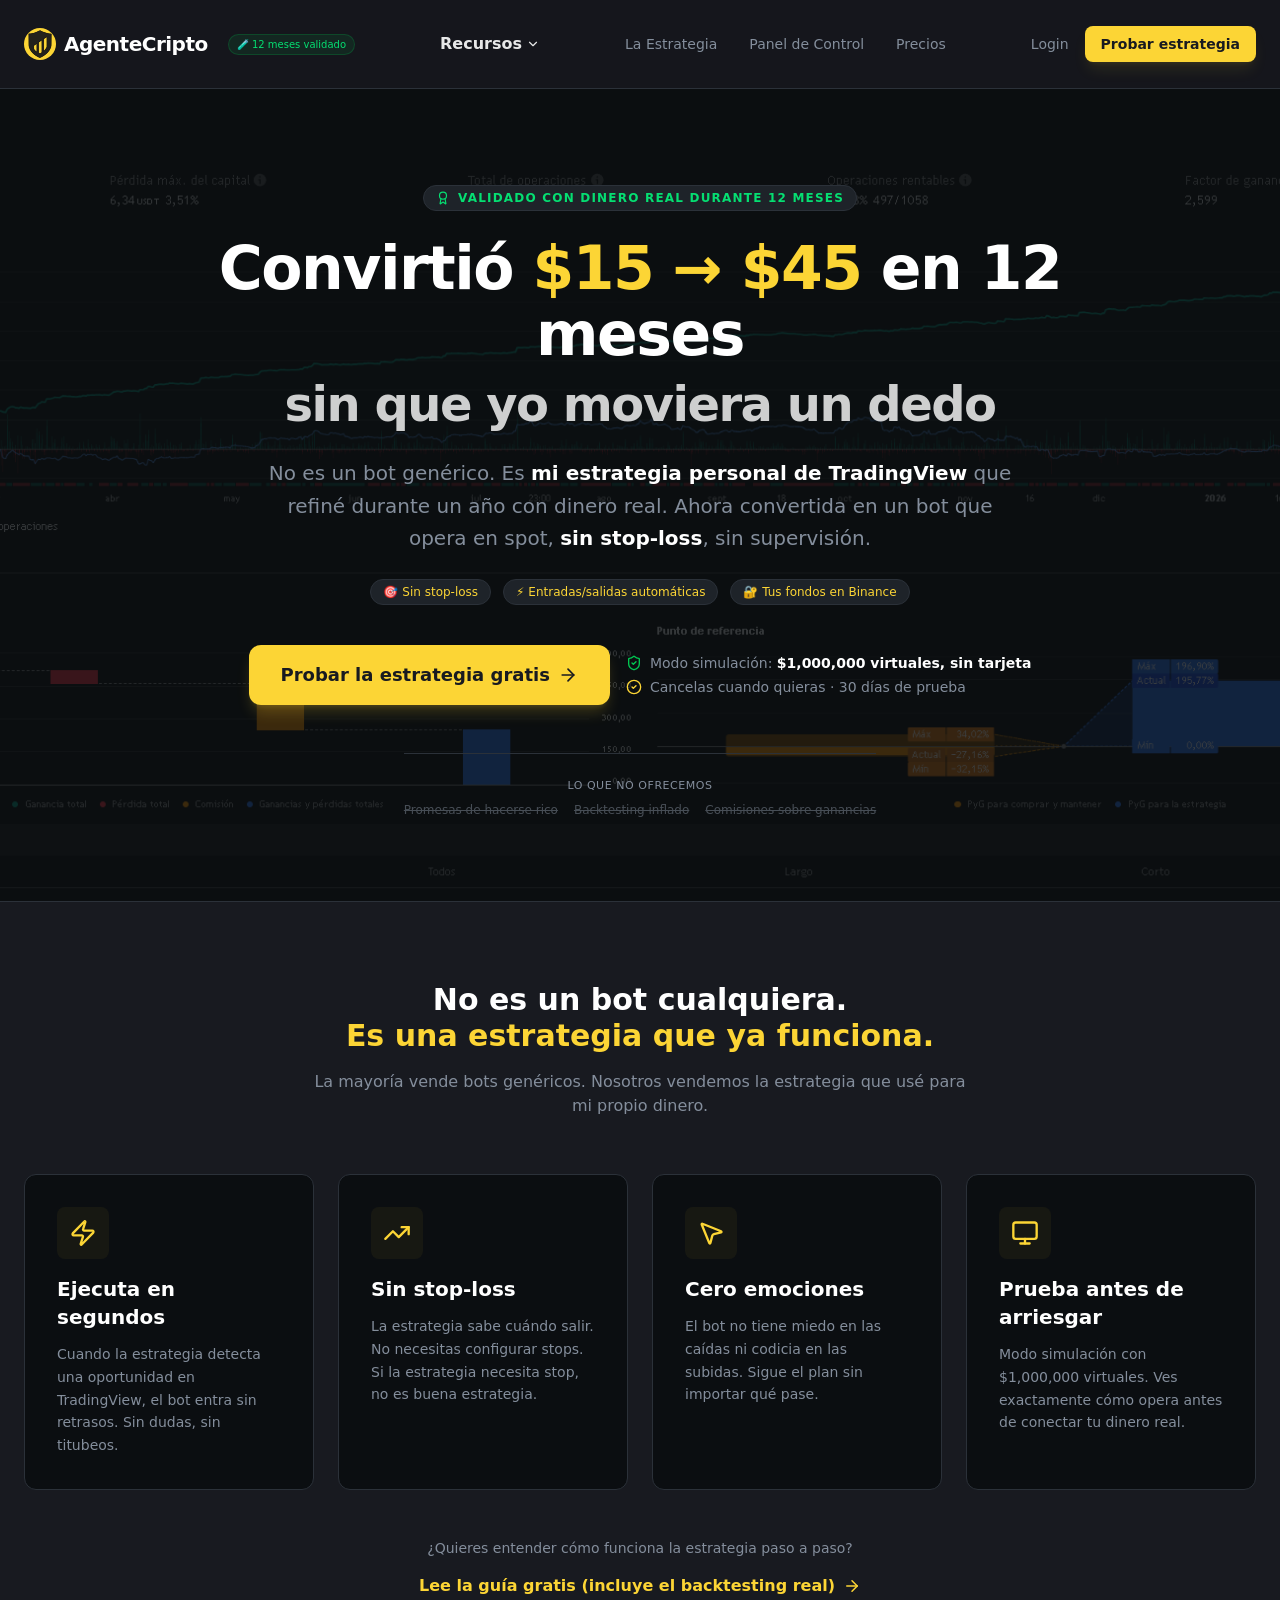
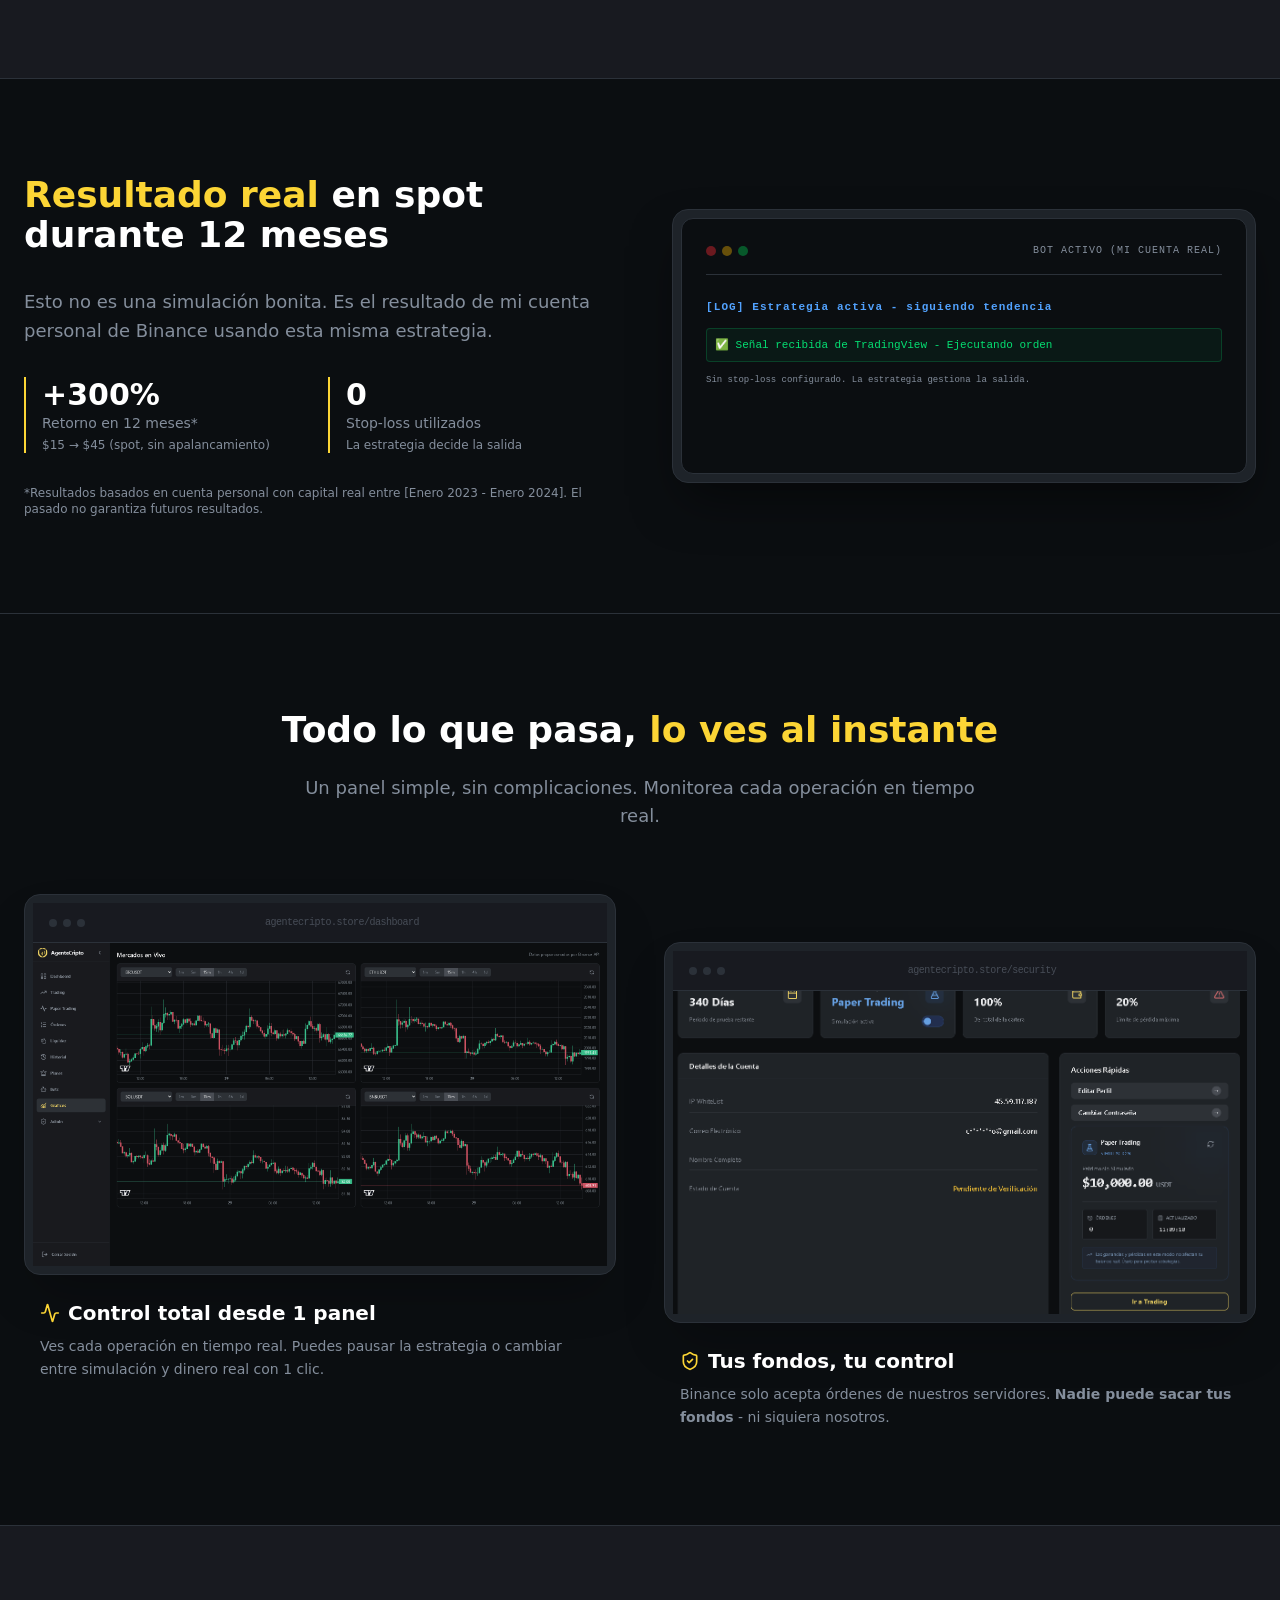
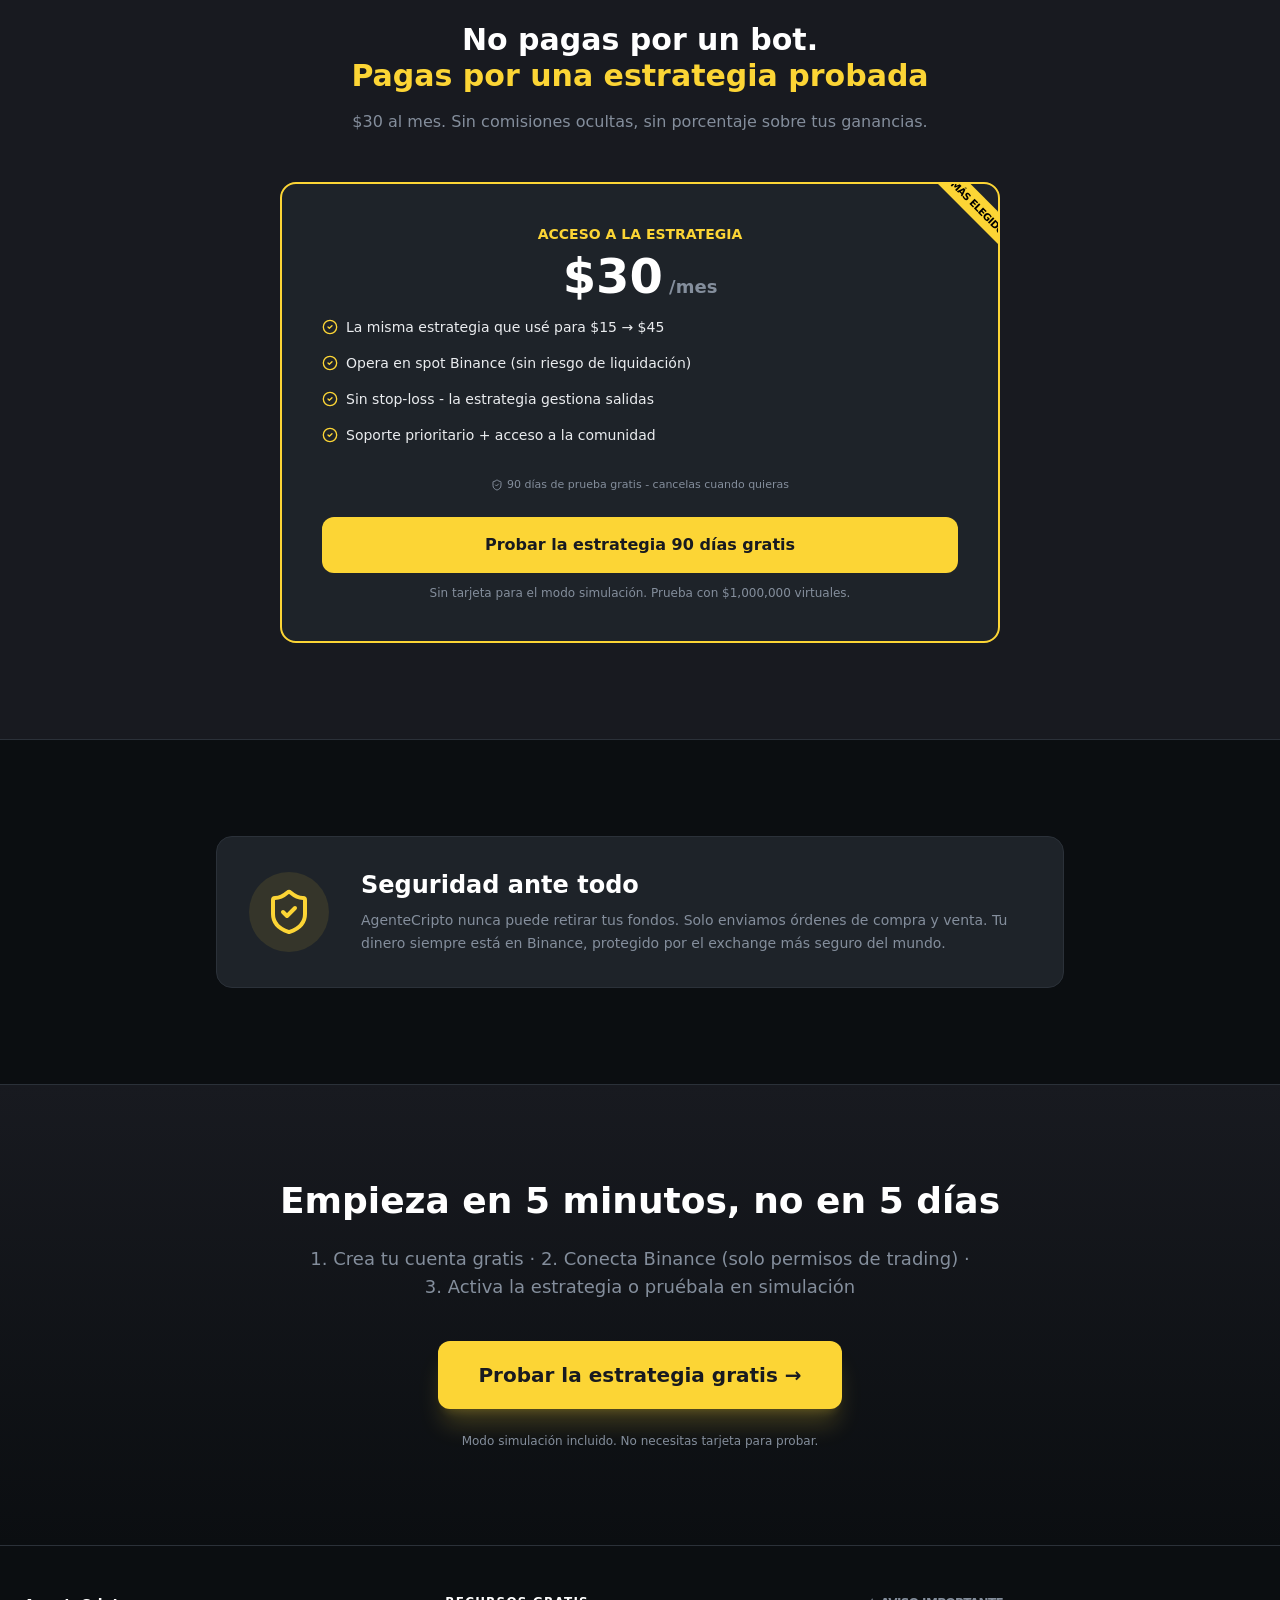
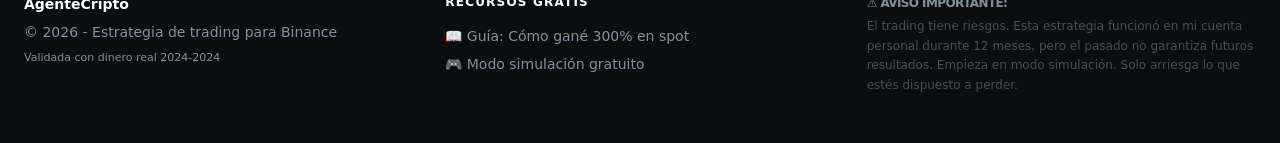
==== commit 185eb47b: "mejora google" ====
--- a/index.html
+++ b/index.html
@@ -24,8 +24,8 @@
     <link rel="icon" type="image/svg+xml" href="/assets/logoescudo-CZ7S06wX.svg" />
     <meta name="viewport" content="width=device-width, initial-scale=1.0" />
     <title>AgenteCripto - trading bot binance</title>
-    <script type="module" crossorigin src="/assets/index-CBLS8wj4.js"></script>
-    <link rel="stylesheet" crossorigin href="/assets/index-DxX3TRT0.css">
+    <script type="module" crossorigin src="/assets/index-DxVc4Tjs.js"></script>
+    <link rel="stylesheet" crossorigin href="/assets/index-CtOeGUTd.css">
   </head>
   <body>
     <!-- Google Tag Manager (noscript) -->
--- a/assets/index-CtOeGUTd.css
+++ b/assets/index-CtOeGUTd.css
@@ -0,0 +1 @@
+@layer properties{@supports (((-webkit-hyphens:none)) and (not (margin-trim:inline))) or ((-moz-orient:inline) and (not (color:rgb(from red r g b)))){*,:before,:after,::backdrop{--tw-translate-x:0;--tw-translate-y:0;--tw-translate-z:0;--tw-scale-x:1;--tw-scale-y:1;--tw-scale-z:1;--tw-rotate-x:initial;--tw-rotate-y:initial;--tw-rotate-z:initial;--tw-skew-x:initial;--tw-skew-y:initial;--tw-space-y-reverse:0;--tw-divide-y-reverse:0;--tw-border-style:solid;--tw-gradient-position:initial;--tw-gradient-from:#0000;--tw-gradient-via:#0000;--tw-gradient-to:#0000;--tw-gradient-stops:initial;--tw-gradient-via-stops:initial;--tw-gradient-from-position:0%;--tw-gradient-via-position:50%;--tw-gradient-to-position:100%;--tw-leading:initial;--tw-font-weight:initial;--tw-tracking:initial;--tw-shadow:0 0 #0000;--tw-shadow-color:initial;--tw-shadow-alpha:100%;--tw-inset-shadow:0 0 #0000;--tw-inset-shadow-color:initial;--tw-inset-shadow-alpha:100%;--tw-ring-color:initial;--tw-ring-shadow:0 0 #0000;--tw-inset-ring-color:initial;--tw-inset-ring-shadow:0 0 #0000;--tw-ring-inset:initial;--tw-ring-offset-width:0px;--tw-ring-offset-color:#fff;--tw-ring-offset-shadow:0 0 #0000;--tw-blur:initial;--tw-brightness:initial;--tw-contrast:initial;--tw-grayscale:initial;--tw-hue-rotate:initial;--tw-invert:initial;--tw-opacity:initial;--tw-saturate:initial;--tw-sepia:initial;--tw-drop-shadow:initial;--tw-drop-shadow-color:initial;--tw-drop-shadow-alpha:100%;--tw-drop-shadow-size:initial;--tw-backdrop-blur:initial;--tw-backdrop-brightness:initial;--tw-backdrop-contrast:initial;--tw-backdrop-grayscale:initial;--tw-backdrop-hue-rotate:initial;--tw-backdrop-invert:initial;--tw-backdrop-opacity:initial;--tw-backdrop-saturate:initial;--tw-backdrop-sepia:initial;--tw-duration:initial;--tw-ease:initial;--tw-content:""}}}@layer theme{:root,:host{--font-sans:ui-sans-serif,system-ui,sans-serif,"Apple Color Emoji","Segoe UI Emoji","Segoe UI Symbol","Noto Color Emoji";--font-mono:ui-monospace,SFMono-Regular,Menlo,Monaco,Consolas,"Liberation Mono","Courier New",monospace;--color-red-300:oklch(80.8% .114 19.571);--color-red-400:oklch(70.4% .191 22.216);--color-red-500:oklch(63.7% .237 25.331);--color-red-600:oklch(57.7% .245 27.325);--color-orange-400:oklch(75% .183 55.934);--color-orange-500:oklch(70.5% .213 47.604);--color-yellow-400:oklch(85.2% .199 91.936);--color-yellow-500:oklch(79.5% .184 86.047);--color-green-300:oklch(87.1% .15 154.449);--color-green-400:oklch(79.2% .209 151.711);--color-green-500:oklch(72.3% .219 149.579);--color-sky-400:oklch(74.6% .16 232.661);--color-sky-500:oklch(68.5% .169 237.323);--color-blue-300:oklch(80.9% .105 251.813);--color-blue-400:oklch(70.7% .165 254.624);--color-blue-500:oklch(62.3% .214 259.815);--color-blue-900:oklch(37.9% .146 265.522);--color-indigo-400:oklch(67.3% .182 276.935);--color-indigo-500:oklch(58.5% .233 277.117);--color-purple-400:oklch(71.4% .203 305.504);--color-purple-500:oklch(62.7% .265 303.9);--color-gray-300:oklch(87.2% .01 258.338);--color-gray-400:oklch(70.7% .022 261.325);--color-gray-500:oklch(55.1% .027 264.364);--color-gray-600:oklch(44.6% .03 256.802);--color-gray-700:oklch(37.3% .034 259.733);--color-gray-800:oklch(27.8% .033 256.848);--color-black:#000;--color-white:#fff;--spacing:.25rem;--container-xs:20rem;--container-sm:24rem;--container-md:28rem;--container-lg:32rem;--container-2xl:42rem;--container-3xl:48rem;--container-4xl:56rem;--container-5xl:64rem;--container-7xl:80rem;--text-xs:.75rem;--text-xs--line-height:calc(1/.75);--text-sm:.875rem;--text-sm--line-height:calc(1.25/.875);--text-base:1rem;--text-base--line-height: 1.5 ;--text-lg:1.125rem;--text-lg--line-height:calc(1.75/1.125);--text-xl:1.25rem;--text-xl--line-height:calc(1.75/1.25);--text-2xl:1.5rem;--text-2xl--line-height:calc(2/1.5);--text-3xl:1.875rem;--text-3xl--line-height: 1.2 ;--text-4xl:2.25rem;--text-4xl--line-height:calc(2.5/2.25);--text-5xl:3rem;--text-5xl--line-height:1;--text-6xl:3.75rem;--text-6xl--line-height:1;--font-weight-normal:400;--font-weight-medium:500;--font-weight-semibold:600;--font-weight-bold:700;--font-weight-extrabold:800;--tracking-tighter:-.05em;--tracking-tight:-.025em;--tracking-wide:.025em;--tracking-wider:.05em;--tracking-widest:.1em;--leading-tight:1.25;--leading-relaxed:1.625;--radius-md:.375rem;--radius-lg:.5rem;--radius-xl:.75rem;--radius-2xl:1rem;--radius-3xl:1.5rem;--ease-in-out:cubic-bezier(.4,0,.2,1);--animate-spin:spin 1s linear infinite;--animate-pulse:pulse 2s cubic-bezier(.4,0,.6,1)infinite;--blur-sm:8px;--blur-md:12px;--blur-xl:24px;--blur-2xl:40px;--aspect-video:16/9;--default-transition-duration:.15s;--default-transition-timing-function:cubic-bezier(.4,0,.2,1);--default-font-family:var(--font-sans);--default-mono-font-family:var(--font-mono)}}@layer base{*,:after,:before,::backdrop{box-sizing:border-box;border:0 solid;margin:0;padding:0}::file-selector-button{box-sizing:border-box;border:0 solid;margin:0;padding:0}html,:host{-webkit-text-size-adjust:100%;tab-size:4;line-height:1.5;font-family:var(--default-font-family,ui-sans-serif,system-ui,sans-serif,"Apple Color Emoji","Segoe UI Emoji","Segoe UI Symbol","Noto Color Emoji");font-feature-settings:var(--default-font-feature-settings,normal);font-variation-settings:var(--default-font-variation-settings,normal);-webkit-tap-highlight-color:transparent}hr{height:0;color:inherit;border-top-width:1px}abbr:where([title]){-webkit-text-decoration:underline dotted;text-decoration:underline dotted}h1,h2,h3,h4,h5,h6{font-size:inherit;font-weight:inherit}a{color:inherit;-webkit-text-decoration:inherit;text-decoration:inherit}b,strong{font-weight:bolder}code,kbd,samp,pre{font-family:var(--default-mono-font-family,ui-monospace,SFMono-Regular,Menlo,Monaco,Consolas,"Liberation Mono","Courier New",monospace);font-feature-settings:var(--default-mono-font-feature-settings,normal);font-variation-settings:var(--default-mono-font-variation-settings,normal);font-size:1em}small{font-size:80%}sub,sup{vertical-align:baseline;font-size:75%;line-height:0;position:relative}sub{bottom:-.25em}sup{top:-.5em}table{text-indent:0;border-color:inherit;border-collapse:collapse}:-moz-focusring{outline:auto}progress{vertical-align:baseline}summary{display:list-item}ol,ul,menu{list-style:none}img,svg,video,canvas,audio,iframe,embed,object{vertical-align:middle;display:block}img,video{max-width:100%;height:auto}button,input,select,optgroup,textarea{font:inherit;font-feature-settings:inherit;font-variation-settings:inherit;letter-spacing:inherit;color:inherit;opacity:1;background-color:#0000;border-radius:0}::file-selector-button{font:inherit;font-feature-settings:inherit;font-variation-settings:inherit;letter-spacing:inherit;color:inherit;opacity:1;background-color:#0000;border-radius:0}:where(select:is([multiple],[size])) optgroup{font-weight:bolder}:where(select:is([multiple],[size])) optgroup option{padding-inline-start:20px}::file-selector-button{margin-inline-end:4px}::placeholder{opacity:1}@supports (not ((-webkit-appearance:-apple-pay-button))) or (contain-intrinsic-size:1px){::placeholder{color:currentColor}@supports (color:color-mix(in lab,red,red)){::placeholder{color:color-mix(in oklab,currentcolor 50%,transparent)}}}textarea{resize:vertical}::-webkit-search-decoration{-webkit-appearance:none}::-webkit-date-and-time-value{min-height:1lh;text-align:inherit}::-webkit-datetime-edit{display:inline-flex}::-webkit-datetime-edit-fields-wrapper{padding:0}::-webkit-datetime-edit{padding-block:0}::-webkit-datetime-edit-year-field{padding-block:0}::-webkit-datetime-edit-month-field{padding-block:0}::-webkit-datetime-edit-day-field{padding-block:0}::-webkit-datetime-edit-hour-field{padding-block:0}::-webkit-datetime-edit-minute-field{padding-block:0}::-webkit-datetime-edit-second-field{padding-block:0}::-webkit-datetime-edit-millisecond-field{padding-block:0}::-webkit-datetime-edit-meridiem-field{padding-block:0}::-webkit-calendar-picker-indicator{line-height:1}:-moz-ui-invalid{box-shadow:none}button,input:where([type=button],[type=reset],[type=submit]){appearance:button}::file-selector-button{appearance:button}::-webkit-inner-spin-button{height:auto}::-webkit-outer-spin-button{height:auto}[hidden]:where(:not([hidden=until-found])){display:none!important}}@layer components;@layer utilities{.pointer-events-none{pointer-events:none}.invisible{visibility:hidden}.visible{visibility:visible}.sr-only{clip-path:inset(50%);white-space:nowrap;border-width:0;width:1px;height:1px;margin:-1px;padding:0;position:absolute;overflow:hidden}.absolute{position:absolute}.fixed{position:fixed}.relative{position:relative}.sticky{position:sticky}.inset-0{inset:calc(var(--spacing)*0)}.inset-y-0{inset-block:calc(var(--spacing)*0)}.-top-4{top:calc(var(--spacing)*-4)}.-top-6{top:calc(var(--spacing)*-6)}.top-0{top:calc(var(--spacing)*0)}.top-1{top:calc(var(--spacing)*1)}.top-1\/2{top:50%}.top-2\.5{top:calc(var(--spacing)*2.5)}.top-4{top:calc(var(--spacing)*4)}.top-6{top:calc(var(--spacing)*6)}.top-full{top:100%}.-right-4{right:calc(var(--spacing)*-4)}.-right-6{right:calc(var(--spacing)*-6)}.right-0{right:calc(var(--spacing)*0)}.right-3{right:calc(var(--spacing)*3)}.right-4{right:calc(var(--spacing)*4)}.bottom-full{bottom:100%}.left-0{left:calc(var(--spacing)*0)}.left-1{left:calc(var(--spacing)*1)}.left-1\/2{left:50%}.left-3{left:calc(var(--spacing)*3)}.left-full{left:100%}.z-10{z-index:10}.z-20{z-index:20}.z-50{z-index:50}.z-\[100\]{z-index:100}.col-span-2{grid-column:span 2/span 2}.container{width:100%}@media(min-width:40rem){.container{max-width:40rem}}@media(min-width:48rem){.container{max-width:48rem}}@media(min-width:64rem){.container{max-width:64rem}}@media(min-width:80rem){.container{max-width:80rem}}@media(min-width:96rem){.container{max-width:96rem}}.mx-auto{margin-inline:auto}.my-1{margin-block:calc(var(--spacing)*1)}.my-2{margin-block:calc(var(--spacing)*2)}.my-8{margin-block:calc(var(--spacing)*8)}.my-10{margin-block:calc(var(--spacing)*10)}.my-16{margin-block:calc(var(--spacing)*16)}.mt-0\.5{margin-top:calc(var(--spacing)*.5)}.mt-1{margin-top:calc(var(--spacing)*1)}.mt-2{margin-top:calc(var(--spacing)*2)}.mt-3{margin-top:calc(var(--spacing)*3)}.mt-4{margin-top:calc(var(--spacing)*4)}.mt-6{margin-top:calc(var(--spacing)*6)}.mt-8{margin-top:calc(var(--spacing)*8)}.mt-9{margin-top:calc(var(--spacing)*9)}.mt-10{margin-top:calc(var(--spacing)*10)}.mt-12{margin-top:calc(var(--spacing)*12)}.mt-16{margin-top:calc(var(--spacing)*16)}.mr-2{margin-right:calc(var(--spacing)*2)}.mr-4{margin-right:calc(var(--spacing)*4)}.mr-8{margin-right:calc(var(--spacing)*8)}.mb-1{margin-bottom:calc(var(--spacing)*1)}.mb-1\.5{margin-bottom:calc(var(--spacing)*1.5)}.mb-2{margin-bottom:calc(var(--spacing)*2)}.mb-3{margin-bottom:calc(var(--spacing)*3)}.mb-4{margin-bottom:calc(var(--spacing)*4)}.mb-6{margin-bottom:calc(var(--spacing)*6)}.mb-8{margin-bottom:calc(var(--spacing)*8)}.mb-10{margin-bottom:calc(var(--spacing)*10)}.mb-12{margin-bottom:calc(var(--spacing)*12)}.mb-14{margin-bottom:calc(var(--spacing)*14)}.mb-16{margin-bottom:calc(var(--spacing)*16)}.mb-20{margin-bottom:calc(var(--spacing)*20)}.ml-1{margin-left:calc(var(--spacing)*1)}.ml-2{margin-left:calc(var(--spacing)*2)}.ml-3{margin-left:calc(var(--spacing)*3)}.ml-4{margin-left:calc(var(--spacing)*4)}.ml-8{margin-left:calc(var(--spacing)*8)}.ml-auto{margin-left:auto}.line-clamp-4{-webkit-line-clamp:4;-webkit-box-orient:vertical;display:-webkit-box;overflow:hidden}.block{display:block}.contents{display:contents}.flex{display:flex}.grid{display:grid}.hidden{display:none}.inline-block{display:inline-block}.inline-flex{display:inline-flex}.aspect-video{aspect-ratio:var(--aspect-video)}.h-0{height:calc(var(--spacing)*0)}.h-1{height:calc(var(--spacing)*1)}.h-1\.5{height:calc(var(--spacing)*1.5)}.h-2{height:calc(var(--spacing)*2)}.h-2\.5{height:calc(var(--spacing)*2.5)}.h-3{height:calc(var(--spacing)*3)}.h-3\/4{height:75%}.h-4{height:calc(var(--spacing)*4)}.h-5{height:calc(var(--spacing)*5)}.h-6{height:calc(var(--spacing)*6)}.h-8{height:calc(var(--spacing)*8)}.h-10{height:calc(var(--spacing)*10)}.h-12{height:calc(var(--spacing)*12)}.h-16{height:calc(var(--spacing)*16)}.h-24{height:calc(var(--spacing)*24)}.h-32{height:calc(var(--spacing)*32)}.h-64{height:calc(var(--spacing)*64)}.h-\[300px\]{height:300px}.h-\[400px\]{height:400px}.h-fit{height:fit-content}.h-full{height:100%}.h-px{height:1px}.h-screen{height:100vh}.max-h-\[90vh\]{max-height:90vh}.max-h-\[150px\]{max-height:150px}.min-h-\[200px\]{min-height:200px}.min-h-\[500px\]{min-height:500px}.min-h-screen{min-height:100vh}.w-1{width:calc(var(--spacing)*1)}.w-1\/2{width:50%}.w-1\/3{width:33.3333%}.w-2{width:calc(var(--spacing)*2)}.w-2\.5{width:calc(var(--spacing)*2.5)}.w-3{width:calc(var(--spacing)*3)}.w-3\/4{width:75%}.w-4{width:calc(var(--spacing)*4)}.w-5{width:calc(var(--spacing)*5)}.w-7{width:calc(var(--spacing)*7)}.w-8{width:calc(var(--spacing)*8)}.w-9{width:calc(var(--spacing)*9)}.w-10{width:calc(var(--spacing)*10)}.w-11{width:calc(var(--spacing)*11)}.w-12{width:calc(var(--spacing)*12)}.w-16{width:calc(var(--spacing)*16)}.w-20{width:calc(var(--spacing)*20)}.w-24{width:calc(var(--spacing)*24)}.w-32{width:calc(var(--spacing)*32)}.w-48{width:calc(var(--spacing)*48)}.w-64{width:calc(var(--spacing)*64)}.w-fit{width:fit-content}.w-full{width:100%}.max-w-2xl{max-width:var(--container-2xl)}.max-w-3xl{max-width:var(--container-3xl)}.max-w-4xl{max-width:var(--container-4xl)}.max-w-5xl{max-width:var(--container-5xl)}.max-w-7xl{max-width:var(--container-7xl)}.max-w-\[450px\]{max-width:450px}.max-w-\[480px\]{max-width:480px}.max-w-lg{max-width:var(--container-lg)}.max-w-md{max-width:var(--container-md)}.max-w-none{max-width:none}.max-w-sm{max-width:var(--container-sm)}.max-w-xs{max-width:var(--container-xs)}.min-w-0{min-width:calc(var(--spacing)*0)}.min-w-\[22px\]{min-width:22px}.min-w-\[32px\]{min-width:32px}.min-w-\[200px\]{min-width:200px}.flex-1{flex:1}.shrink-0{flex-shrink:0}.border-collapse{border-collapse:collapse}.-translate-x-1\/2{--tw-translate-x: -50% ;translate:var(--tw-translate-x)var(--tw-translate-y)}.translate-x-0{--tw-translate-x:calc(var(--spacing)*0);translate:var(--tw-translate-x)var(--tw-translate-y)}.translate-x-1{--tw-translate-x:calc(var(--spacing)*1);translate:var(--tw-translate-x)var(--tw-translate-y)}.translate-x-4{--tw-translate-x:calc(var(--spacing)*4);translate:var(--tw-translate-x)var(--tw-translate-y)}.translate-x-5{--tw-translate-x:calc(var(--spacing)*5);translate:var(--tw-translate-x)var(--tw-translate-y)}.translate-x-6{--tw-translate-x:calc(var(--spacing)*6);translate:var(--tw-translate-x)var(--tw-translate-y)}.translate-x-8{--tw-translate-x:calc(var(--spacing)*8);translate:var(--tw-translate-x)var(--tw-translate-y)}.translate-x-\[-100\%\]{--tw-translate-x:-100%;translate:var(--tw-translate-x)var(--tw-translate-y)}.-translate-y-1\/2{--tw-translate-y: -50% ;translate:var(--tw-translate-x)var(--tw-translate-y)}.translate-y-3{--tw-translate-y:calc(var(--spacing)*3);translate:var(--tw-translate-x)var(--tw-translate-y)}.scale-100{--tw-scale-x:100%;--tw-scale-y:100%;--tw-scale-z:100%;scale:var(--tw-scale-x)var(--tw-scale-y)}.rotate-45{rotate:45deg}.rotate-90{rotate:90deg}.rotate-180{rotate:180deg}.skew-x-12{--tw-skew-x:skewX(12deg);transform:var(--tw-rotate-x,)var(--tw-rotate-y,)var(--tw-rotate-z,)var(--tw-skew-x,)var(--tw-skew-y,)}.transform{transform:var(--tw-rotate-x,)var(--tw-rotate-y,)var(--tw-rotate-z,)var(--tw-skew-x,)var(--tw-skew-y,)}.animate-\[loading_3s_linear\]{animation:3s linear loading}.animate-\[shimmer_2s_infinite\]{animation:2s infinite shimmer}.animate-pulse{animation:var(--animate-pulse)}.animate-spin{animation:var(--animate-spin)}.cursor-help{cursor:help}.cursor-not-allowed{cursor:not-allowed}.cursor-pointer{cursor:pointer}.resize{resize:both}.resize-none{resize:none}.list-inside{list-style-position:inside}.list-decimal{list-style-type:decimal}.appearance-none{appearance:none}.grid-cols-1{grid-template-columns:repeat(1,minmax(0,1fr))}.grid-cols-2{grid-template-columns:repeat(2,minmax(0,1fr))}.flex-col{flex-direction:column}.flex-wrap{flex-wrap:wrap}.items-baseline{align-items:baseline}.items-center{align-items:center}.items-end{align-items:flex-end}.items-start{align-items:flex-start}.justify-between{justify-content:space-between}.justify-center{justify-content:center}.justify-end{justify-content:flex-end}.gap-1{gap:calc(var(--spacing)*1)}.gap-1\.5{gap:calc(var(--spacing)*1.5)}.gap-2{gap:calc(var(--spacing)*2)}.gap-2\.5{gap:calc(var(--spacing)*2.5)}.gap-3{gap:calc(var(--spacing)*3)}.gap-4{gap:calc(var(--spacing)*4)}.gap-5{gap:calc(var(--spacing)*5)}.gap-6{gap:calc(var(--spacing)*6)}.gap-8{gap:calc(var(--spacing)*8)}.gap-12{gap:calc(var(--spacing)*12)}.gap-16{gap:calc(var(--spacing)*16)}:where(.space-y-1>:not(:last-child)){--tw-space-y-reverse:0;margin-block-start:calc(calc(var(--spacing)*1)*var(--tw-space-y-reverse));margin-block-end:calc(calc(var(--spacing)*1)*calc(1 - var(--tw-space-y-reverse)))}:where(.space-y-2>:not(:last-child)){--tw-space-y-reverse:0;margin-block-start:calc(calc(var(--spacing)*2)*var(--tw-space-y-reverse));margin-block-end:calc(calc(var(--spacing)*2)*calc(1 - var(--tw-space-y-reverse)))}:where(.space-y-3>:not(:last-child)){--tw-space-y-reverse:0;margin-block-start:calc(calc(var(--spacing)*3)*var(--tw-space-y-reverse));margin-block-end:calc(calc(var(--spacing)*3)*calc(1 - var(--tw-space-y-reverse)))}:where(.space-y-4>:not(:last-child)){--tw-space-y-reverse:0;margin-block-start:calc(calc(var(--spacing)*4)*var(--tw-space-y-reverse));margin-block-end:calc(calc(var(--spacing)*4)*calc(1 - var(--tw-space-y-reverse)))}:where(.space-y-5>:not(:last-child)){--tw-space-y-reverse:0;margin-block-start:calc(calc(var(--spacing)*5)*var(--tw-space-y-reverse));margin-block-end:calc(calc(var(--spacing)*5)*calc(1 - var(--tw-space-y-reverse)))}:where(.space-y-6>:not(:last-child)){--tw-space-y-reverse:0;margin-block-start:calc(calc(var(--spacing)*6)*var(--tw-space-y-reverse));margin-block-end:calc(calc(var(--spacing)*6)*calc(1 - var(--tw-space-y-reverse)))}:where(.space-y-8>:not(:last-child)){--tw-space-y-reverse:0;margin-block-start:calc(calc(var(--spacing)*8)*var(--tw-space-y-reverse));margin-block-end:calc(calc(var(--spacing)*8)*calc(1 - var(--tw-space-y-reverse)))}:where(.divide-y>:not(:last-child)){--tw-divide-y-reverse:0;border-bottom-style:var(--tw-border-style);border-top-style:var(--tw-border-style);border-top-width:calc(1px*var(--tw-divide-y-reverse));border-bottom-width:calc(1px*calc(1 - var(--tw-divide-y-reverse)))}:where(.divide-\[\#2b3139\]>:not(:last-child)){border-color:#2b3139}.self-end{align-self:flex-end}.truncate{text-overflow:ellipsis;white-space:nowrap;overflow:hidden}.overflow-hidden{overflow:hidden}.overflow-x-auto{overflow-x:auto}.overflow-y-auto{overflow-y:auto}.rounded{border-radius:.25rem}.rounded-2xl{border-radius:var(--radius-2xl)}.rounded-3xl{border-radius:var(--radius-3xl)}.rounded-full{border-radius:3.40282e38px}.rounded-lg{border-radius:var(--radius-lg)}.rounded-md{border-radius:var(--radius-md)}.rounded-xl{border-radius:var(--radius-xl)}.rounded-r-2xl{border-top-right-radius:var(--radius-2xl);border-bottom-right-radius:var(--radius-2xl)}.rounded-b-xl{border-bottom-right-radius:var(--radius-xl);border-bottom-left-radius:var(--radius-xl)}.border{border-style:var(--tw-border-style);border-width:1px}.border-2{border-style:var(--tw-border-style);border-width:2px}.border-y{border-block-style:var(--tw-border-style);border-block-width:1px}.border-t{border-top-style:var(--tw-border-style);border-top-width:1px}.border-r{border-right-style:var(--tw-border-style);border-right-width:1px}.border-b{border-bottom-style:var(--tw-border-style);border-bottom-width:1px}.border-l-2{border-left-style:var(--tw-border-style);border-left-width:2px}.border-l-4{border-left-style:var(--tw-border-style);border-left-width:4px}.border-dashed{--tw-border-style:dashed;border-style:dashed}.border-none{--tw-border-style:none;border-style:none}.border-\[\#2b3139\]{border-color:#2b3139}.border-\[\#2b3139\]\/50{border-color:#2b313980}.border-\[\#474d57\]{border-color:#474d57}.border-\[\#FCD535\]{border-color:#fcd535}.border-\[\#FCD535\]\/20{border-color:#fcd53533}.border-\[\#FCD535\]\/30{border-color:#fcd5354d}.border-\[\#FCD535\]\/40{border-color:#fcd53566}.border-\[\#FCD535\]\/50{border-color:#fcd53580}.border-blue-400\/20{border-color:#54a2ff33}@supports (color:color-mix(in lab,red,red)){.border-blue-400\/20{border-color:color-mix(in oklab,var(--color-blue-400)20%,transparent)}}.border-blue-500\/10{border-color:#3080ff1a}@supports (color:color-mix(in lab,red,red)){.border-blue-500\/10{border-color:color-mix(in oklab,var(--color-blue-500)10%,transparent)}}.border-blue-500\/20{border-color:#3080ff33}@supports (color:color-mix(in lab,red,red)){.border-blue-500\/20{border-color:color-mix(in oklab,var(--color-blue-500)20%,transparent)}}.border-blue-500\/30{border-color:#3080ff4d}@supports (color:color-mix(in lab,red,red)){.border-blue-500\/30{border-color:color-mix(in oklab,var(--color-blue-500)30%,transparent)}}.border-blue-500\/50{border-color:#3080ff80}@supports (color:color-mix(in lab,red,red)){.border-blue-500\/50{border-color:color-mix(in oklab,var(--color-blue-500)50%,transparent)}}.border-current{border-color:currentColor}.border-gray-400\/20{border-color:#99a1af33}@supports (color:color-mix(in lab,red,red)){.border-gray-400\/20{border-color:color-mix(in oklab,var(--color-gray-400)20%,transparent)}}.border-gray-500\/20{border-color:#6a728233}@supports (color:color-mix(in lab,red,red)){.border-gray-500\/20{border-color:color-mix(in oklab,var(--color-gray-500)20%,transparent)}}.border-gray-500\/50{border-color:#6a728280}@supports (color:color-mix(in lab,red,red)){.border-gray-500\/50{border-color:color-mix(in oklab,var(--color-gray-500)50%,transparent)}}.border-gray-600{border-color:var(--color-gray-600)}.border-gray-800{border-color:var(--color-gray-800)}.border-green-400\/20{border-color:#05df7233}@supports (color:color-mix(in lab,red,red)){.border-green-400\/20{border-color:color-mix(in oklab,var(--color-green-400)20%,transparent)}}.border-green-500\/20{border-color:#00c75833}@supports (color:color-mix(in lab,red,red)){.border-green-500\/20{border-color:color-mix(in oklab,var(--color-green-500)20%,transparent)}}.border-green-500\/30{border-color:#00c7584d}@supports (color:color-mix(in lab,red,red)){.border-green-500\/30{border-color:color-mix(in oklab,var(--color-green-500)30%,transparent)}}.border-green-500\/50{border-color:#00c75880}@supports (color:color-mix(in lab,red,red)){.border-green-500\/50{border-color:color-mix(in oklab,var(--color-green-500)50%,transparent)}}.border-indigo-500\/20{border-color:#625fff33}@supports (color:color-mix(in lab,red,red)){.border-indigo-500\/20{border-color:color-mix(in oklab,var(--color-indigo-500)20%,transparent)}}.border-orange-500\/50{border-color:#fe6e0080}@supports (color:color-mix(in lab,red,red)){.border-orange-500\/50{border-color:color-mix(in oklab,var(--color-orange-500)50%,transparent)}}.border-purple-500\/50{border-color:#ac4bff80}@supports (color:color-mix(in lab,red,red)){.border-purple-500\/50{border-color:color-mix(in oklab,var(--color-purple-500)50%,transparent)}}.border-red-400\/20{border-color:#ff656833}@supports (color:color-mix(in lab,red,red)){.border-red-400\/20{border-color:color-mix(in oklab,var(--color-red-400)20%,transparent)}}.border-red-500{border-color:var(--color-red-500)}.border-red-500\/20{border-color:#fb2c3633}@supports (color:color-mix(in lab,red,red)){.border-red-500\/20{border-color:color-mix(in oklab,var(--color-red-500)20%,transparent)}}.border-red-500\/30{border-color:#fb2c364d}@supports (color:color-mix(in lab,red,red)){.border-red-500\/30{border-color:color-mix(in oklab,var(--color-red-500)30%,transparent)}}.border-red-500\/50{border-color:#fb2c3680}@supports (color:color-mix(in lab,red,red)){.border-red-500\/50{border-color:color-mix(in oklab,var(--color-red-500)50%,transparent)}}.border-red-600\/50{border-color:#e4001480}@supports (color:color-mix(in lab,red,red)){.border-red-600\/50{border-color:color-mix(in oklab,var(--color-red-600)50%,transparent)}}.border-sky-500\/20{border-color:#00a5ef33}@supports (color:color-mix(in lab,red,red)){.border-sky-500\/20{border-color:color-mix(in oklab,var(--color-sky-500)20%,transparent)}}.border-transparent{border-color:#0000}.border-yellow-500\/20{border-color:#edb20033}@supports (color:color-mix(in lab,red,red)){.border-yellow-500\/20{border-color:color-mix(in oklab,var(--color-yellow-500)20%,transparent)}}.border-yellow-500\/50{border-color:#edb20080}@supports (color:color-mix(in lab,red,red)){.border-yellow-500\/50{border-color:color-mix(in oklab,var(--color-yellow-500)50%,transparent)}}.border-t-transparent{border-top-color:#0000}.bg-\[\#0b0e11\]{background-color:#0b0e11}.bg-\[\#0b0e11\]\/20{background-color:#0b0e1133}.bg-\[\#0b0e11\]\/30{background-color:#0b0e114d}.bg-\[\#0b0e11\]\/50{background-color:#0b0e1180}.bg-\[\#0b0e11\]\/80{background-color:#0b0e11cc}.bg-\[\#1e2329\]{background-color:#1e2329}.bg-\[\#2b3139\]{background-color:#2b3139}.bg-\[\#2b3139\]\/30{background-color:#2b31394d}.bg-\[\#2b3139\]\/50{background-color:#2b313980}.bg-\[\#161a1e\]{background-color:#161a1e}.bg-\[\#181a20\]{background-color:#181a20}.bg-\[\#181a20\]\/80{background-color:#181a20cc}.bg-\[\#252a30\]{background-color:#252a30}.bg-\[\#474d57\]{background-color:#474d57}.bg-\[\#848e9c\]{background-color:#848e9c}.bg-\[\#FCD535\]{background-color:#fcd535}.bg-\[\#FCD535\]\/5{background-color:#fcd5350d}.bg-\[\#FCD535\]\/10{background-color:#fcd5351a}.bg-\[\#FCD535\]\/20{background-color:#fcd53533}.bg-\[\#FCD535\]\/30{background-color:#fcd5354d}.bg-black{background-color:var(--color-black)}.bg-black\/60{background-color:#0009}@supports (color:color-mix(in lab,red,red)){.bg-black\/60{background-color:color-mix(in oklab,var(--color-black)60%,transparent)}}.bg-blue-400{background-color:var(--color-blue-400)}.bg-blue-400\/10{background-color:#54a2ff1a}@supports (color:color-mix(in lab,red,red)){.bg-blue-400\/10{background-color:color-mix(in oklab,var(--color-blue-400)10%,transparent)}}.bg-blue-500{background-color:var(--color-blue-500)}.bg-blue-500\/5{background-color:#3080ff0d}@supports (color:color-mix(in lab,red,red)){.bg-blue-500\/5{background-color:color-mix(in oklab,var(--color-blue-500)5%,transparent)}}.bg-blue-500\/10{background-color:#3080ff1a}@supports (color:color-mix(in lab,red,red)){.bg-blue-500\/10{background-color:color-mix(in oklab,var(--color-blue-500)10%,transparent)}}.bg-blue-900\/10{background-color:#1c398e1a}@supports (color:color-mix(in lab,red,red)){.bg-blue-900\/10{background-color:color-mix(in oklab,var(--color-blue-900)10%,transparent)}}.bg-blue-900\/50{background-color:#1c398e80}@supports (color:color-mix(in lab,red,red)){.bg-blue-900\/50{background-color:color-mix(in oklab,var(--color-blue-900)50%,transparent)}}.bg-gray-400\/10{background-color:#99a1af1a}@supports (color:color-mix(in lab,red,red)){.bg-gray-400\/10{background-color:color-mix(in oklab,var(--color-gray-400)10%,transparent)}}.bg-gray-500\/10{background-color:#6a72821a}@supports (color:color-mix(in lab,red,red)){.bg-gray-500\/10{background-color:color-mix(in oklab,var(--color-gray-500)10%,transparent)}}.bg-gray-600{background-color:var(--color-gray-600)}.bg-gray-700{background-color:var(--color-gray-700)}.bg-gray-700\/50{background-color:#36415380}@supports (color:color-mix(in lab,red,red)){.bg-gray-700\/50{background-color:color-mix(in oklab,var(--color-gray-700)50%,transparent)}}.bg-green-400\/5{background-color:#05df720d}@supports (color:color-mix(in lab,red,red)){.bg-green-400\/5{background-color:color-mix(in oklab,var(--color-green-400)5%,transparent)}}.bg-green-400\/10{background-color:#05df721a}@supports (color:color-mix(in lab,red,red)){.bg-green-400\/10{background-color:color-mix(in oklab,var(--color-green-400)10%,transparent)}}.bg-green-500{background-color:var(--color-green-500)}.bg-green-500\/5{background-color:#00c7580d}@supports (color:color-mix(in lab,red,red)){.bg-green-500\/5{background-color:color-mix(in oklab,var(--color-green-500)5%,transparent)}}.bg-green-500\/10{background-color:#00c7581a}@supports (color:color-mix(in lab,red,red)){.bg-green-500\/10{background-color:color-mix(in oklab,var(--color-green-500)10%,transparent)}}.bg-green-500\/20{background-color:#00c75833}@supports (color:color-mix(in lab,red,red)){.bg-green-500\/20{background-color:color-mix(in oklab,var(--color-green-500)20%,transparent)}}.bg-green-500\/40{background-color:#00c75866}@supports (color:color-mix(in lab,red,red)){.bg-green-500\/40{background-color:color-mix(in oklab,var(--color-green-500)40%,transparent)}}.bg-indigo-500\/10{background-color:#625fff1a}@supports (color:color-mix(in lab,red,red)){.bg-indigo-500\/10{background-color:color-mix(in oklab,var(--color-indigo-500)10%,transparent)}}.bg-orange-500\/10{background-color:#fe6e001a}@supports (color:color-mix(in lab,red,red)){.bg-orange-500\/10{background-color:color-mix(in oklab,var(--color-orange-500)10%,transparent)}}.bg-purple-500\/10{background-color:#ac4bff1a}@supports (color:color-mix(in lab,red,red)){.bg-purple-500\/10{background-color:color-mix(in oklab,var(--color-purple-500)10%,transparent)}}.bg-red-400\/10{background-color:#ff65681a}@supports (color:color-mix(in lab,red,red)){.bg-red-400\/10{background-color:color-mix(in oklab,var(--color-red-400)10%,transparent)}}.bg-red-500{background-color:var(--color-red-500)}.bg-red-500\/5{background-color:#fb2c360d}@supports (color:color-mix(in lab,red,red)){.bg-red-500\/5{background-color:color-mix(in oklab,var(--color-red-500)5%,transparent)}}.bg-red-500\/10{background-color:#fb2c361a}@supports (color:color-mix(in lab,red,red)){.bg-red-500\/10{background-color:color-mix(in oklab,var(--color-red-500)10%,transparent)}}.bg-red-500\/20{background-color:#fb2c3633}@supports (color:color-mix(in lab,red,red)){.bg-red-500\/20{background-color:color-mix(in oklab,var(--color-red-500)20%,transparent)}}.bg-red-500\/40{background-color:#fb2c3666}@supports (color:color-mix(in lab,red,red)){.bg-red-500\/40{background-color:color-mix(in oklab,var(--color-red-500)40%,transparent)}}.bg-red-600\/10{background-color:#e400141a}@supports (color:color-mix(in lab,red,red)){.bg-red-600\/10{background-color:color-mix(in oklab,var(--color-red-600)10%,transparent)}}.bg-sky-500\/10{background-color:#00a5ef1a}@supports (color:color-mix(in lab,red,red)){.bg-sky-500\/10{background-color:color-mix(in oklab,var(--color-sky-500)10%,transparent)}}.bg-white{background-color:var(--color-white)}.bg-yellow-500\/5{background-color:#edb2000d}@supports (color:color-mix(in lab,red,red)){.bg-yellow-500\/5{background-color:color-mix(in oklab,var(--color-yellow-500)5%,transparent)}}.bg-yellow-500\/10{background-color:#edb2001a}@supports (color:color-mix(in lab,red,red)){.bg-yellow-500\/10{background-color:color-mix(in oklab,var(--color-yellow-500)10%,transparent)}}.bg-yellow-500\/40{background-color:#edb20066}@supports (color:color-mix(in lab,red,red)){.bg-yellow-500\/40{background-color:color-mix(in oklab,var(--color-yellow-500)40%,transparent)}}.bg-gradient-to-b{--tw-gradient-position:to bottom in oklab;background-image:linear-gradient(var(--tw-gradient-stops))}.bg-gradient-to-r{--tw-gradient-position:to right in oklab;background-image:linear-gradient(var(--tw-gradient-stops))}.bg-\[radial-gradient\(ellipse_at_top\,_var\(--tw-gradient-stops\)\)\]{background-image:radial-gradient(ellipse at top,var(--tw-gradient-stops))}.from-\[\#181a20\]{--tw-gradient-from:#181a20;--tw-gradient-stops:var(--tw-gradient-via-stops,var(--tw-gradient-position),var(--tw-gradient-from)var(--tw-gradient-from-position),var(--tw-gradient-to)var(--tw-gradient-to-position))}.from-\[\#FCD535\]\/10{--tw-gradient-from:oklab(88.1367% -.0124003 .167368/.1);--tw-gradient-stops:var(--tw-gradient-via-stops,var(--tw-gradient-position),var(--tw-gradient-from)var(--tw-gradient-from-position),var(--tw-gradient-to)var(--tw-gradient-to-position))}.from-transparent{--tw-gradient-from:transparent;--tw-gradient-stops:var(--tw-gradient-via-stops,var(--tw-gradient-position),var(--tw-gradient-from)var(--tw-gradient-from-position),var(--tw-gradient-to)var(--tw-gradient-to-position))}.via-\[\#0b0e11\]\/60{--tw-gradient-via:oklab(16.1829% -.0029636 -.00745556/.6);--tw-gradient-via-stops:var(--tw-gradient-position),var(--tw-gradient-from)var(--tw-gradient-from-position),var(--tw-gradient-via)var(--tw-gradient-via-position),var(--tw-gradient-to)var(--tw-gradient-to-position);--tw-gradient-stops:var(--tw-gradient-via-stops)}.via-white\/5{--tw-gradient-via:#ffffff0d}@supports (color:color-mix(in lab,red,red)){.via-white\/5{--tw-gradient-via:color-mix(in oklab,var(--color-white)5%,transparent)}}.via-white\/5{--tw-gradient-via-stops:var(--tw-gradient-position),var(--tw-gradient-from)var(--tw-gradient-from-position),var(--tw-gradient-via)var(--tw-gradient-via-position),var(--tw-gradient-to)var(--tw-gradient-to-position);--tw-gradient-stops:var(--tw-gradient-via-stops)}.to-\[\#0b0e11\]{--tw-gradient-to:#0b0e11;--tw-gradient-stops:var(--tw-gradient-via-stops,var(--tw-gradient-position),var(--tw-gradient-from)var(--tw-gradient-from-position),var(--tw-gradient-to)var(--tw-gradient-to-position))}.to-transparent{--tw-gradient-to:transparent;--tw-gradient-stops:var(--tw-gradient-via-stops,var(--tw-gradient-position),var(--tw-gradient-from)var(--tw-gradient-from-position),var(--tw-gradient-to)var(--tw-gradient-to-position))}.bg-cover{background-size:cover}.bg-center{background-position:50%}.bg-no-repeat{background-repeat:no-repeat}.object-contain{object-fit:contain}.object-cover{object-fit:cover}.p-1{padding:calc(var(--spacing)*1)}.p-1\.5{padding:calc(var(--spacing)*1.5)}.p-2{padding:calc(var(--spacing)*2)}.p-2\.5{padding:calc(var(--spacing)*2.5)}.p-3{padding:calc(var(--spacing)*3)}.p-4{padding:calc(var(--spacing)*4)}.p-5{padding:calc(var(--spacing)*5)}.p-6{padding:calc(var(--spacing)*6)}.p-8{padding:calc(var(--spacing)*8)}.p-10{padding:calc(var(--spacing)*10)}.p-12{padding:calc(var(--spacing)*12)}.px-1{padding-inline:calc(var(--spacing)*1)}.px-1\.5{padding-inline:calc(var(--spacing)*1.5)}.px-2{padding-inline:calc(var(--spacing)*2)}.px-2\.5{padding-inline:calc(var(--spacing)*2.5)}.px-3{padding-inline:calc(var(--spacing)*3)}.px-4{padding-inline:calc(var(--spacing)*4)}.px-6{padding-inline:calc(var(--spacing)*6)}.px-8{padding-inline:calc(var(--spacing)*8)}.px-10{padding-inline:calc(var(--spacing)*10)}.py-0\.5{padding-block:calc(var(--spacing)*.5)}.py-1{padding-block:calc(var(--spacing)*1)}.py-1\.5{padding-block:calc(var(--spacing)*1.5)}.py-2{padding-block:calc(var(--spacing)*2)}.py-2\.5{padding-block:calc(var(--spacing)*2.5)}.py-3{padding-block:calc(var(--spacing)*3)}.py-4{padding-block:calc(var(--spacing)*4)}.py-5{padding-block:calc(var(--spacing)*5)}.py-6{padding-block:calc(var(--spacing)*6)}.py-8{padding-block:calc(var(--spacing)*8)}.py-10{padding-block:calc(var(--spacing)*10)}.py-12{padding-block:calc(var(--spacing)*12)}.py-16{padding-block:calc(var(--spacing)*16)}.py-20{padding-block:calc(var(--spacing)*20)}.py-24{padding-block:calc(var(--spacing)*24)}.pt-0{padding-top:calc(var(--spacing)*0)}.pt-2{padding-top:calc(var(--spacing)*2)}.pt-3{padding-top:calc(var(--spacing)*3)}.pt-4{padding-top:calc(var(--spacing)*4)}.pt-6{padding-top:calc(var(--spacing)*6)}.pt-24{padding-top:calc(var(--spacing)*24)}.pr-1{padding-right:calc(var(--spacing)*1)}.pr-2{padding-right:calc(var(--spacing)*2)}.pr-3{padding-right:calc(var(--spacing)*3)}.pr-4{padding-right:calc(var(--spacing)*4)}.pr-10{padding-right:calc(var(--spacing)*10)}.pb-0{padding-bottom:calc(var(--spacing)*0)}.pb-2{padding-bottom:calc(var(--spacing)*2)}.pb-3{padding-bottom:calc(var(--spacing)*3)}.pb-4{padding-bottom:calc(var(--spacing)*4)}.pb-6{padding-bottom:calc(var(--spacing)*6)}.pb-20{padding-bottom:calc(var(--spacing)*20)}.pb-\[56\.25\%\]{padding-bottom:56.25%}.pl-1{padding-left:calc(var(--spacing)*1)}.pl-3{padding-left:calc(var(--spacing)*3)}.pl-4{padding-left:calc(var(--spacing)*4)}.pl-8{padding-left:calc(var(--spacing)*8)}.pl-9{padding-left:calc(var(--spacing)*9)}.pl-10{padding-left:calc(var(--spacing)*10)}.text-center{text-align:center}.text-left{text-align:left}.text-right{text-align:right}.font-mono{font-family:var(--font-mono)}.font-sans{font-family:var(--font-sans)}.text-2xl{font-size:var(--text-2xl);line-height:var(--tw-leading,var(--text-2xl--line-height))}.text-3xl{font-size:var(--text-3xl);line-height:var(--tw-leading,var(--text-3xl--line-height))}.text-4xl{font-size:var(--text-4xl);line-height:var(--tw-leading,var(--text-4xl--line-height))}.text-5xl{font-size:var(--text-5xl);line-height:var(--tw-leading,var(--text-5xl--line-height))}.text-base{font-size:var(--text-base);line-height:var(--tw-leading,var(--text-base--line-height))}.text-lg{font-size:var(--text-lg);line-height:var(--tw-leading,var(--text-lg--line-height))}.text-sm{font-size:var(--text-sm);line-height:var(--tw-leading,var(--text-sm--line-height))}.text-xl{font-size:var(--text-xl);line-height:var(--tw-leading,var(--text-xl--line-height))}.text-xs{font-size:var(--text-xs);line-height:var(--tw-leading,var(--text-xs--line-height))}.text-\[9px\]{font-size:9px}.text-\[10px\]{font-size:10px}.text-\[11px\]{font-size:11px}.leading-\[1\.1\]{--tw-leading:1.1;line-height:1.1}.leading-none{--tw-leading:1;line-height:1}.leading-relaxed{--tw-leading:var(--leading-relaxed);line-height:var(--leading-relaxed)}.leading-tight{--tw-leading:var(--leading-tight);line-height:var(--leading-tight)}.font-bold{--tw-font-weight:var(--font-weight-bold);font-weight:var(--font-weight-bold)}.font-extrabold{--tw-font-weight:var(--font-weight-extrabold);font-weight:var(--font-weight-extrabold)}.font-medium{--tw-font-weight:var(--font-weight-medium);font-weight:var(--font-weight-medium)}.font-normal{--tw-font-weight:var(--font-weight-normal);font-weight:var(--font-weight-normal)}.font-semibold{--tw-font-weight:var(--font-weight-semibold);font-weight:var(--font-weight-semibold)}.tracking-tight{--tw-tracking:var(--tracking-tight);letter-spacing:var(--tracking-tight)}.tracking-tighter{--tw-tracking:var(--tracking-tighter);letter-spacing:var(--tracking-tighter)}.tracking-wide{--tw-tracking:var(--tracking-wide);letter-spacing:var(--tracking-wide)}.tracking-wider{--tw-tracking:var(--tracking-wider);letter-spacing:var(--tracking-wider)}.tracking-widest{--tw-tracking:var(--tracking-widest);letter-spacing:var(--tracking-widest)}.break-all{word-break:break-all}.whitespace-nowrap{white-space:nowrap}.whitespace-pre-wrap{white-space:pre-wrap}.text-\[\#0b0e11\]{color:#0b0e11}.text-\[\#5e6673\]{color:#5e6673}.text-\[\#181a20\]{color:#181a20}.text-\[\#474d57\]{color:#474d57}.text-\[\#848e9c\]{color:#848e9c}.text-\[\#FCD535\]{color:#fcd535}.text-\[\#eaecef\]{color:#eaecef}.text-black{color:var(--color-black)}.text-blue-300\/60{color:#90c5ff99}@supports (color:color-mix(in lab,red,red)){.text-blue-300\/60{color:color-mix(in oklab,var(--color-blue-300)60%,transparent)}}.text-blue-400{color:var(--color-blue-400)}.text-blue-400\/80{color:#54a2ffcc}@supports (color:color-mix(in lab,red,red)){.text-blue-400\/80{color:color-mix(in oklab,var(--color-blue-400)80%,transparent)}}.text-gray-300{color:var(--color-gray-300)}.text-gray-400{color:var(--color-gray-400)}.text-gray-500{color:var(--color-gray-500)}.text-green-300\/80{color:#7bf1a8cc}@supports (color:color-mix(in lab,red,red)){.text-green-300\/80{color:color-mix(in oklab,var(--color-green-300)80%,transparent)}}.text-green-400{color:var(--color-green-400)}.text-green-500{color:var(--color-green-500)}.text-indigo-400{color:var(--color-indigo-400)}.text-orange-400{color:var(--color-orange-400)}.text-purple-400{color:var(--color-purple-400)}.text-red-300\/80{color:#ffa3a3cc}@supports (color:color-mix(in lab,red,red)){.text-red-300\/80{color:color-mix(in oklab,var(--color-red-300)80%,transparent)}}.text-red-400{color:var(--color-red-400)}.text-red-500{color:var(--color-red-500)}.text-sky-400{color:var(--color-sky-400)}.text-white{color:var(--color-white)}.text-white\/80{color:#fffc}@supports (color:color-mix(in lab,red,red)){.text-white\/80{color:color-mix(in oklab,var(--color-white)80%,transparent)}}.text-white\/90{color:#ffffffe6}@supports (color:color-mix(in lab,red,red)){.text-white\/90{color:color-mix(in oklab,var(--color-white)90%,transparent)}}.text-yellow-400{color:var(--color-yellow-400)}.text-yellow-500{color:var(--color-yellow-500)}.text-yellow-500\/80{color:#edb200cc}@supports (color:color-mix(in lab,red,red)){.text-yellow-500\/80{color:color-mix(in oklab,var(--color-yellow-500)80%,transparent)}}.normal-case{text-transform:none}.uppercase{text-transform:uppercase}.italic{font-style:italic}.line-through{text-decoration-line:line-through}.placeholder-\[\#5e6673\]::placeholder{color:#5e6673}.placeholder-\[\#474d57\]::placeholder{color:#474d57}.placeholder-gray-500::placeholder{color:var(--color-gray-500)}.placeholder-gray-600::placeholder{color:var(--color-gray-600)}.accent-\[\#FCD535\]{accent-color:#fcd535}.accent-red-500{accent-color:var(--color-red-500)}.\[color-scheme\:dark\]{color-scheme:dark}.opacity-0{opacity:0}.opacity-5{opacity:.05}.opacity-10{opacity:.1}.opacity-20{opacity:.2}.opacity-40{opacity:.4}.opacity-50{opacity:.5}.opacity-70{opacity:.7}.opacity-80{opacity:.8}.opacity-100{opacity:1}.shadow{--tw-shadow:0 1px 3px 0 var(--tw-shadow-color,#0000001a),0 1px 2px -1px var(--tw-shadow-color,#0000001a);box-shadow:var(--tw-inset-shadow),var(--tw-inset-ring-shadow),var(--tw-ring-offset-shadow),var(--tw-ring-shadow),var(--tw-shadow)}.shadow-2xl{--tw-shadow:0 25px 50px -12px var(--tw-shadow-color,#00000040);box-shadow:var(--tw-inset-shadow),var(--tw-inset-ring-shadow),var(--tw-ring-offset-shadow),var(--tw-ring-shadow),var(--tw-shadow)}.shadow-\[0_0_10px_rgba\(252\,213\,53\,0\.05\)\]{--tw-shadow:0 0 10px var(--tw-shadow-color,#fcd5350d);box-shadow:var(--tw-inset-shadow),var(--tw-inset-ring-shadow),var(--tw-ring-offset-shadow),var(--tw-ring-shadow),var(--tw-shadow)}.shadow-\[0_0_15px_-5px_\#FCD535\]{--tw-shadow:0 0 15px -5px var(--tw-shadow-color,#fcd535);box-shadow:var(--tw-inset-shadow),var(--tw-inset-ring-shadow),var(--tw-ring-offset-shadow),var(--tw-ring-shadow),var(--tw-shadow)}.shadow-\[0_0_15px_-5px_rgba\(252\,213\,53\,0\.3\)\]{--tw-shadow:0 0 15px -5px var(--tw-shadow-color,#fcd5354d);box-shadow:var(--tw-inset-shadow),var(--tw-inset-ring-shadow),var(--tw-ring-offset-shadow),var(--tw-ring-shadow),var(--tw-shadow)}.shadow-\[0_0_15px_-5px_rgba\(252\,213\,53\,0\.15\)\]{--tw-shadow:0 0 15px -5px var(--tw-shadow-color,#fcd53526);box-shadow:var(--tw-inset-shadow),var(--tw-inset-ring-shadow),var(--tw-ring-offset-shadow),var(--tw-ring-shadow),var(--tw-shadow)}.shadow-\[0_0_15px_-10px_rgba\(59\,130\,246\,0\.3\)\]{--tw-shadow:0 0 15px -10px var(--tw-shadow-color,#3b82f64d);box-shadow:var(--tw-inset-shadow),var(--tw-inset-ring-shadow),var(--tw-ring-offset-shadow),var(--tw-ring-shadow),var(--tw-shadow)}.shadow-lg{--tw-shadow:0 10px 15px -3px var(--tw-shadow-color,#0000001a),0 4px 6px -4px var(--tw-shadow-color,#0000001a);box-shadow:var(--tw-inset-shadow),var(--tw-inset-ring-shadow),var(--tw-ring-offset-shadow),var(--tw-ring-shadow),var(--tw-shadow)}.shadow-md{--tw-shadow:0 4px 6px -1px var(--tw-shadow-color,#0000001a),0 2px 4px -2px var(--tw-shadow-color,#0000001a);box-shadow:var(--tw-inset-shadow),var(--tw-inset-ring-shadow),var(--tw-ring-offset-shadow),var(--tw-ring-shadow),var(--tw-shadow)}.shadow-sm{--tw-shadow:0 1px 3px 0 var(--tw-shadow-color,#0000001a),0 1px 2px -1px var(--tw-shadow-color,#0000001a);box-shadow:var(--tw-inset-shadow),var(--tw-inset-ring-shadow),var(--tw-ring-offset-shadow),var(--tw-ring-shadow),var(--tw-shadow)}.shadow-xl{--tw-shadow:0 20px 25px -5px var(--tw-shadow-color,#0000001a),0 8px 10px -6px var(--tw-shadow-color,#0000001a);box-shadow:var(--tw-inset-shadow),var(--tw-inset-ring-shadow),var(--tw-ring-offset-shadow),var(--tw-ring-shadow),var(--tw-shadow)}.ring-0{--tw-ring-shadow:var(--tw-ring-inset,)0 0 0 calc(0px + var(--tw-ring-offset-width))var(--tw-ring-color,currentcolor);box-shadow:var(--tw-inset-shadow),var(--tw-inset-ring-shadow),var(--tw-ring-offset-shadow),var(--tw-ring-shadow),var(--tw-shadow)}.shadow-\[\#FCD535\]\/10{--tw-shadow-color:#fcd5351a}@supports (color:color-mix(in lab,red,red)){.shadow-\[\#FCD535\]\/10{--tw-shadow-color:color-mix(in oklab,oklab(88.1367% -.0124003 .167368/.1) var(--tw-shadow-alpha),transparent)}}.shadow-\[\#FCD535\]\/20{--tw-shadow-color:#fcd53533}@supports (color:color-mix(in lab,red,red)){.shadow-\[\#FCD535\]\/20{--tw-shadow-color:color-mix(in oklab,oklab(88.1367% -.0124003 .167368/.2) var(--tw-shadow-alpha),transparent)}}.shadow-black\/50{--tw-shadow-color:#00000080}@supports (color:color-mix(in lab,red,red)){.shadow-black\/50{--tw-shadow-color:color-mix(in oklab,color-mix(in oklab,var(--color-black)50%,transparent)var(--tw-shadow-alpha),transparent)}}.shadow-yellow-500\/10{--tw-shadow-color:#edb2001a}@supports (color:color-mix(in lab,red,red)){.shadow-yellow-500\/10{--tw-shadow-color:color-mix(in oklab,color-mix(in oklab,var(--color-yellow-500)10%,transparent)var(--tw-shadow-alpha),transparent)}}.blur-2xl{--tw-blur:blur(var(--blur-2xl));filter:var(--tw-blur,)var(--tw-brightness,)var(--tw-contrast,)var(--tw-grayscale,)var(--tw-hue-rotate,)var(--tw-invert,)var(--tw-saturate,)var(--tw-sepia,)var(--tw-drop-shadow,)}.blur-\[100px\]{--tw-blur:blur(100px);filter:var(--tw-blur,)var(--tw-brightness,)var(--tw-contrast,)var(--tw-grayscale,)var(--tw-hue-rotate,)var(--tw-invert,)var(--tw-saturate,)var(--tw-sepia,)var(--tw-drop-shadow,)}.blur-xl{--tw-blur:blur(var(--blur-xl));filter:var(--tw-blur,)var(--tw-brightness,)var(--tw-contrast,)var(--tw-grayscale,)var(--tw-hue-rotate,)var(--tw-invert,)var(--tw-saturate,)var(--tw-sepia,)var(--tw-drop-shadow,)}.grayscale{--tw-grayscale:grayscale(100%);filter:var(--tw-blur,)var(--tw-brightness,)var(--tw-contrast,)var(--tw-grayscale,)var(--tw-hue-rotate,)var(--tw-invert,)var(--tw-saturate,)var(--tw-sepia,)var(--tw-drop-shadow,)}.grayscale-\[30\%\]{--tw-grayscale:grayscale(30%);filter:var(--tw-blur,)var(--tw-brightness,)var(--tw-contrast,)var(--tw-grayscale,)var(--tw-hue-rotate,)var(--tw-invert,)var(--tw-saturate,)var(--tw-sepia,)var(--tw-drop-shadow,)}.filter{filter:var(--tw-blur,)var(--tw-brightness,)var(--tw-contrast,)var(--tw-grayscale,)var(--tw-hue-rotate,)var(--tw-invert,)var(--tw-saturate,)var(--tw-sepia,)var(--tw-drop-shadow,)}.backdrop-blur-md{--tw-backdrop-blur:blur(var(--blur-md));-webkit-backdrop-filter:var(--tw-backdrop-blur,)var(--tw-backdrop-brightness,)var(--tw-backdrop-contrast,)var(--tw-backdrop-grayscale,)var(--tw-backdrop-hue-rotate,)var(--tw-backdrop-invert,)var(--tw-backdrop-opacity,)var(--tw-backdrop-saturate,)var(--tw-backdrop-sepia,);backdrop-filter:var(--tw-backdrop-blur,)var(--tw-backdrop-brightness,)var(--tw-backdrop-contrast,)var(--tw-backdrop-grayscale,)var(--tw-backdrop-hue-rotate,)var(--tw-backdrop-invert,)var(--tw-backdrop-opacity,)var(--tw-backdrop-saturate,)var(--tw-backdrop-sepia,)}.backdrop-blur-sm{--tw-backdrop-blur:blur(var(--blur-sm));-webkit-backdrop-filter:var(--tw-backdrop-blur,)var(--tw-backdrop-brightness,)var(--tw-backdrop-contrast,)var(--tw-backdrop-grayscale,)var(--tw-backdrop-hue-rotate,)var(--tw-backdrop-invert,)var(--tw-backdrop-opacity,)var(--tw-backdrop-saturate,)var(--tw-backdrop-sepia,);backdrop-filter:var(--tw-backdrop-blur,)var(--tw-backdrop-brightness,)var(--tw-backdrop-contrast,)var(--tw-backdrop-grayscale,)var(--tw-backdrop-hue-rotate,)var(--tw-backdrop-invert,)var(--tw-backdrop-opacity,)var(--tw-backdrop-saturate,)var(--tw-backdrop-sepia,)}.backdrop-filter{-webkit-backdrop-filter:var(--tw-backdrop-blur,)var(--tw-backdrop-brightness,)var(--tw-backdrop-contrast,)var(--tw-backdrop-grayscale,)var(--tw-backdrop-hue-rotate,)var(--tw-backdrop-invert,)var(--tw-backdrop-opacity,)var(--tw-backdrop-saturate,)var(--tw-backdrop-sepia,);backdrop-filter:var(--tw-backdrop-blur,)var(--tw-backdrop-brightness,)var(--tw-backdrop-contrast,)var(--tw-backdrop-grayscale,)var(--tw-backdrop-hue-rotate,)var(--tw-backdrop-invert,)var(--tw-backdrop-opacity,)var(--tw-backdrop-saturate,)var(--tw-backdrop-sepia,)}.transition{transition-property:color,background-color,border-color,outline-color,text-decoration-color,fill,stroke,--tw-gradient-from,--tw-gradient-via,--tw-gradient-to,opacity,box-shadow,transform,translate,scale,rotate,filter,-webkit-backdrop-filter,backdrop-filter,display,content-visibility,overlay,pointer-events;transition-timing-function:var(--tw-ease,var(--default-transition-timing-function));transition-duration:var(--tw-duration,var(--default-transition-duration))}.transition-all{transition-property:all;transition-timing-function:var(--tw-ease,var(--default-transition-timing-function));transition-duration:var(--tw-duration,var(--default-transition-duration))}.transition-colors{transition-property:color,background-color,border-color,outline-color,text-decoration-color,fill,stroke,--tw-gradient-from,--tw-gradient-via,--tw-gradient-to;transition-timing-function:var(--tw-ease,var(--default-transition-timing-function));transition-duration:var(--tw-duration,var(--default-transition-duration))}.transition-opacity{transition-property:opacity;transition-timing-function:var(--tw-ease,var(--default-transition-timing-function));transition-duration:var(--tw-duration,var(--default-transition-duration))}.transition-transform{transition-property:transform,translate,scale,rotate;transition-timing-function:var(--tw-ease,var(--default-transition-timing-function));transition-duration:var(--tw-duration,var(--default-transition-duration))}.duration-200{--tw-duration:.2s;transition-duration:.2s}.duration-300{--tw-duration:.3s;transition-duration:.3s}.duration-500{--tw-duration:.5s;transition-duration:.5s}.duration-1000{--tw-duration:1s;transition-duration:1s}.ease-in-out{--tw-ease:var(--ease-in-out);transition-timing-function:var(--ease-in-out)}.outline-none{--tw-outline-style:none;outline-style:none}.select-none{-webkit-user-select:none;user-select:none}.group-focus-within\:text-\[\#FCD535\]:is(:where(.group):focus-within *){color:#fcd535}@media(hover:hover){.group-hover\:block:is(:where(.group):hover *){display:block}.group-hover\:flex:is(:where(.group):hover *){display:flex}.group-hover\:translate-x-1:is(:where(.group):hover *){--tw-translate-x:calc(var(--spacing)*1);translate:var(--tw-translate-x)var(--tw-translate-y)}.group-hover\:scale-110:is(:where(.group):hover *){--tw-scale-x:110%;--tw-scale-y:110%;--tw-scale-z:110%;scale:var(--tw-scale-x)var(--tw-scale-y)}.group-hover\:rotate-180:is(:where(.group):hover *){rotate:180deg}.group-hover\:border-\[\#FCD535\]\/40:is(:where(.group):hover *){border-color:#fcd53566}.group-hover\:border-\[\#FCD535\]\/50:is(:where(.group):hover *){border-color:#fcd53580}.group-hover\:text-\[\#FCD535\]:is(:where(.group):hover *){color:#fcd535}.group-hover\:text-\[\#eaecef\]:is(:where(.group):hover *){color:#eaecef}.group-hover\:opacity-100:is(:where(.group):hover *){opacity:1}.group-hover\:grayscale-0:is(:where(.group):hover *){--tw-grayscale:grayscale(0%);filter:var(--tw-blur,)var(--tw-brightness,)var(--tw-contrast,)var(--tw-grayscale,)var(--tw-hue-rotate,)var(--tw-invert,)var(--tw-saturate,)var(--tw-sepia,)var(--tw-drop-shadow,)}}.peer-checked\:bg-\[\#FCD535\]:is(:where(.peer):checked~*){background-color:#fcd535}.peer-checked\:bg-blue-500:is(:where(.peer):checked~*){background-color:var(--color-blue-500)}.peer-focus\:ring-2:is(:where(.peer):focus~*){--tw-ring-shadow:var(--tw-ring-inset,)0 0 0 calc(2px + var(--tw-ring-offset-width))var(--tw-ring-color,currentcolor);box-shadow:var(--tw-inset-shadow),var(--tw-inset-ring-shadow),var(--tw-ring-offset-shadow),var(--tw-ring-shadow),var(--tw-shadow)}.peer-focus\:ring-\[\#FCD535\]\/50:is(:where(.peer):focus~*){--tw-ring-color:oklab(88.1367% -.0124003 .167368/.5)}.peer-focus\:outline-none:is(:where(.peer):focus~*){--tw-outline-style:none;outline-style:none}.selection\:bg-\[\#FCD535\] ::selection{background-color:#fcd535}.selection\:bg-\[\#FCD535\]::selection{background-color:#fcd535}.selection\:text-black ::selection{color:var(--color-black)}.selection\:text-black::selection{color:var(--color-black)}.placeholder\:text-\[\#474d57\]::placeholder{color:#474d57}.placeholder\:normal-case::placeholder{text-transform:none}.after\:absolute:after{content:var(--tw-content);position:absolute}.after\:top-\[2px\]:after{content:var(--tw-content);top:2px}.after\:left-\[2px\]:after{content:var(--tw-content);left:2px}.after\:h-5:after{content:var(--tw-content);height:calc(var(--spacing)*5)}.after\:w-5:after{content:var(--tw-content);width:calc(var(--spacing)*5)}.after\:rounded-full:after{content:var(--tw-content);border-radius:3.40282e38px}.after\:border:after{content:var(--tw-content);border-style:var(--tw-border-style);border-width:1px}.after\:border-gray-300:after{content:var(--tw-content);border-color:var(--color-gray-300)}.after\:bg-\[\#848e9c\]:after{content:var(--tw-content);background-color:#848e9c}.after\:bg-white:after{content:var(--tw-content);background-color:var(--color-white)}.after\:transition-all:after{content:var(--tw-content);transition-property:all;transition-timing-function:var(--tw-ease,var(--default-transition-timing-function));transition-duration:var(--tw-duration,var(--default-transition-duration))}.after\:content-\[\'\'\]:after{--tw-content:"";content:var(--tw-content)}.peer-checked\:after\:translate-x-full:is(:where(.peer):checked~*):after{content:var(--tw-content);--tw-translate-x:100%;translate:var(--tw-translate-x)var(--tw-translate-y)}.peer-checked\:after\:border-black:is(:where(.peer):checked~*):after{content:var(--tw-content);border-color:var(--color-black)}.peer-checked\:after\:border-white:is(:where(.peer):checked~*):after{content:var(--tw-content);border-color:var(--color-white)}.peer-checked\:after\:bg-black:is(:where(.peer):checked~*):after{content:var(--tw-content);background-color:var(--color-black)}.first\:rounded-t-xl:first-child{border-top-left-radius:var(--radius-xl);border-top-right-radius:var(--radius-xl)}.last\:rounded-b-xl:last-child{border-bottom-right-radius:var(--radius-xl);border-bottom-left-radius:var(--radius-xl)}.last\:border-0:last-child{border-style:var(--tw-border-style);border-width:0}@media(hover:hover){.hover\:translate-y-\[-2px\]:hover{--tw-translate-y:-2px;translate:var(--tw-translate-x)var(--tw-translate-y)}.hover\:scale-105:hover{--tw-scale-x:105%;--tw-scale-y:105%;--tw-scale-z:105%;scale:var(--tw-scale-x)var(--tw-scale-y)}.hover\:border-\[\#474d57\]:hover{border-color:#474d57}.hover\:border-\[\#848e9c\]:hover{border-color:#848e9c}.hover\:border-\[\#FCD535\]:hover{border-color:#fcd535}.hover\:border-\[\#FCD535\]\/20:hover{border-color:#fcd53533}.hover\:border-\[\#FCD535\]\/30:hover{border-color:#fcd5354d}.hover\:border-red-400\/30:hover{border-color:#ff65684d}@supports (color:color-mix(in lab,red,red)){.hover\:border-red-400\/30:hover{border-color:color-mix(in oklab,var(--color-red-400)30%,transparent)}}.hover\:bg-\[\#1e2329\]:hover{background-color:#1e2329}.hover\:bg-\[\#2b3139\]:hover{background-color:#2b3139}.hover\:bg-\[\#2b3139\]\/50:hover{background-color:#2b313980}.hover\:bg-\[\#161a1e\]:hover{background-color:#161a1e}.hover\:bg-\[\#252a30\]:hover{background-color:#252a30}.hover\:bg-\[\#363c45\]:hover{background-color:#363c45}.hover\:bg-\[\#F0B90B\]:hover{background-color:#f0b90b}.hover\:bg-\[\#F0C930\]:hover{background-color:#f0c930}.hover\:bg-\[\#F0CA00\]:hover{background-color:#f0ca00}.hover\:bg-\[\#FCD535\]:hover{background-color:#fcd535}.hover\:bg-\[\#e0bd2f\]:hover{background-color:#e0bd2f}.hover\:bg-\[\#e5c02b\]:hover{background-color:#e5c02b}.hover\:bg-\[\#e6c12c\]:hover{background-color:#e6c12c}.hover\:bg-\[\#ffe066\]:hover{background-color:#ffe066}.hover\:bg-red-400\/10:hover{background-color:#ff65681a}@supports (color:color-mix(in lab,red,red)){.hover\:bg-red-400\/10:hover{background-color:color-mix(in oklab,var(--color-red-400)10%,transparent)}}.hover\:bg-red-500\/10:hover{background-color:#fb2c361a}@supports (color:color-mix(in lab,red,red)){.hover\:bg-red-500\/10:hover{background-color:color-mix(in oklab,var(--color-red-500)10%,transparent)}}.hover\:bg-red-500\/20:hover{background-color:#fb2c3633}@supports (color:color-mix(in lab,red,red)){.hover\:bg-red-500\/20:hover{background-color:color-mix(in oklab,var(--color-red-500)20%,transparent)}}.hover\:bg-red-600:hover{background-color:var(--color-red-600)}.hover\:text-\[\#181a20\]:hover{color:#181a20}.hover\:text-\[\#F0B90B\]:hover{color:#f0b90b}.hover\:text-\[\#FCD535\]:hover{color:#fcd535}.hover\:text-\[\#e5c02b\]:hover{color:#e5c02b}.hover\:text-\[\#eaecef\]:hover{color:#eaecef}.hover\:text-blue-400:hover{color:var(--color-blue-400)}.hover\:text-green-400:hover{color:var(--color-green-400)}.hover\:text-red-300:hover{color:var(--color-red-300)}.hover\:text-red-400:hover{color:var(--color-red-400)}.hover\:text-white:hover{color:var(--color-white)}.hover\:underline:hover{text-decoration-line:underline}.hover\:shadow-lg:hover{--tw-shadow:0 10px 15px -3px var(--tw-shadow-color,#0000001a),0 4px 6px -4px var(--tw-shadow-color,#0000001a);box-shadow:var(--tw-inset-shadow),var(--tw-inset-ring-shadow),var(--tw-ring-offset-shadow),var(--tw-ring-shadow),var(--tw-shadow)}.hover\:shadow-black\/20:hover{--tw-shadow-color:#0003}@supports (color:color-mix(in lab,red,red)){.hover\:shadow-black\/20:hover{--tw-shadow-color:color-mix(in oklab,color-mix(in oklab,var(--color-black)20%,transparent)var(--tw-shadow-alpha),transparent)}}}.focus\:border-\[\#FCD535\]:focus{border-color:#fcd535}.focus\:border-red-500:focus{border-color:var(--color-red-500)}.focus\:text-\[\#eaecef\]:focus{color:#eaecef}.focus\:ring-1:focus{--tw-ring-shadow:var(--tw-ring-inset,)0 0 0 calc(1px + var(--tw-ring-offset-width))var(--tw-ring-color,currentcolor);box-shadow:var(--tw-inset-shadow),var(--tw-inset-ring-shadow),var(--tw-ring-offset-shadow),var(--tw-ring-shadow),var(--tw-shadow)}.focus\:ring-\[\#FCD535\]:focus{--tw-ring-color:#fcd535}.focus\:outline-none:focus{--tw-outline-style:none;outline-style:none}.disabled\:cursor-not-allowed:disabled{cursor:not-allowed}.disabled\:opacity-50:disabled{opacity:.5}.disabled\:opacity-70:disabled{opacity:.7}@media(min-width:40rem){.sm\:col-span-2{grid-column:span 2/span 2}.sm\:flex{display:flex}.sm\:w-72{width:calc(var(--spacing)*72)}.sm\:w-auto{width:auto}.sm\:grid-cols-2{grid-template-columns:repeat(2,minmax(0,1fr))}.sm\:flex-row{flex-direction:row}.sm\:items-center{align-items:center}}@media(min-width:48rem){.md\:block{display:block}.md\:flex{display:flex}.md\:grid-cols-2{grid-template-columns:repeat(2,minmax(0,1fr))}.md\:grid-cols-3{grid-template-columns:repeat(3,minmax(0,1fr))}.md\:grid-cols-4{grid-template-columns:repeat(4,minmax(0,1fr))}.md\:grid-cols-5{grid-template-columns:repeat(5,minmax(0,1fr))}.md\:flex-row{flex-direction:row}.md\:items-center{align-items:center}.md\:text-4xl{font-size:var(--text-4xl);line-height:var(--tw-leading,var(--text-4xl--line-height))}.md\:text-5xl{font-size:var(--text-5xl);line-height:var(--tw-leading,var(--text-5xl--line-height))}.md\:text-6xl{font-size:var(--text-6xl);line-height:var(--tw-leading,var(--text-6xl--line-height))}.md\:text-base{font-size:var(--text-base);line-height:var(--tw-leading,var(--text-base--line-height))}.md\:opacity-0{opacity:0}@media(hover:hover){.md\:group-hover\:opacity-100:is(:where(.group):hover *){opacity:1}}}@media(min-width:64rem){.lg\:col-span-1{grid-column:span 1/span 1}.lg\:col-span-2{grid-column:span 2/span 2}.lg\:mt-12{margin-top:calc(var(--spacing)*12)}.lg\:w-1\/2{width:50%}.lg\:grid-cols-2{grid-template-columns:repeat(2,minmax(0,1fr))}.lg\:grid-cols-3{grid-template-columns:repeat(3,minmax(0,1fr))}.lg\:grid-cols-4{grid-template-columns:repeat(4,minmax(0,1fr))}.lg\:grid-cols-5{grid-template-columns:repeat(5,minmax(0,1fr))}.lg\:flex-row{flex-direction:row}.lg\:items-center{align-items:center}.lg\:self-auto{align-self:auto}}@media(min-width:80rem){.xl\:grid-cols-2{grid-template-columns:repeat(2,minmax(0,1fr))}}}@property --tw-translate-x{syntax:"*";inherits:false;initial-value:0}@property --tw-translate-y{syntax:"*";inherits:false;initial-value:0}@property --tw-translate-z{syntax:"*";inherits:false;initial-value:0}@property --tw-scale-x{syntax:"*";inherits:false;initial-value:1}@property --tw-scale-y{syntax:"*";inherits:false;initial-value:1}@property --tw-scale-z{syntax:"*";inherits:false;initial-value:1}@property --tw-rotate-x{syntax:"*";inherits:false}@property --tw-rotate-y{syntax:"*";inherits:false}@property --tw-rotate-z{syntax:"*";inherits:false}@property --tw-skew-x{syntax:"*";inherits:false}@property --tw-skew-y{syntax:"*";inherits:false}@property --tw-space-y-reverse{syntax:"*";inherits:false;initial-value:0}@property --tw-divide-y-reverse{syntax:"*";inherits:false;initial-value:0}@property --tw-border-style{syntax:"*";inherits:false;initial-value:solid}@property --tw-gradient-position{syntax:"*";inherits:false}@property --tw-gradient-from{syntax:"<color>";inherits:false;initial-value:#0000}@property --tw-gradient-via{syntax:"<color>";inherits:false;initial-value:#0000}@property --tw-gradient-to{syntax:"<color>";inherits:false;initial-value:#0000}@property --tw-gradient-stops{syntax:"*";inherits:false}@property --tw-gradient-via-stops{syntax:"*";inherits:false}@property --tw-gradient-from-position{syntax:"<length-percentage>";inherits:false;initial-value:0%}@property --tw-gradient-via-position{syntax:"<length-percentage>";inherits:false;initial-value:50%}@property --tw-gradient-to-position{syntax:"<length-percentage>";inherits:false;initial-value:100%}@property --tw-leading{syntax:"*";inherits:false}@property --tw-font-weight{syntax:"*";inherits:false}@property --tw-tracking{syntax:"*";inherits:false}@property --tw-shadow{syntax:"*";inherits:false;initial-value:0 0 #0000}@property --tw-shadow-color{syntax:"*";inherits:false}@property --tw-shadow-alpha{syntax:"<percentage>";inherits:false;initial-value:100%}@property --tw-inset-shadow{syntax:"*";inherits:false;initial-value:0 0 #0000}@property --tw-inset-shadow-color{syntax:"*";inherits:false}@property --tw-inset-shadow-alpha{syntax:"<percentage>";inherits:false;initial-value:100%}@property --tw-ring-color{syntax:"*";inherits:false}@property --tw-ring-shadow{syntax:"*";inherits:false;initial-value:0 0 #0000}@property --tw-inset-ring-color{syntax:"*";inherits:false}@property --tw-inset-ring-shadow{syntax:"*";inherits:false;initial-value:0 0 #0000}@property --tw-ring-inset{syntax:"*";inherits:false}@property --tw-ring-offset-width{syntax:"<length>";inherits:false;initial-value:0}@property --tw-ring-offset-color{syntax:"*";inherits:false;initial-value:#fff}@property --tw-ring-offset-shadow{syntax:"*";inherits:false;initial-value:0 0 #0000}@property --tw-blur{syntax:"*";inherits:false}@property --tw-brightness{syntax:"*";inherits:false}@property --tw-contrast{syntax:"*";inherits:false}@property --tw-grayscale{syntax:"*";inherits:false}@property --tw-hue-rotate{syntax:"*";inherits:false}@property --tw-invert{syntax:"*";inherits:false}@property --tw-opacity{syntax:"*";inherits:false}@property --tw-saturate{syntax:"*";inherits:false}@property --tw-sepia{syntax:"*";inherits:false}@property --tw-drop-shadow{syntax:"*";inherits:false}@property --tw-drop-shadow-color{syntax:"*";inherits:false}@property --tw-drop-shadow-alpha{syntax:"<percentage>";inherits:false;initial-value:100%}@property --tw-drop-shadow-size{syntax:"*";inherits:false}@property --tw-backdrop-blur{syntax:"*";inherits:false}@property --tw-backdrop-brightness{syntax:"*";inherits:false}@property --tw-backdrop-contrast{syntax:"*";inherits:false}@property --tw-backdrop-grayscale{syntax:"*";inherits:false}@property --tw-backdrop-hue-rotate{syntax:"*";inherits:false}@property --tw-backdrop-invert{syntax:"*";inherits:false}@property --tw-backdrop-opacity{syntax:"*";inherits:false}@property --tw-backdrop-saturate{syntax:"*";inherits:false}@property --tw-backdrop-sepia{syntax:"*";inherits:false}@property --tw-duration{syntax:"*";inherits:false}@property --tw-ease{syntax:"*";inherits:false}@property --tw-content{syntax:"*";inherits:false;initial-value:""}@keyframes spin{to{transform:rotate(360deg)}}@keyframes pulse{50%{opacity:.5}}
